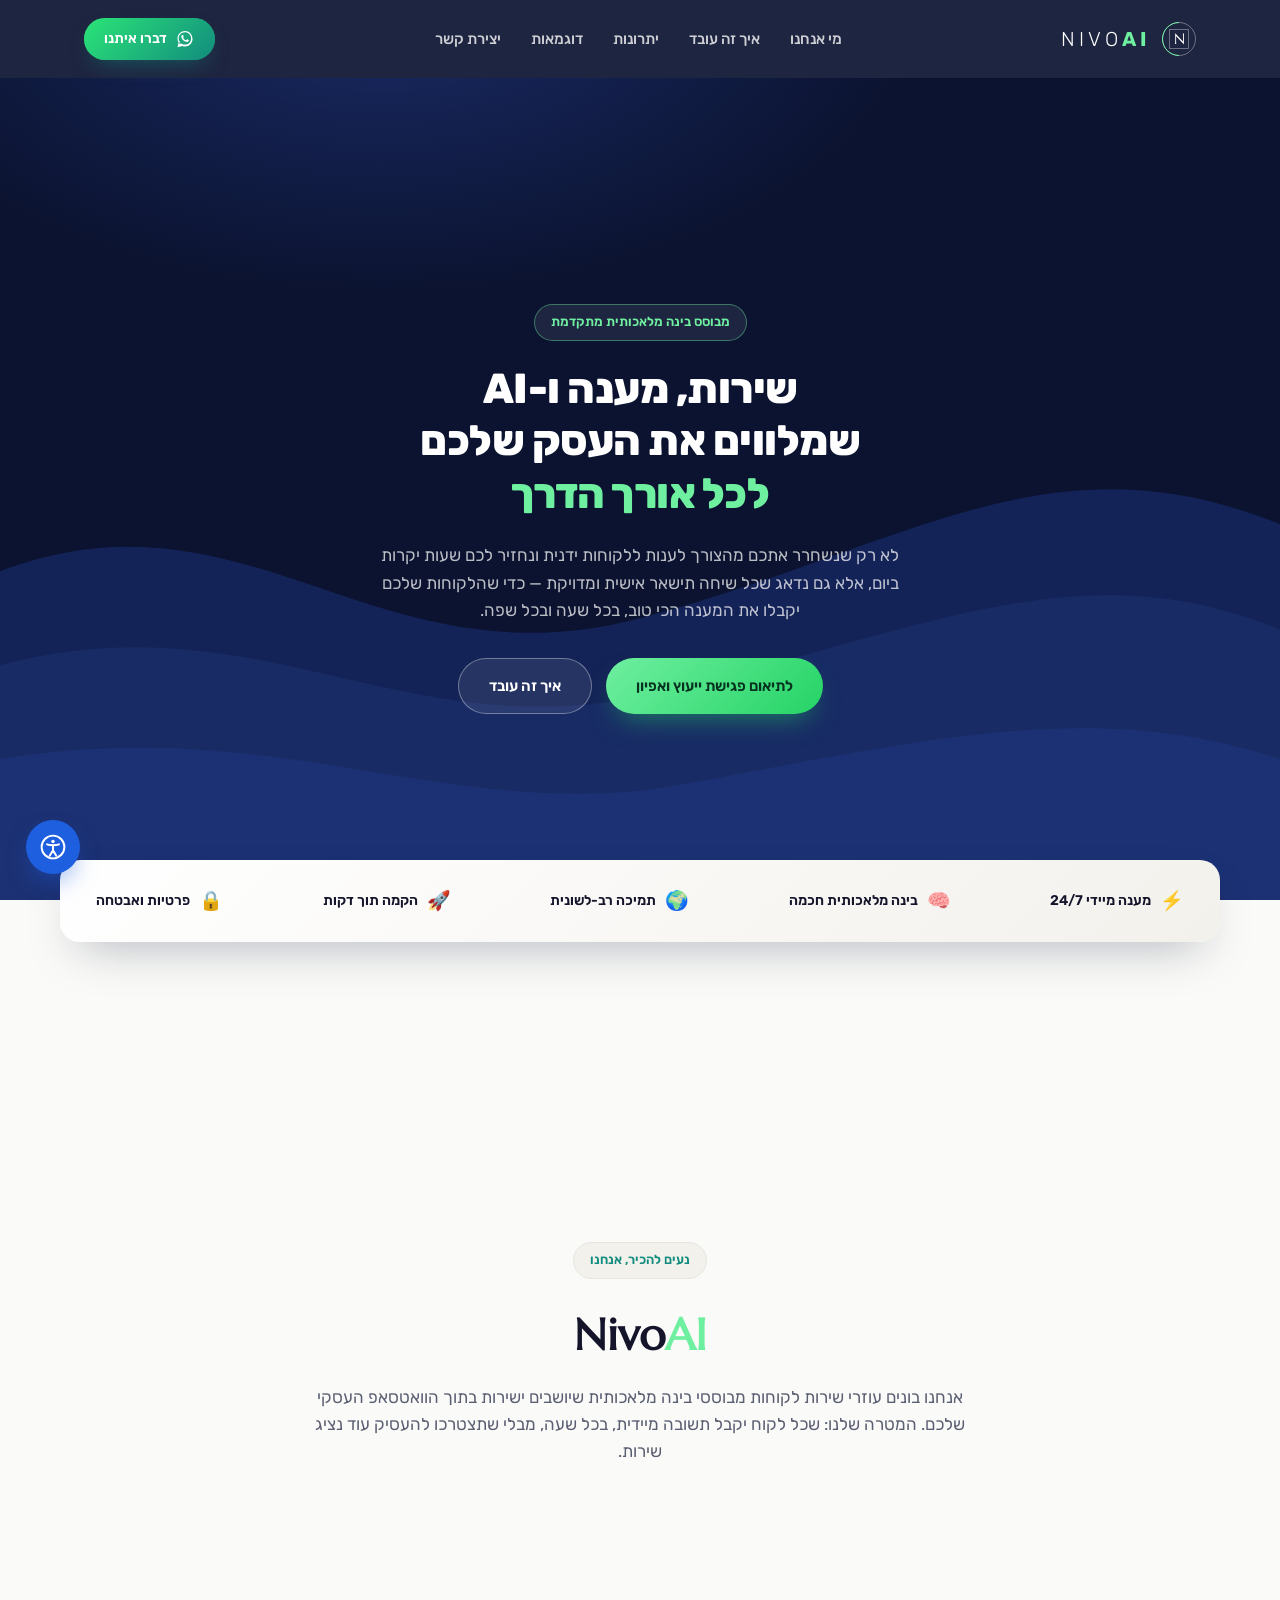
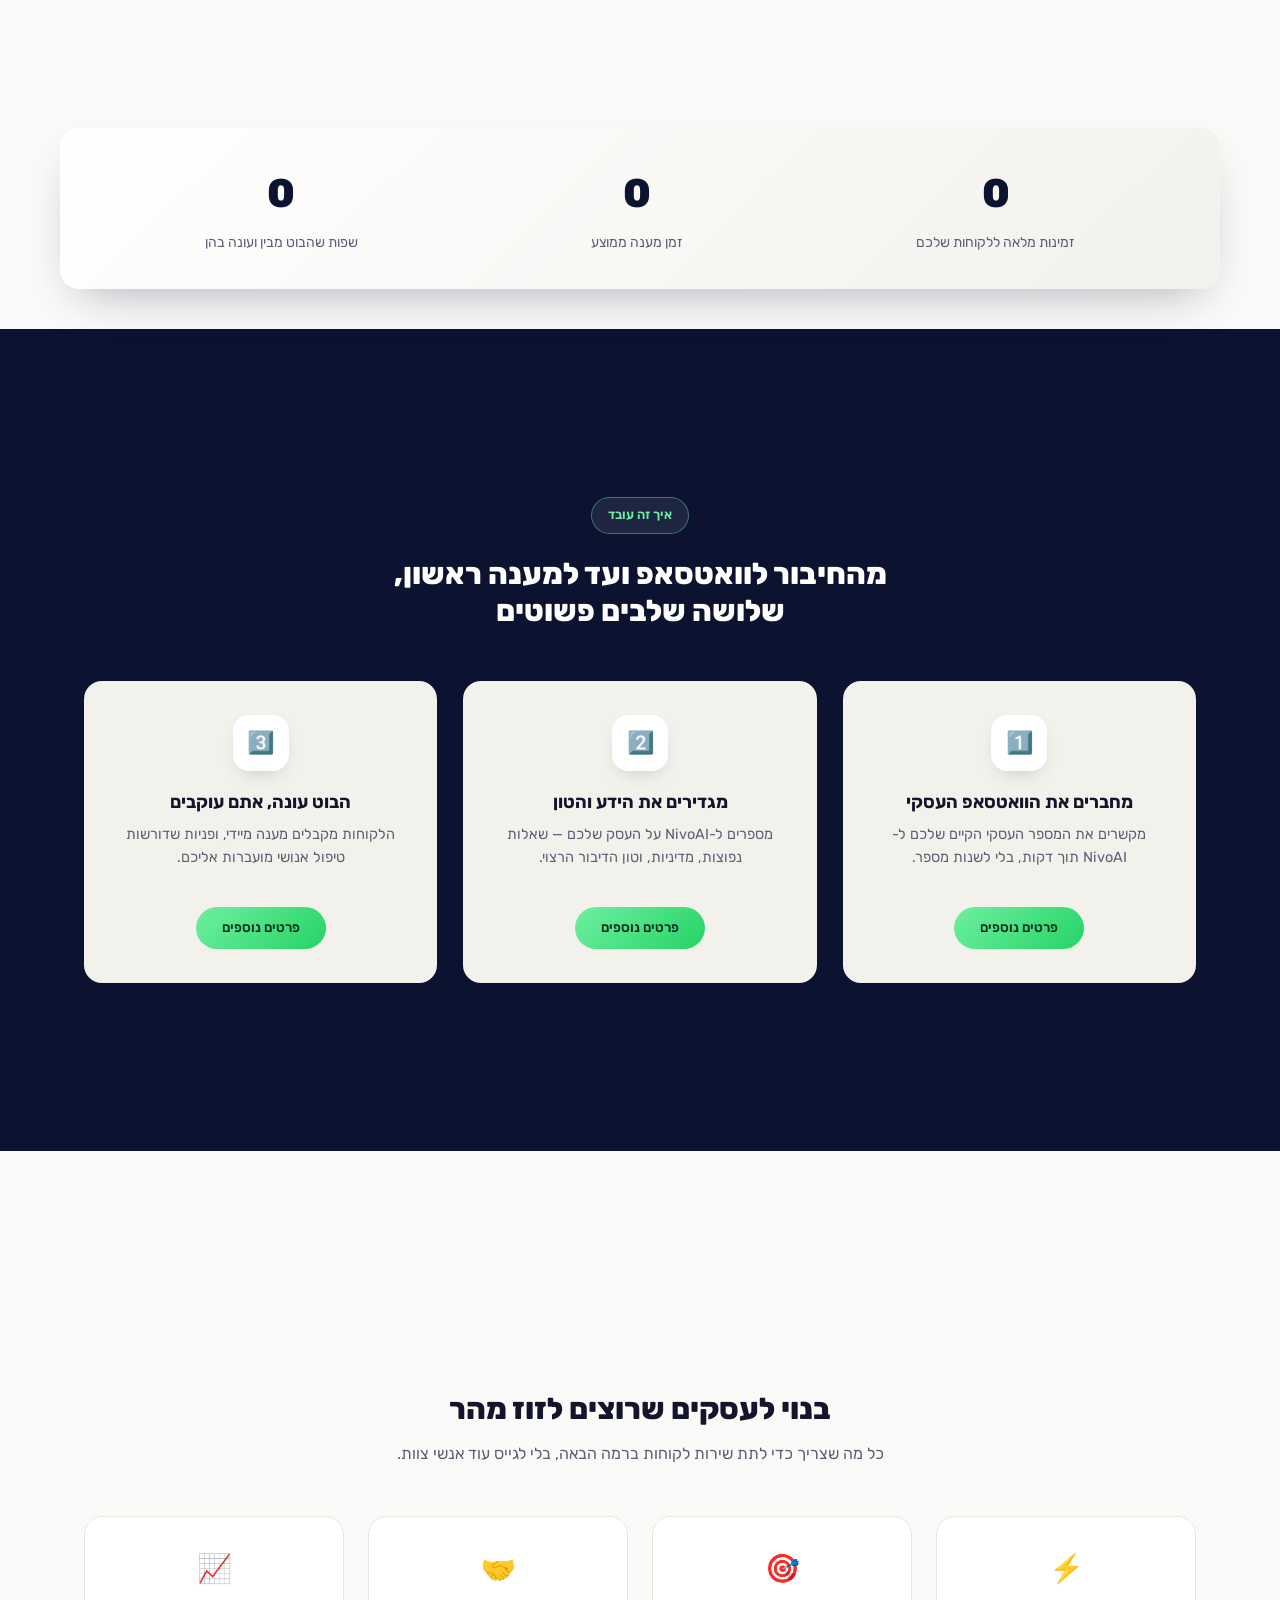
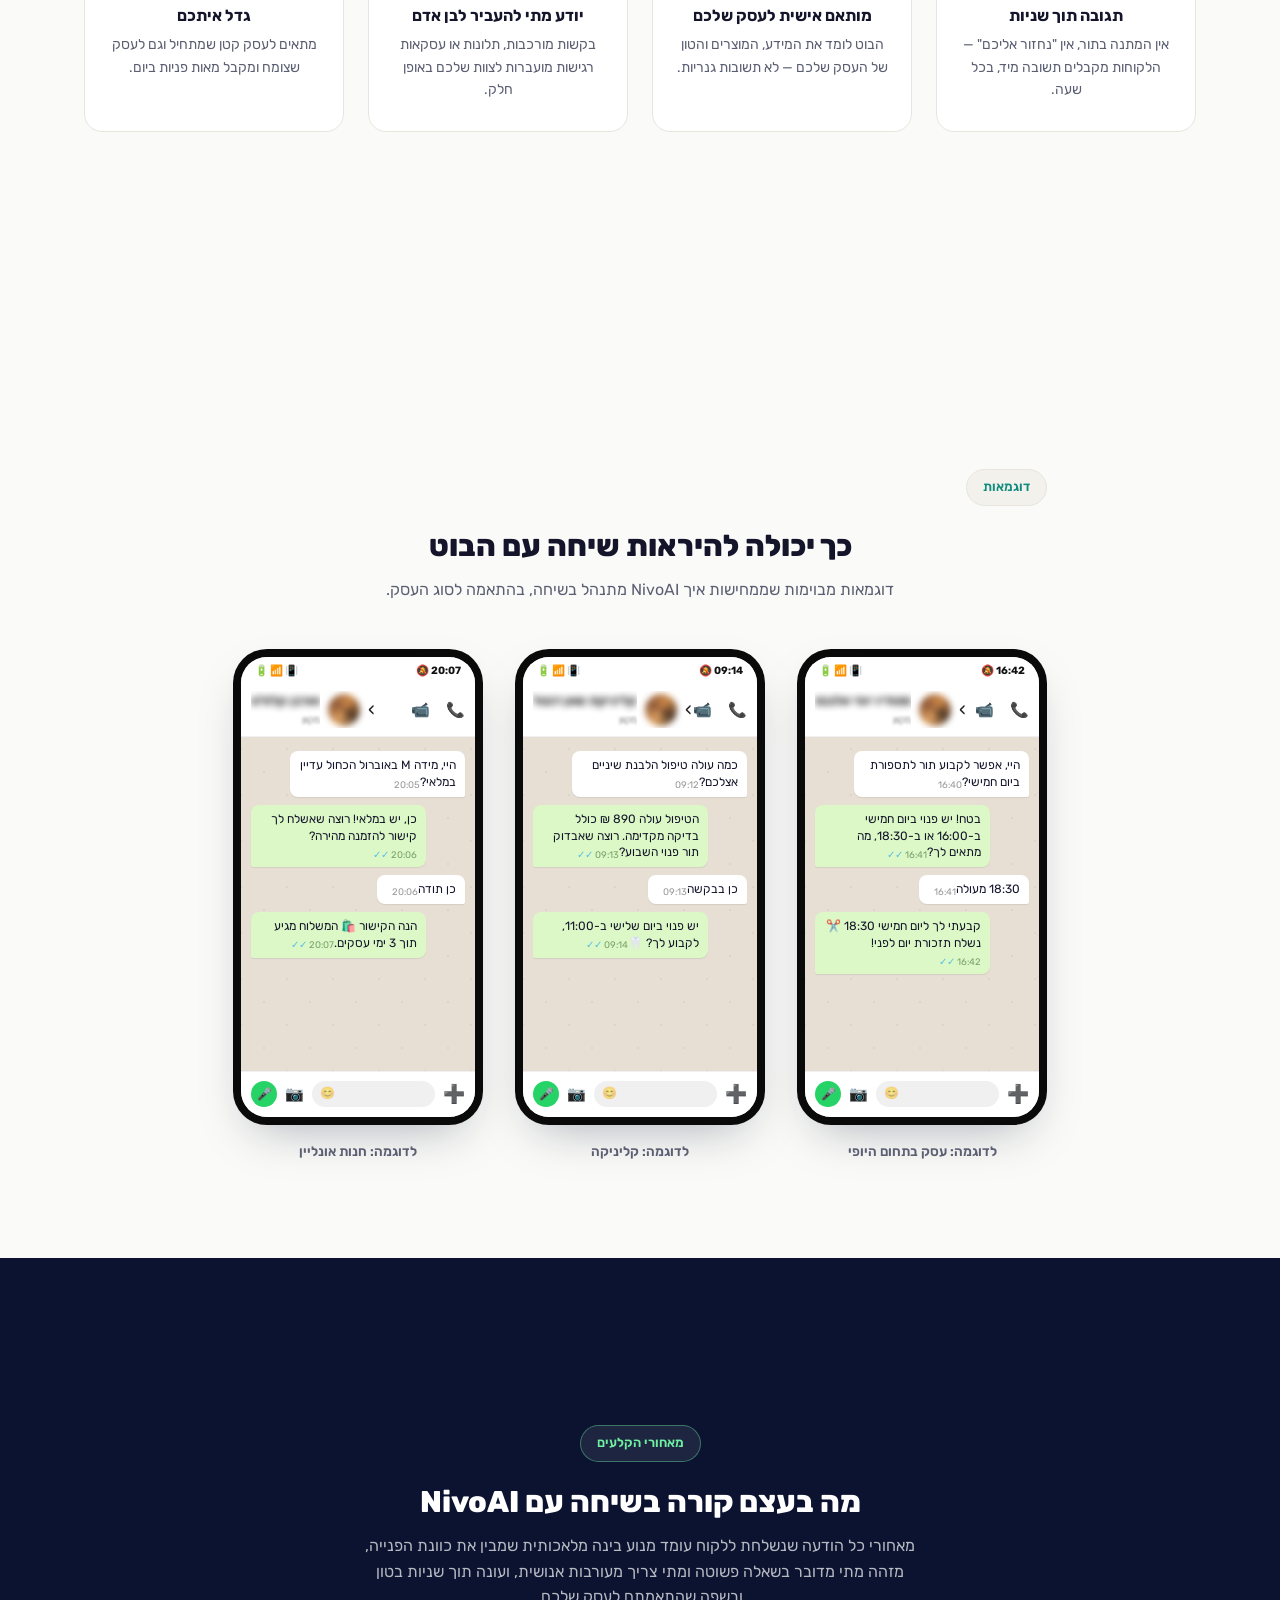
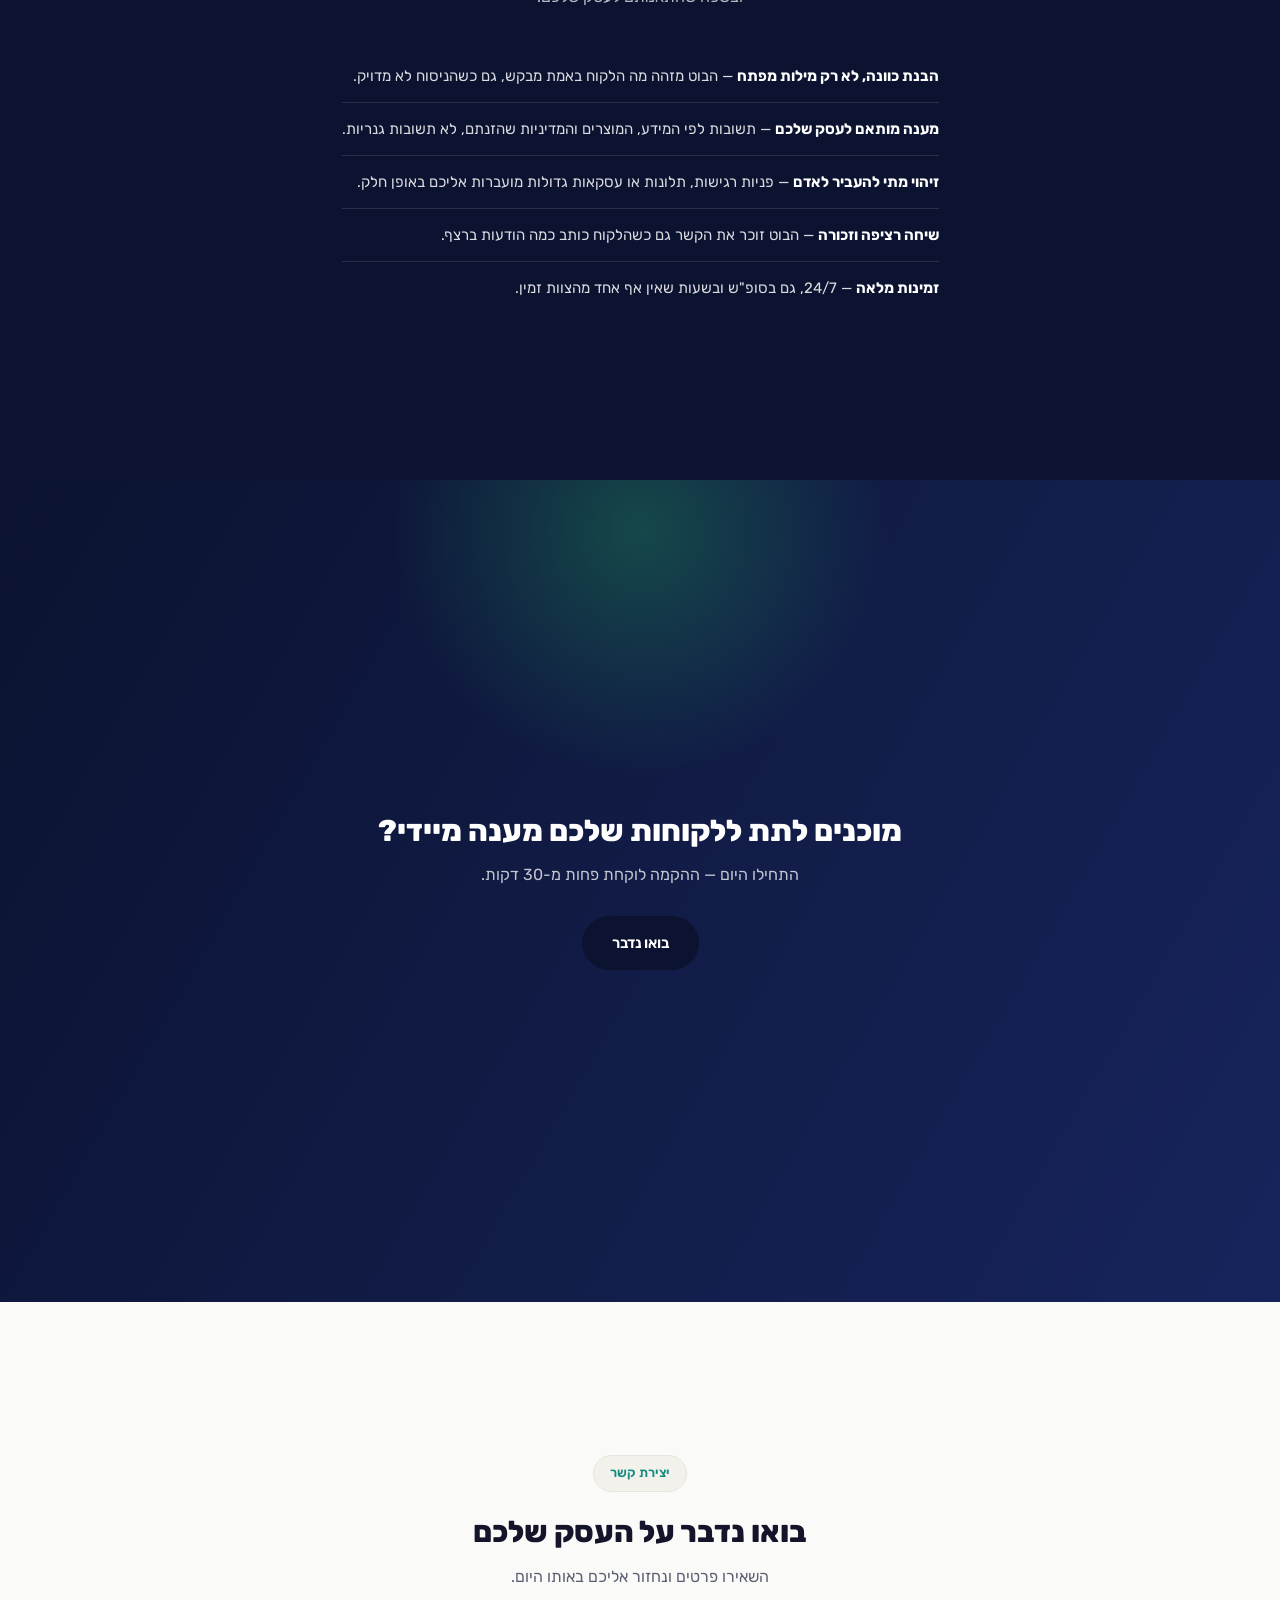
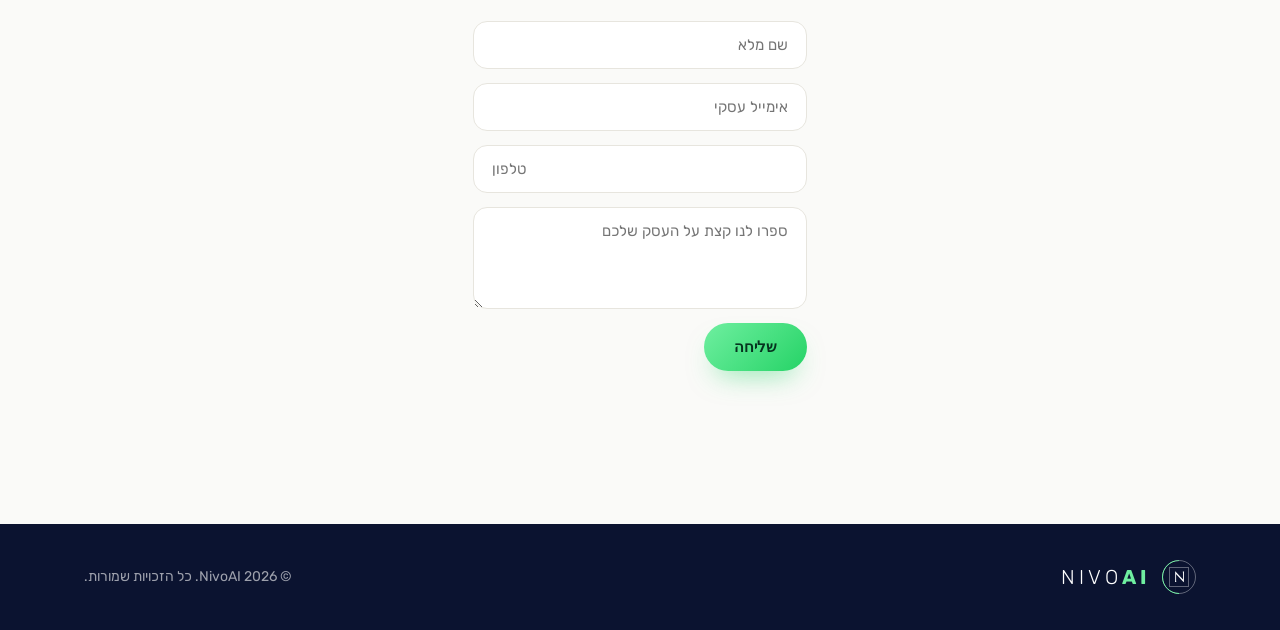
==== index.html @ ac1e8a98 "Rework chat mockups to closely match real WhatsApp UI: status bar, header layout, bubble sides, inpu" ====
<!DOCTYPE html>
<html lang="he" dir="rtl">
<head>
<meta charset="UTF-8">
<meta name="viewport" content="width=device-width, initial-scale=1.0">
<title>NivoAI — עוזר שירות לקוחות חכם לוואטסאפ</title>
<link rel="preconnect" href="https://fonts.googleapis.com">
<link rel="preconnect" href="https://fonts.gstatic.com" crossorigin>
<link href="https://fonts.googleapis.com/css2?family=Rubik:wght@400;500;600;700;800&family=Marcellus&display=swap" rel="stylesheet">
<link rel="stylesheet" href="style.css">
</head>
<body>

<header class="site-header">
  <div class="container header-inner">
    <a class="logo" href="#top">
      <span class="logo-emblem">
        <span class="circle-bg"></span>
        <span class="circle-accent"></span>
        <span class="square"></span>
        <span class="letter">N</span>
      </span>
      <span class="logo-text">NIVO<b>AI</b></span>
    </a>
    <nav class="main-nav">
      <a href="#about">מי אנחנו</a>
      <a href="#how">איך זה עובד</a>
      <a href="#features">יתרונות</a>
      <a href="#showcase">דוגמאות</a>
      <a href="#contact">יצירת קשר</a>
    </nav>
    <a class="whatsapp-header-btn" href="https://wa.me/972538805785?text=%D7%94%D7%99%2C%20%D7%90%D7%A0%D7%99%20%D7%A8%D7%95%D7%A6%D7%94%20%D7%9C%D7%A9%D7%9E%D7%95%D7%A2%20%D7%A2%D7%95%D7%93%20%D7%A2%D7%9C%20NivoAI" target="_blank" rel="noopener" aria-label="דברו איתנו בוואטסאפ">
      <svg viewBox="0 0 32 32" width="20" height="20" fill="#fff"><path d="M16.02 3C9.4 3 4 8.36 4 15.02c0 2.36.62 4.56 1.79 6.5L4 29l7.66-1.75a11.9 11.9 0 0 0 4.36.82h.01c6.62 0 12.02-5.36 12.02-12.02C28.05 8.36 22.65 3 16.02 3zm0 21.9h-.01a9.9 9.9 0 0 1-5.06-1.39l-.36-.21-3.79.86.86-3.74-.24-.38a9.85 9.85 0 0 1-1.51-5.02c0-5.47 4.45-9.92 9.93-9.92 2.65 0 5.14 1.04 7.02 2.92a9.87 9.87 0 0 1 2.9 7.01c0 5.47-4.46 9.92-9.94 9.92zm5.44-7.43c-.3-.15-1.76-.87-2.03-.97-.27-.1-.47-.15-.67.15-.2.3-.77.97-.94 1.17-.17.2-.35.22-.65.07-.3-.15-1.25-.46-2.38-1.47-.88-.78-1.47-1.75-1.65-2.05-.17-.3-.02-.46.13-.61.13-.13.3-.35.45-.52.15-.17.2-.3.3-.5.1-.2.05-.37-.02-.52-.07-.15-.67-1.62-.92-2.22-.24-.58-.49-.5-.67-.51h-.57c-.2 0-.52.07-.79.37-.27.3-1.04 1.02-1.04 2.48s1.07 2.88 1.22 3.08c.15.2 2.1 3.2 5.08 4.49.71.31 1.26.49 1.69.62.71.23 1.36.2 1.87.12.57-.08 1.76-.72 2.01-1.42.25-.7.25-1.29.17-1.42-.07-.13-.27-.2-.57-.35z"/></svg>
      <span>דברו איתנו</span>
    </a>
  </div>
</header>

<main>

  <section class="hero" id="top">
    <div class="hero-waves" aria-hidden="true">
      <svg viewBox="0 0 1440 700" preserveAspectRatio="none">
        <path class="wave wave-1" d="M0,420 C280,340 420,520 720,460 C1020,400 1180,300 1440,380 L1440,700 L0,700 Z"></path>
        <path class="wave wave-2" d="M0,500 C300,440 460,580 760,520 C1040,470 1220,400 1440,470 L1440,700 L0,700 Z"></path>
        <path class="wave wave-3" d="M0,580 C320,540 520,640 780,600 C1060,560 1240,530 1440,580 L1440,700 L0,700 Z"></path>
      </svg>
    </div>

    <div class="container hero-inner">
      <div class="hero-copy">
        <span class="eyebrow">מבוסס בינה מלאכותית מתקדמת</span>
        <h1>שירות, מענה ו-AI<br>שמלווים את העסק שלכם<br><span class="gold-text">לכל אורך הדרך</span></h1>
        <p class="hero-sub">
          לא רק שנשחרר אתכם מהצורך לענות ללקוחות ידנית ונחזיר לכם שעות יקרות ביום,
          אלא גם נדאג שכל שיחה תישאר אישית ומדויקת — כדי שהלקוחות שלכם יקבלו
          את המענה הכי טוב, בכל שעה ובכל שפה.
        </p>
        <div class="hero-actions">
          <a class="btn btn-primary" href="#contact">לתיאום פגישת ייעוץ ואפיון</a>
          <a class="btn btn-ghost" href="#how">איך זה עובד</a>
        </div>
      </div>

    </div>

  </section>

  <div class="feature-band">
    <div class="container feature-band-inner">
      <div class="feature-chip"><span class="feature-icon">⚡</span><span>מענה מיידי 24/7</span></div>
      <div class="feature-chip"><span class="feature-icon">🧠</span><span>בינה מלאכותית חכמה</span></div>
      <div class="feature-chip"><span class="feature-icon">🌍</span><span>תמיכה רב-לשונית</span></div>
      <div class="feature-chip"><span class="feature-icon">🚀</span><span>הקמה תוך דקות</span></div>
      <div class="feature-chip"><span class="feature-icon">🔒</span><span>פרטיות ואבטחה</span></div>
    </div>
  </div>

  <section class="section about" id="about">
    <div class="container about-inner">
      <span class="eyebrow eyebrow-dark">נעים להכיר, אנחנו</span>
      <h2 class="brand-title">Nivo<span class="gold-text">AI</span></h2>
      <p class="about-text">
        אנחנו בונים עוזרי שירות לקוחות מבוססי בינה מלאכותית שיושבים ישירות בתוך הוואטסאפ העסקי שלכם.
        המטרה שלנו: שכל לקוח יקבל תשובה מיידית, בכל שעה, מבלי שתצטרכו להעסיק עוד נציג שירות.
      </p>
    </div>
  </section>

  <div class="stats-band">
    <div class="container stats-band-inner">
      <div class="stat-item">
        <div class="stat-number"><span class="counter" data-target="24" data-suffix="/7">0</span></div>
        <div class="stat-label">זמינות מלאה ללקוחות שלכם</div>
      </div>
      <div class="stat-item">
        <div class="stat-number"><span class="counter" data-target="30" data-suffix=" שניות">0</span></div>
        <div class="stat-label">זמן מענה ממוצע</div>
      </div>
      <div class="stat-item">
        <div class="stat-number"><span class="counter" data-target="95" data-suffix="+">0</span></div>
        <div class="stat-label">שפות שהבוט מבין ועונה בהן</div>
      </div>
    </div>
  </div>

  <section class="section section-dark" id="how">
    <div class="container">
      <span class="eyebrow">איך זה עובד</span>
      <h2 class="section-title">מהחיבור לוואטסאפ ועד למענה ראשון,<br>שלושה שלבים פשוטים</h2>
      <div class="card-grid">
        <div class="light-card">
          <div class="card-icon">1️⃣</div>
          <h3>מחברים את הוואטסאפ העסקי</h3>
          <p>מקשרים את המספר העסקי הקיים שלכם ל-NivoAI תוך דקות, בלי לשנות מספר.</p>
          <a class="pill-btn" href="#contact">פרטים נוספים</a>
        </div>
        <div class="light-card">
          <div class="card-icon">2️⃣</div>
          <h3>מגדירים את הידע והטון</h3>
          <p>מספרים ל-NivoAI על העסק שלכם — שאלות נפוצות, מדיניות, וטון הדיבור הרצוי.</p>
          <a class="pill-btn" href="#contact">פרטים נוספים</a>
        </div>
        <div class="light-card">
          <div class="card-icon">3️⃣</div>
          <h3>הבוט עונה, אתם עוקבים</h3>
          <p>הלקוחות מקבלים מענה מיידי, ופניות שדורשות טיפול אנושי מועברות אליכם.</p>
          <a class="pill-btn" href="#contact">פרטים נוספים</a>
        </div>
      </div>
    </div>
  </section>

  <section class="section" id="features">
    <div class="container">
      <h2 class="section-title section-title-dark">בנוי לעסקים שרוצים לזוז מהר</h2>
      <p class="section-sub">כל מה שצריך כדי לתת שירות לקוחות ברמה הבאה, בלי לגייס עוד אנשי צוות.</p>
      <div class="benefits-grid">
        <div class="benefit-card">
          <span class="benefit-icon">⚡</span>
          <h3>תגובה תוך שניות</h3>
          <p>אין המתנה בתור, אין "נחזור אליכם" — הלקוחות מקבלים תשובה מיד, בכל שעה.</p>
        </div>
        <div class="benefit-card">
          <span class="benefit-icon">🎯</span>
          <h3>מותאם אישית לעסק שלכם</h3>
          <p>הבוט לומד את המידע, המוצרים והטון של העסק שלכם — לא תשובות גנריות.</p>
        </div>
        <div class="benefit-card">
          <span class="benefit-icon">🤝</span>
          <h3>יודע מתי להעביר לבן אדם</h3>
          <p>בקשות מורכבות, תלונות או עסקאות רגישות מועברות לצוות שלכם באופן חלק.</p>
        </div>
        <div class="benefit-card">
          <span class="benefit-icon">📈</span>
          <h3>גדל איתכם</h3>
          <p>מתאים לעסק קטן שמתחיל וגם לעסק שצומח ומקבל מאות פניות ביום.</p>
        </div>
      </div>
    </div>
  </section>

  <section class="section" id="showcase">
    <div class="container">
      <span class="eyebrow eyebrow-dark">דוגמאות</span>
      <h2 class="section-title section-title-dark">כך יכולה להיראות שיחה עם הבוט</h2>
      <p class="section-sub">דוגמאות מבוימות שממחישות איך NivoAI מתנהל בשיחה, בהתאמה לסוג העסק.</p>
      <div class="showcase-grid">
        <div class="phone-card">
          <div class="phone-mockup">
            <div class="phone-screen">
              <div class="phone-status-bar"><span class="psb-left">🔋 📶 📳</span><span class="psb-right">🔕 16:42</span></div>
              <div class="phone-header">
                <div class="phone-header-icons"><span>📞</span><span>📹</span></div>
                <div class="phone-header-right">
                  <span class="phone-back">›</span>
                  <span class="phone-avatar"></span>
                  <div class="phone-header-text">
                    <span class="phone-name-blur">סטודיו יופי אלגנס</span>
                    <span class="phone-status-text">מקוון</span>
                  </div>
                </div>
              </div>
              <div class="phone-body">
                <div class="msg msg-in">היי, אפשר לקבוע תור לתספורת ביום חמישי?<span class="msg-time">16:40</span></div>
                <div class="msg msg-out">בטח! יש פנוי ביום חמישי ב-16:00 או ב-18:30, מה מתאים לך?<span class="msg-time">16:41</span></div>
                <div class="msg msg-in">18:30 מעולה<span class="msg-time">16:41</span></div>
                <div class="msg msg-out">קבעתי לך ליום חמישי 18:30 ✂️ נשלח תזכורת יום לפני!<span class="msg-time">16:42</span></div>
              </div>
              <div class="phone-input-bar">
                <span class="pib-plus">➕</span>
                <span class="pib-field"></span>
                <span class="pib-camera">📷</span>
                <span class="pib-mic">🎤</span>
              </div>
            </div>
          </div>
          <p class="phone-caption">לדוגמה: עסק בתחום היופי</p>
        </div>

        <div class="phone-card">
          <div class="phone-mockup">
            <div class="phone-screen">
              <div class="phone-status-bar"><span class="psb-left">🔋 📶 📳</span><span class="psb-right">🔕 09:14</span></div>
              <div class="phone-header">
                <div class="phone-header-icons"><span>📞</span><span>📹</span></div>
                <div class="phone-header-right">
                  <span class="phone-back">›</span>
                  <span class="phone-avatar"></span>
                  <div class="phone-header-text">
                    <span class="phone-name-blur">קליניקת שאן דנטל</span>
                    <span class="phone-status-text">מקוון</span>
                  </div>
                </div>
              </div>
              <div class="phone-body">
                <div class="msg msg-in">כמה עולה טיפול הלבנת שיניים אצלכם?<span class="msg-time">09:12</span></div>
                <div class="msg msg-out">הטיפול עולה 890 ₪ כולל בדיקה מקדימה. רוצה שאבדוק תור פנוי השבוע?<span class="msg-time">09:13</span></div>
                <div class="msg msg-in">כן בבקשה<span class="msg-time">09:13</span></div>
                <div class="msg msg-out">יש פנוי ביום שלישי ב-11:00, לקבוע לך? 🦷<span class="msg-time">09:14</span></div>
              </div>
              <div class="phone-input-bar">
                <span class="pib-plus">➕</span>
                <span class="pib-field"></span>
                <span class="pib-camera">📷</span>
                <span class="pib-mic">🎤</span>
              </div>
            </div>
          </div>
          <p class="phone-caption">לדוגמה: קליניקה</p>
        </div>

        <div class="phone-card">
          <div class="phone-mockup">
            <div class="phone-screen">
              <div class="phone-status-bar"><span class="psb-left">🔋 📶 📳</span><span class="psb-right">🔕 20:07</span></div>
              <div class="phone-header">
                <div class="phone-header-icons"><span>📞</span><span>📹</span></div>
                <div class="phone-header-right">
                  <span class="phone-back">›</span>
                  <span class="phone-avatar"></span>
                  <div class="phone-header-text">
                    <span class="phone-name-blur">אורבן קלוז'ט</span>
                    <span class="phone-status-text">מקוון</span>
                  </div>
                </div>
              </div>
              <div class="phone-body">
                <div class="msg msg-in">היי, מידה M באוברול הכחול עדיין במלאי?<span class="msg-time">20:05</span></div>
                <div class="msg msg-out">כן, יש במלאי! רוצה שאשלח לך קישור להזמנה מהירה?<span class="msg-time">20:06</span></div>
                <div class="msg msg-in">כן תודה<span class="msg-time">20:06</span></div>
                <div class="msg msg-out">הנה הקישור 🛍️ המשלוח מגיע תוך 3 ימי עסקים.<span class="msg-time">20:07</span></div>
              </div>
              <div class="phone-input-bar">
                <span class="pib-plus">➕</span>
                <span class="pib-field"></span>
                <span class="pib-camera">📷</span>
                <span class="pib-mic">🎤</span>
              </div>
            </div>
          </div>
          <p class="phone-caption">לדוגמה: חנות אונליין</p>
        </div>
      </div>
    </div>
  </section>

  <section class="section section-dark" id="how-it-helps">
    <div class="container">
      <span class="eyebrow">מאחורי הקלעים</span>
      <h2 class="section-title">מה בעצם קורה בשיחה עם NivoAI</h2>
      <p class="section-sub">
        מאחורי כל הודעה שנשלחת ללקוח עומד מנוע בינה מלאכותית שמבין את כוונת הפנייה,
        מזהה מתי מדובר בשאלה פשוטה ומתי צריך מעורבות אנושית, ועונה תוך שניות
        בטון ובשפה שהתאמתם לעסק שלכם.
      </p>
      <ul class="info-list">
        <li><strong>הבנת כוונה, לא רק מילות מפתח</strong> — הבוט מזהה מה הלקוח באמת מבקש, גם כשהניסוח לא מדויק.</li>
        <li><strong>מענה מותאם לעסק שלכם</strong> — תשובות לפי המידע, המוצרים והמדיניות שהזנתם, לא תשובות גנריות.</li>
        <li><strong>זיהוי מתי להעביר לאדם</strong> — פניות רגישות, תלונות או עסקאות גדולות מועברות אליכם באופן חלק.</li>
        <li><strong>שיחה רציפה וזכורה</strong> — הבוט זוכר את הקשר גם כשהלקוח כותב כמה הודעות ברצף.</li>
        <li><strong>זמינות מלאה</strong> — 24/7, גם בסופ"ש ובשעות שאין אף אחד מהצוות זמין.</li>
      </ul>
    </div>
  </section>

  <section class="cta-band" id="pricing">
    <div class="container cta-band-inner">
      <h2>מוכנים לתת ללקוחות שלכם מענה מיידי?</h2>
      <p>התחילו היום — ההקמה לוקחת פחות מ-30 דקות.</p>
      <a class="btn btn-dark" href="#contact">בואו נדבר</a>
    </div>
  </section>

  <section class="section" id="contact">
    <div class="container contact-inner">
      <span class="eyebrow eyebrow-dark">יצירת קשר</span>
      <h2 class="section-title section-title-dark">בואו נדבר על העסק שלכם</h2>
      <p class="section-sub">השאירו פרטים ונחזור אליכם באותו היום.</p>
      <form class="contact-form" id="contactForm">
        <input type="text" name="name" placeholder="שם מלא" required>
        <input type="email" name="email" placeholder="אימייל עסקי" required>
        <input type="tel" name="phone" placeholder="טלפון" required>
        <textarea name="message" placeholder="ספרו לנו קצת על העסק שלכם" rows="4"></textarea>
        <button type="submit" class="btn btn-primary">שליחה</button>
      </form>
    </div>
  </section>

  <div class="contact-modal-overlay" id="contactModalOverlay">
    <div class="contact-modal" role="dialog" aria-modal="true" aria-labelledby="contactModalTitle">
      <span class="contact-modal-icon">✓</span>
      <h3 id="contactModalTitle">הפרטים התקבלו!</h3>
      <p>תודה שפניתם אלינו — נציג יחזור אליכם בהקדם.</p>
      <button type="button" class="btn btn-primary" id="contactModalClose">סגירה</button>
    </div>
  </div>

</main>

<footer class="site-footer">
  <div class="container footer-inner">
    <div class="logo">
      <span class="logo-emblem">
        <span class="circle-bg"></span>
        <span class="circle-accent"></span>
        <span class="square"></span>
        <span class="letter">N</span>
      </span>
      <span class="logo-text">NIVO<b>AI</b></span>
    </div>
    <p>© 2026 NivoAI. כל הזכויות שמורות.</p>
  </div>
</footer>

<div class="a11y-widget">
  <button class="a11y-toggle" id="a11yToggle" aria-label="תפריט נגישות" aria-expanded="false">
    <svg viewBox="0 0 24 24" width="26" height="26" fill="none" stroke="#fff" stroke-width="1.8">
      <circle cx="12" cy="12" r="10.5"></circle>
      <circle cx="12" cy="7" r="1.6" fill="#fff" stroke="none"></circle>
      <path d="M6.5 9.5 C9 10.6 15 10.6 17.5 9.5" stroke-linecap="round"></path>
      <path d="M12 10.5 V15 M12 15 L9 20 M12 15 L15 20" stroke-linecap="round" stroke-linejoin="round"></path>
    </svg>
  </button>

  <div class="a11y-panel" id="a11yPanel" role="menu" aria-hidden="true">
    <h4>נגישות</h4>
    <button data-a11y="text-up">הגדלת טקסט <span>A+</span></button>
    <button data-a11y="text-down">הקטנת טקסט <span>A-</span></button>
    <button data-a11y="contrast">ניגודיות גבוהה</button>
    <button data-a11y="underline">הדגשת קישורים</button>
    <button data-a11y="stop-motion">עצירת אנימציות</button>
    <button data-a11y="reset" class="a11y-reset">איפוס הגדרות</button>
  </div>
</div>

<script>
(function () {
  var root = document.documentElement;
  var toggle = document.getElementById('a11yToggle');
  var panel = document.getElementById('a11yPanel');
  var STORAGE_KEY = 'nivoai-a11y';
  var textScale = 0;

  function apply(state) {
    textScale = state.textScale || 0;
    root.style.fontSize = (100 + textScale * 10) + '%';
    root.classList.toggle('a11y-contrast', !!state.contrast);
    root.classList.toggle('a11y-underline', !!state.underline);
    root.classList.toggle('a11y-stop-motion', !!state.stopMotion);
  }

  function save(state) {
    localStorage.setItem(STORAGE_KEY, JSON.stringify(state));
  }

  function load() {
    try {
      return JSON.parse(localStorage.getItem(STORAGE_KEY)) || {};
    } catch (e) {
      return {};
    }
  }

  var state = load();
  apply(state);

  toggle.addEventListener('click', function () {
    var isOpen = panel.classList.toggle('open');
    toggle.setAttribute('aria-expanded', String(isOpen));
    panel.setAttribute('aria-hidden', String(!isOpen));
  });

  document.addEventListener('click', function (e) {
    if (!e.target.closest('.a11y-widget')) {
      panel.classList.remove('open');
      toggle.setAttribute('aria-expanded', 'false');
      panel.setAttribute('aria-hidden', 'true');
    }
  });

  panel.querySelectorAll('button[data-a11y]').forEach(function (btn) {
    btn.addEventListener('click', function () {
      var action = btn.dataset.a11y;
      var current = load();
      if (action === 'text-up') current.textScale = Math.min((current.textScale || 0) + 1, 4);
      else if (action === 'text-down') current.textScale = Math.max((current.textScale || 0) - 1, -2);
      else if (action === 'contrast') current.contrast = !current.contrast;
      else if (action === 'underline') current.underline = !current.underline;
      else if (action === 'stop-motion') current.stopMotion = !current.stopMotion;
      else if (action === 'reset') current = {};
      save(current);
      apply(current);
    });
  });
})();
</script>

<script>
(function () {
  var CONTACT_ENDPOINT = 'https://whatsapp-claude-bot-5pcp.onrender.com/contact';
  var form = document.getElementById('contactForm');
  var overlay = document.getElementById('contactModalOverlay');
  var closeBtn = document.getElementById('contactModalClose');
  if (!form) return;

  function openModal() {
    overlay.classList.add('open');
  }

  function closeModal() {
    overlay.classList.remove('open');
  }

  closeBtn.addEventListener('click', closeModal);
  overlay.addEventListener('click', function (e) {
    if (e.target === overlay) closeModal();
  });

  form.addEventListener('submit', function (e) {
    e.preventDefault();
    var submitBtn = form.querySelector('button[type="submit"]');
    var data = {
      name: form.name.value,
      email: form.email.value,
      phone: form.phone.value,
      message: form.message.value,
    };

    submitBtn.disabled = true;

    fetch(CONTACT_ENDPOINT, {
      method: 'POST',
      headers: { 'Content-Type': 'application/json' },
      body: JSON.stringify(data),
    })
      .then(function (res) {
        if (!res.ok) throw new Error('Request failed');
        form.reset();
        openModal();
      })
      .catch(function () {
        alert('משהו השתבש בשליחה, נסו שוב או צרו קשר ישירות בוואטסאפ.');
      })
      .finally(function () {
        submitBtn.disabled = false;
      });
  });
})();
</script>

<script>
(function () {
  var counters = document.querySelectorAll('.counter');
  if (!counters.length) return;

  function animateCounter(el) {
    var target = parseFloat(el.dataset.target, 10);
    var prefix = el.dataset.prefix || '';
    var suffix = el.dataset.suffix || '';
    var duration = 1400;
    var start = null;

    function step(timestamp) {
      if (!start) start = timestamp;
      var progress = Math.min((timestamp - start) / duration, 1);
      var eased = 1 - Math.pow(1 - progress, 3); // ease-out cubic
      var value = Math.round(eased * target);
      el.textContent = prefix + value.toLocaleString('he-IL') + suffix;
      if (progress < 1) requestAnimationFrame(step);
    }
    requestAnimationFrame(step);
  }

  var observer = new IntersectionObserver(function (entries) {
    entries.forEach(function (entry) {
      if (entry.isIntersecting) {
        animateCounter(entry.target);
        observer.unobserve(entry.target);
      }
    });
  }, { threshold: 0.4 });

  counters.forEach(function (el) { observer.observe(el); });
})();
</script>

</body>
</html>
---- style.css ----
:root {
  --navy: #0B1330;
  --navy-2: #101B45;
  --navy-3: #17245C;
  --ink: #14152B;
  --ink-soft: #5B5F72;
  --gold: #25D366;
  --gold-light: #6FEFA0;
  --gold-dark: #128C7E;
  --bg: #FAFAF8;
  --bg-alt: #F3F1EC;
  --line: #E7E5DE;
  --radius: 18px;
  --shadow: 0 20px 50px -20px rgba(11, 19, 48, 0.35);
  --container: 1160px;
}

* { box-sizing: border-box; }
html { scroll-snap-type: y proximity; }

body {
  margin: 0;
  font-family: 'Rubik', 'Segoe UI', Tahoma, sans-serif;
  background: var(--bg);
  color: var(--ink);
  line-height: 1.6;
  -webkit-font-smoothing: antialiased;
}

.container {
  max-width: var(--container);
  margin: 0 auto;
  padding: 0 24px;
  position: relative;
  z-index: 2;
}

a { text-decoration: none; color: inherit; }
h1, h2, h3 { margin: 0; line-height: 1.25; }
p { margin: 0; }

.gold-text { color: var(--gold-light); }

/* ---------- Buttons ---------- */
.btn {
  display: inline-flex;
  align-items: center;
  justify-content: center;
  padding: 15px 30px;
  border-radius: 999px;
  font-weight: 600;
  font-size: 15px;
  border: none;
  cursor: pointer;
  transition: transform 0.15s ease, box-shadow 0.15s ease, background 0.15s ease;
  white-space: nowrap;
}
.btn:hover { transform: translateY(-1px); }

.btn-primary {
  background: linear-gradient(135deg, var(--gold-light), var(--gold));
  color: #06331F;
  box-shadow: 0 14px 28px -12px rgba(37, 211, 102, 0.55);
}
.btn-primary:hover { background: linear-gradient(135deg, var(--gold), var(--gold-dark)); }

.btn-ghost {
  background: rgba(255,255,255,0.08);
  color: #fff;
  border: 1px solid rgba(255,255,255,0.35);
}
.btn-ghost:hover { background: rgba(255,255,255,0.16); }

.btn-dark {
  background: var(--navy);
  color: #fff;
}

.btn-small { padding: 11px 24px; font-size: 14px; }

/* ---------- Header ---------- */
.site-header {
  position: sticky;
  top: 0;
  z-index: 50;
  background: rgba(11, 19, 48, 0.92);
  backdrop-filter: blur(10px);
}

.header-inner {
  display: flex;
  align-items: center;
  justify-content: space-between;
  height: 78px;
}

.logo {
  display: flex;
  align-items: center;
  gap: 12px;
}

.logo-text {
  font-family: 'Rubik', sans-serif;
  font-weight: 300;
  font-size: 20px;
  letter-spacing: 4px;
  color: #fff;
  direction: ltr;
}
.logo-text b { font-weight: 700; color: var(--gold-light); }

.logo-emblem { position: relative; width: 34px; height: 34px; flex-shrink: 0; }
.logo-emblem .circle-bg {
  position: absolute; inset: 0;
  border-radius: 50%;
  border: 1.5px solid rgba(255,255,255,0.35);
}
.logo-emblem .circle-accent {
  position: absolute; inset: 0;
  border-radius: 50%;
  border: 1.5px solid var(--gold-light);
  clip-path: inset(0 50% 0 0);
}
.logo-emblem .square {
  position: absolute; inset: 7px;
  border: 1.5px solid rgba(255,255,255,0.35);
}
.logo-emblem .letter {
  position: absolute; inset: 0;
  display: flex; align-items: center; justify-content: center;
  font-family: 'Marcellus', serif;
  font-size: 15px;
  color: #fff;
}

.main-nav {
  display: flex;
  gap: 30px;
  font-weight: 500;
  font-size: 15px;
  color: rgba(255,255,255,0.78);
}
.main-nav a:hover { color: #fff; }

/* ---------- Hero ---------- */
.hero {
  position: relative;
  background: radial-gradient(ellipse 900px 500px at 30% -10%, #1A2B66 0%, transparent 60%), var(--navy);
  overflow: hidden;
  padding-top: 30px;
  min-height: calc(100svh - 78px);
  display: flex;
  flex-direction: column;
  justify-content: center;
  scroll-snap-align: start;
  scroll-margin-top: 78px;
}

.hero-waves {
  position: absolute;
  inset: 0;
  z-index: 1;
  opacity: 0.9;
}
.hero-waves svg { width: 100%; height: 100%; display: block; }
.wave-1 { fill: #16255C; }
.wave-2 { fill: #1C3170; opacity: 0.8; }
.wave-3 { fill: #223B85; opacity: 0.6; }

.hero-inner {
  max-width: 720px;
  margin: 0 auto;
  text-align: center;
  padding: 70px 0 60px;
}

.eyebrow {
  display: inline-block;
  padding: 7px 16px;
  border-radius: 999px;
  background: rgba(255,255,255,0.08);
  border: 1px solid rgba(111,239,160,0.4);
  color: var(--gold-light);
  font-weight: 600;
  font-size: 13px;
  margin-bottom: 22px;
}

.eyebrow-dark {
  background: var(--bg-alt);
  border-color: var(--line);
  color: var(--gold-dark);
}

.hero h1 {
  font-size: 42px;
  font-weight: 800;
  letter-spacing: -0.5px;
  color: #fff;
}

.hero-sub {
  margin-top: 22px;
  font-size: 17px;
  color: rgba(255,255,255,0.72);
  max-width: 520px;
  margin-left: auto;
  margin-right: auto;
}

.hero-actions {
  display: flex;
  gap: 14px;
  margin-top: 34px;
  flex-wrap: wrap;
  justify-content: center;
}

/* ---------- Feature band (overlapping card) ---------- */
.feature-band {
  position: relative;
  z-index: 3;
  margin-top: -40px;
}
.feature-band-inner {
  background: linear-gradient(135deg, #fff, var(--bg-alt));
  border-radius: 20px;
  box-shadow: var(--shadow);
  padding: 26px 36px;
  display: flex;
  flex-wrap: wrap;
  justify-content: space-between;
  gap: 18px;
}
.feature-chip {
  display: flex;
  align-items: center;
  gap: 9px;
  font-size: 14px;
  font-weight: 600;
  color: var(--ink);
}
.feature-icon { font-size: 19px; }

/* ---------- Stats band ---------- */
.stats-band {
  position: relative;
  z-index: 3;
  margin-top: -36px;
  margin-bottom: 40px;
}
.stats-band-inner {
  background: linear-gradient(135deg, #fff, var(--bg-alt));
  border-radius: 20px;
  box-shadow: var(--shadow);
  padding: 34px 40px;
  display: flex;
  flex-wrap: wrap;
  justify-content: space-around;
  gap: 24px;
  text-align: center;
}
.stat-number {
  font-size: 40px;
  font-weight: 800;
  color: var(--navy);
}
.stat-label {
  margin-top: 6px;
  font-size: 14px;
  color: var(--ink-soft);
}

/* ---------- About ---------- */
.about { padding-top: 80px; text-align: center; }
.about-inner { max-width: 720px; position: relative; }

.brand-title {
  font-family: 'Marcellus', serif;
  font-size: 44px;
  margin-top: 6px;
  color: var(--ink);
}

.about-text {
  margin-top: 22px;
  font-size: 17px;
  color: var(--ink-soft);
}

/* ---------- Dark section w/ light cards ---------- */
.section {
  padding: 96px 0;
  min-height: calc(100svh - 78px);
  display: flex;
  flex-direction: column;
  justify-content: center;
  scroll-snap-align: start;
  scroll-margin-top: 78px;
}
.section-dark {
  background: var(--navy);
  color: #fff;
  text-align: center;
}
.section-dark .section-title { color: #fff; }

.section-title {
  font-size: 30px;
  font-weight: 800;
  text-align: center;
}
.section-title-dark { color: var(--ink); }

.section-sub {
  text-align: center;
  color: var(--ink-soft);
  margin-top: 12px;
  font-size: 16px;
  max-width: 560px;
  margin-left: auto;
  margin-right: auto;
}
.section-dark .section-sub { color: rgba(255,255,255,0.7); }

.card-grid {
  margin-top: 50px;
  display: grid;
  grid-template-columns: repeat(3, 1fr);
  gap: 26px;
}

.light-card {
  background: var(--bg-alt);
  border-radius: var(--radius);
  padding: 34px 28px;
  text-align: center;
}

.card-icon {
  width: 56px;
  height: 56px;
  border-radius: 16px;
  background: #fff;
  box-shadow: 0 8px 20px -10px rgba(0,0,0,0.25);
  display: flex;
  align-items: center;
  justify-content: center;
  font-size: 22px;
  margin: 0 auto 20px;
}

.light-card h3 { font-size: 18px; color: var(--ink); margin-bottom: 10px; }
.light-card p { color: var(--ink-soft); font-size: 14.5px; min-height: 66px; }

.pill-btn {
  display: inline-block;
  margin-top: 18px;
  padding: 10px 26px;
  border-radius: 999px;
  background: linear-gradient(135deg, var(--gold-light), var(--gold));
  color: #06331F;
  font-weight: 600;
  font-size: 13.5px;
}

/* Benefits grid */
.benefits-grid {
  margin-top: 50px;
  display: grid;
  grid-template-columns: repeat(4, 1fr);
  gap: 24px;
}
.benefit-card {
  background: #fff;
  border-radius: var(--radius);
  padding: 30px 22px;
  text-align: center;
  border: 1px solid var(--line);
}
.benefit-icon { font-size: 28px; display: block; margin-bottom: 14px; }
.benefit-card h3 { font-size: 16px; margin-bottom: 8px; color: var(--ink); }
.benefit-card p { font-size: 14px; color: var(--ink-soft); }

/* ---------- Showcase (example chat mockups) ---------- */
.showcase-grid {
  margin-top: 46px;
  display: flex;
  flex-wrap: wrap;
  justify-content: center;
  gap: 32px;
}

.phone-card { text-align: center; }

.phone-mockup {
  width: 250px;
  background: #0a0a0a;
  border-radius: 34px;
  padding: 8px;
  box-shadow: var(--shadow);
}

.phone-screen {
  background-color: #E7DFD3;
  background-image:
    radial-gradient(rgba(0,0,0,0.05) 1px, transparent 1.4px),
    radial-gradient(rgba(0,0,0,0.045) 1px, transparent 1.4px);
  background-size: 46px 46px, 46px 46px;
  background-position: 0 0, 23px 23px;
  border-radius: 26px;
  overflow: hidden;
  display: flex;
  flex-direction: column;
  height: 460px;
}

.phone-status-bar {
  flex-shrink: 0;
  background: #fff;
  color: #111;
  font-size: 10.5px;
  font-weight: 700;
  padding: 6px 14px 4px;
  display: flex;
  justify-content: space-between;
  align-items: center;
  font-family: 'Rubik', sans-serif;
  direction: ltr;
}
.phone-status-bar .psb-right { direction: ltr; }

.phone-header {
  background: #fff;
  color: #111;
  display: flex;
  align-items: center;
  justify-content: space-between;
  padding: 8px 10px;
  flex-shrink: 0;
  border-bottom: 1px solid rgba(0,0,0,0.06);
}

.phone-header-icons {
  display: flex;
  gap: 16px;
  font-size: 15px;
  flex-shrink: 0;
}

.phone-header-right {
  display: flex;
  align-items: center;
  gap: 8px;
  overflow: hidden;
}

.phone-back {
  font-size: 19px;
  line-height: 1;
  color: #222;
}

.phone-avatar {
  width: 32px;
  height: 32px;
  border-radius: 50%;
  background: conic-gradient(from 210deg, #d9a066, #8a5a3b, #c98a4f, #4a3527, #d9a066);
  filter: blur(3px) saturate(1.1);
  flex-shrink: 0;
}

.phone-header-text { overflow: hidden; text-align: right; }

.phone-name-blur {
  display: block;
  color: #111;
  font-size: 13px;
  font-weight: 700;
  white-space: nowrap;
  filter: blur(3.5px);
  opacity: 0.95;
}

.phone-status-text {
  display: block;
  color: rgba(0,0,0,0.45);
  font-size: 10px;
  white-space: nowrap;
  filter: blur(1.5px);
}

.phone-body {
  flex: 1;
  padding: 14px 10px;
  display: flex;
  flex-direction: column;
  align-items: flex-start;
  gap: 8px;
  overflow: hidden;
}

.msg {
  max-width: 82%;
  padding: 6px 9px;
  border-radius: 8px;
  font-size: 12px;
  line-height: 1.4;
  text-align: right;
  box-shadow: 0 1px 1px rgba(0,0,0,0.08);
}

.msg-time {
  display: inline-block;
  font-size: 9.5px;
  color: rgba(0,0,0,0.4);
  direction: ltr;
  margin-inline-start: 6px;
  vertical-align: bottom;
}
.msg-out .msg-time { color: rgba(0,60,0,0.45); }
.msg-out .msg-time::before { content: '✓✓ '; color: #53bdeb; }

.msg-in {
  margin-inline-end: auto;
  background: #fff;
  border-bottom-right-radius: 2px;
}

.msg-out {
  margin-inline-start: auto;
  background: #DCF8C6;
  border-bottom-left-radius: 2px;
}

.phone-input-bar {
  flex-shrink: 0;
  background: #fff;
  border-top: 1px solid rgba(0,0,0,0.06);
  display: flex;
  align-items: center;
  gap: 8px;
  padding: 8px 10px;
}
.pib-plus { font-size: 18px; color: #555; flex-shrink: 0; }
.pib-field {
  flex: 1;
  height: 26px;
  background: #F0F0F0;
  border-radius: 14px;
  position: relative;
}
.pib-field::after {
  content: '😊';
  position: absolute;
  left: 8px;
  top: 50%;
  transform: translateY(-50%);
  font-size: 12px;
  opacity: 0.6;
}
.pib-camera { font-size: 15px; color: #555; flex-shrink: 0; }
.pib-mic {
  width: 26px;
  height: 26px;
  border-radius: 50%;
  background: #25D366;
  color: #fff;
  display: flex;
  align-items: center;
  justify-content: center;
  font-size: 12px;
  flex-shrink: 0;
}

.phone-caption {
  margin-top: 16px;
  font-size: 13.5px;
  font-weight: 600;
  color: var(--ink-soft);
}
.section-dark .phone-caption { color: rgba(255,255,255,0.75); }

/* ---------- Info list (bold lead-in bullets) ---------- */
.info-list {
  max-width: 720px;
  margin: 40px auto 0;
  padding: 0;
  list-style: none;
  text-align: right;
}
.info-list li {
  padding: 14px 0;
  border-bottom: 1px solid rgba(255,255,255,0.12);
  font-size: 15px;
  line-height: 1.6;
  color: rgba(255,255,255,0.85);
}
.info-list li:last-child { border-bottom: none; }
.info-list strong { color: #fff; }
.section:not(.section-dark) .info-list li { border-bottom-color: var(--line); color: var(--ink-soft); }
.section:not(.section-dark) .info-list strong { color: var(--ink); }

/* CTA band */
.cta-band {
  background: linear-gradient(120deg, var(--navy), var(--navy-3));
  color: #fff;
  padding: 72px 0;
  text-align: center;
  position: relative;
  overflow: hidden;
  min-height: calc(100svh - 78px);
  display: flex;
  flex-direction: column;
  justify-content: center;
  scroll-snap-align: start;
  scroll-margin-top: 78px;
}
.cta-band::before {
  content: '';
  position: absolute;
  width: 500px;
  height: 500px;
  border-radius: 50%;
  background: radial-gradient(circle, rgba(37,211,102,0.25), transparent 70%);
  top: -200px;
  left: 50%;
  transform: translateX(-50%);
}
.cta-band-inner { position: relative; z-index: 2; }
.cta-band-inner h2 { font-size: 30px; font-weight: 800; }
.cta-band-inner p { margin-top: 12px; font-size: 16px; opacity: 0.75; }
.cta-band-inner .btn { margin-top: 28px; }

/* Contact */
.contact-inner { max-width: 560px; text-align: center; }
.contact-form {
  margin-top: 32px;
  display: flex;
  flex-direction: column;
  gap: 14px;
  text-align: right;
}
.contact-form input,
.contact-form textarea {
  padding: 14px 18px;
  border-radius: 14px;
  border: 1px solid var(--line);
  font-family: inherit;
  font-size: 15px;
  background: #fff;
  resize: vertical;
}
.contact-form input:focus,
.contact-form textarea:focus { outline: 2px solid var(--gold); }
.contact-form .btn { align-self: flex-start; }

/* Footer */
.site-footer {
  background: var(--navy);
  padding: 36px 0;
}
.footer-inner {
  display: flex;
  align-items: center;
  justify-content: space-between;
  flex-wrap: wrap;
  gap: 12px;
  color: rgba(255,255,255,0.6);
  font-size: 14px;
}
.site-footer .logo { font-size: 20px; }

/* ---------- WhatsApp header button ---------- */
.whatsapp-header-btn {
  position: relative;
  display: inline-flex;
  align-items: center;
  gap: 8px;
  padding: 10px 20px;
  border-radius: 999px;
  background: linear-gradient(135deg, #2BE577, #128C7E);
  color: #fff;
  font-weight: 600;
  font-size: 14px;
  box-shadow: 0 10px 22px -10px rgba(18, 140, 126, 0.6);
  transition: transform 0.15s ease;
}
.whatsapp-header-btn:hover { transform: translateY(-1px); }
.whatsapp-header-btn::before {
  content: '';
  position: absolute;
  inset: 0;
  border-radius: 999px;
  background: rgba(43, 229, 119, 0.55);
  animation: fab-pulse 2.2s ease-out infinite;
  z-index: -1;
}
@keyframes fab-pulse {
  0% { transform: scale(1); opacity: 0.7; }
  100% { transform: scale(1.35); opacity: 0; }
}

/* ---------- Accessibility widget ---------- */
.a11y-widget {
  position: fixed;
  bottom: 26px;
  left: 26px;
  z-index: 200;
}
.a11y-toggle {
  width: 54px;
  height: 54px;
  border-radius: 50%;
  border: none;
  cursor: pointer;
  background: #1E5FE0;
  display: flex;
  align-items: center;
  justify-content: center;
  box-shadow: 0 12px 26px -8px rgba(30, 95, 224, 0.6);
  transition: transform 0.15s ease;
}
.a11y-toggle:hover { transform: scale(1.06); }

.a11y-panel {
  position: absolute;
  bottom: 66px;
  left: 0;
  width: 240px;
  background: #fff;
  border-radius: 16px;
  box-shadow: var(--shadow);
  padding: 16px;
  display: none;
  flex-direction: column;
  gap: 8px;
}
.a11y-panel.open { display: flex; }
.a11y-panel h4 {
  margin: 0 0 4px;
  font-size: 15px;
  color: var(--ink);
}
.a11y-panel button {
  display: flex;
  align-items: center;
  justify-content: space-between;
  padding: 10px 14px;
  border: 1px solid var(--line);
  border-radius: 10px;
  background: var(--bg-alt);
  color: var(--ink);
  font-family: inherit;
  font-size: 13.5px;
  cursor: pointer;
  text-align: right;
}
.a11y-panel button:hover { background: #EDEBE3; }
.a11y-panel button span {
  font-weight: 700;
  color: var(--gold-dark);
}
.a11y-panel .a11y-reset {
  margin-top: 4px;
  background: transparent;
  border-style: dashed;
  justify-content: center;
  color: var(--ink-soft);
}

@media (max-width: 520px) {
  .a11y-widget { bottom: 18px; left: 18px; }
  .a11y-panel { width: 210px; }
}

/* Accessibility states applied to <html> */
html.a11y-contrast {
  filter: contrast(1.25) saturate(1.1);
}
html.a11y-contrast body {
  background: #000 !important;
  color: #fff !important;
}
html.a11y-contrast .light-card,
html.a11y-contrast .benefit-card,
html.a11y-contrast .stats-band-inner,
html.a11y-contrast .feature-band-inner,
html.a11y-contrast .contact-form input,
html.a11y-contrast .contact-form textarea {
  background: #111 !important;
  color: #fff !important;
  border-color: #fff !important;
}
html.a11y-contrast .light-card p,
html.a11y-contrast .benefit-card p,
html.a11y-contrast .section-sub,
html.a11y-contrast .stat-label,
html.a11y-contrast .feature-chip {
  color: #fff !important;
}

html.a11y-underline a { text-decoration: underline !important; }

html.a11y-stop-motion * {
  animation: none !important;
  transition: none !important;
  scroll-behavior: auto !important;
}

/* ---------- Responsive ---------- */
@media (max-width: 900px) {
  .main-nav { display: none; }
  .card-grid { grid-template-columns: 1fr; }
  .benefits-grid { grid-template-columns: repeat(2, 1fr); }
  .hero h1 { font-size: 32px; }
  .feature-band { margin-top: -20px; }
  .about { padding-top: 60px; }
  .stats-band-inner { justify-content: space-between; }
  .stat-item { flex: 1 1 40%; }
}

@media (max-width: 520px) {
  .benefits-grid { grid-template-columns: 1fr; }
  .feature-band-inner { flex-direction: column; align-items: flex-start; }
  .phone-mockup { width: 210px; }
  .phone-screen { height: 340px; }
}

/* ---------- Contact form success modal ---------- */
.contact-modal-overlay {
  display: none;
  position: fixed;
  inset: 0;
  background: rgba(11, 19, 48, 0.6);
  align-items: center;
  justify-content: center;
  z-index: 200;
  padding: 20px;
}

.contact-modal-overlay.open {
  display: flex;
}

.contact-modal {
  background: #fff;
  border-radius: var(--radius);
  box-shadow: var(--shadow);
  padding: 40px 32px;
  max-width: 380px;
  width: 100%;
  text-align: center;
}

.contact-modal-icon {
  display: inline-flex;
  align-items: center;
  justify-content: center;
  width: 56px;
  height: 56px;
  border-radius: 50%;
  background: var(--gold);
  color: #fff;
  font-size: 28px;
  margin-bottom: 16px;
}

.contact-modal h3 {
  margin: 0 0 8px;
  font-size: 22px;
  color: var(--navy);
}

.contact-modal p {
  margin: 0 0 24px;
  color: var(--ink-soft);
}
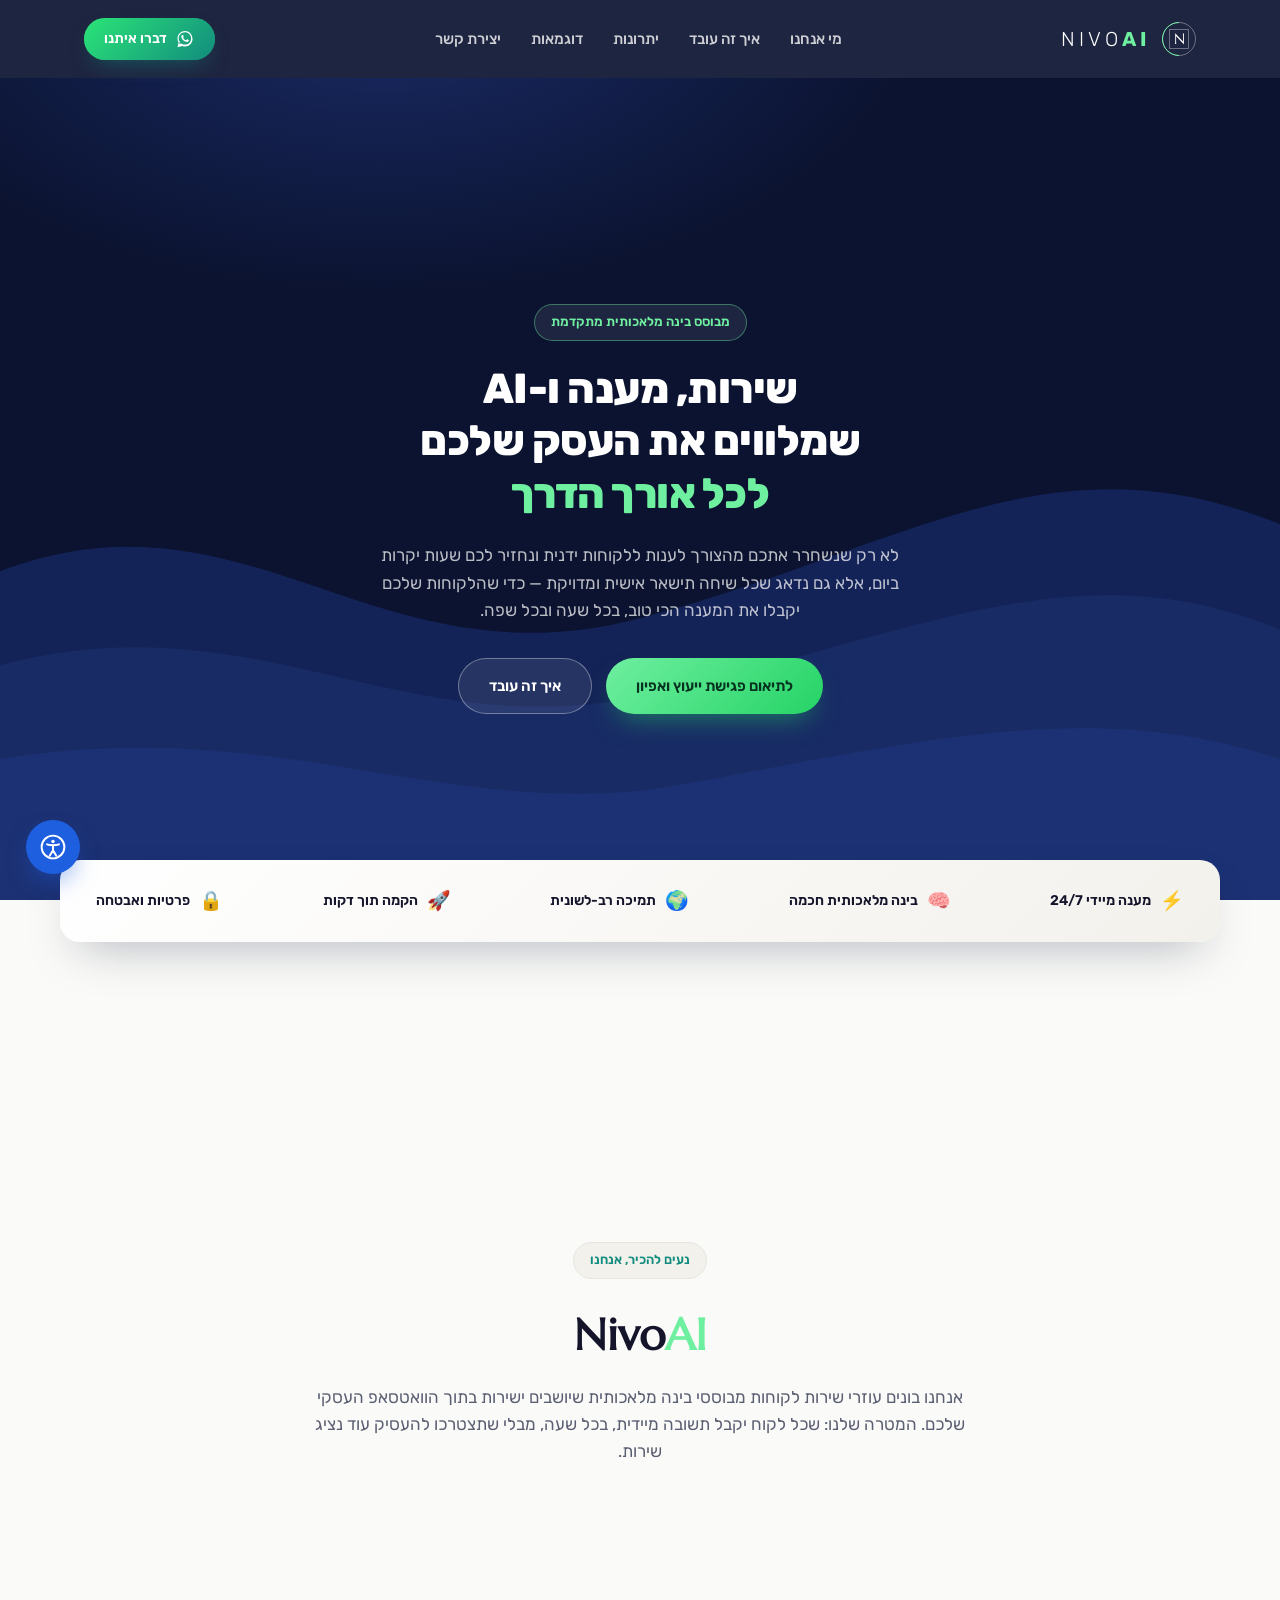
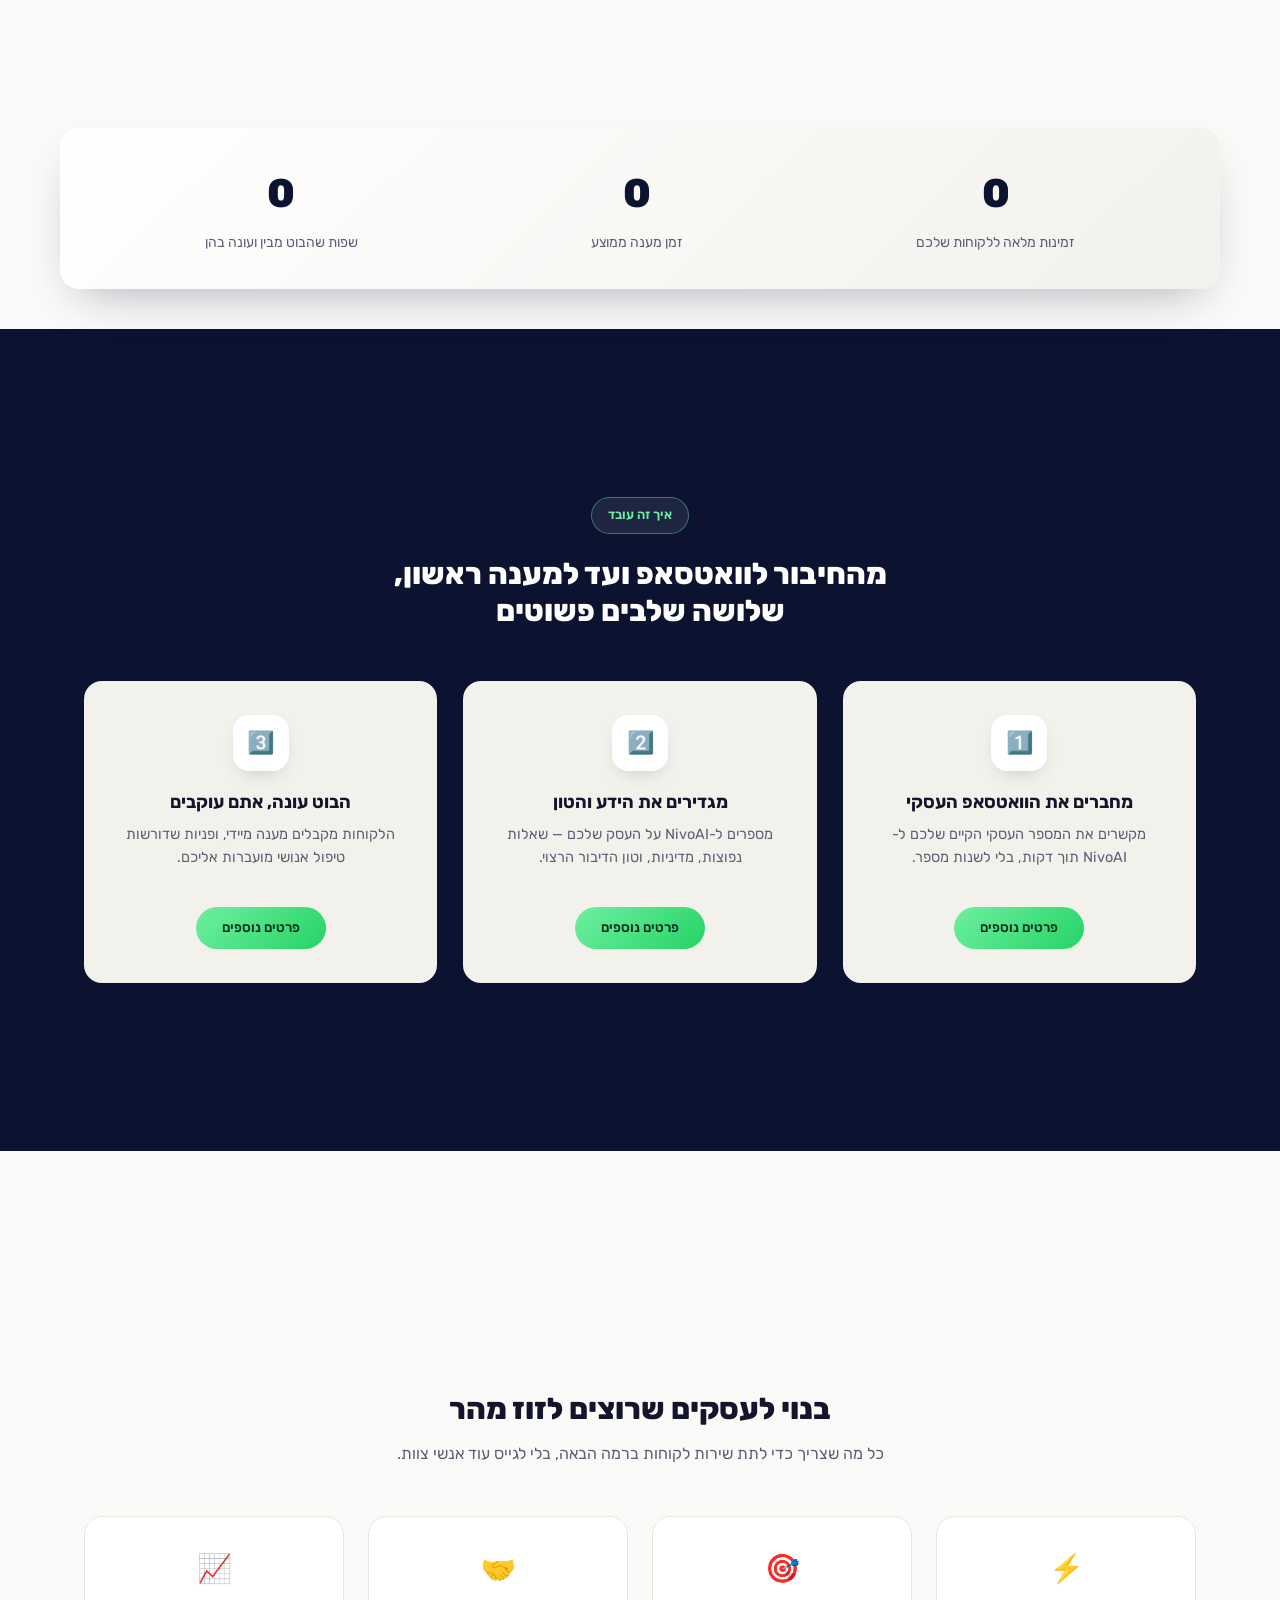
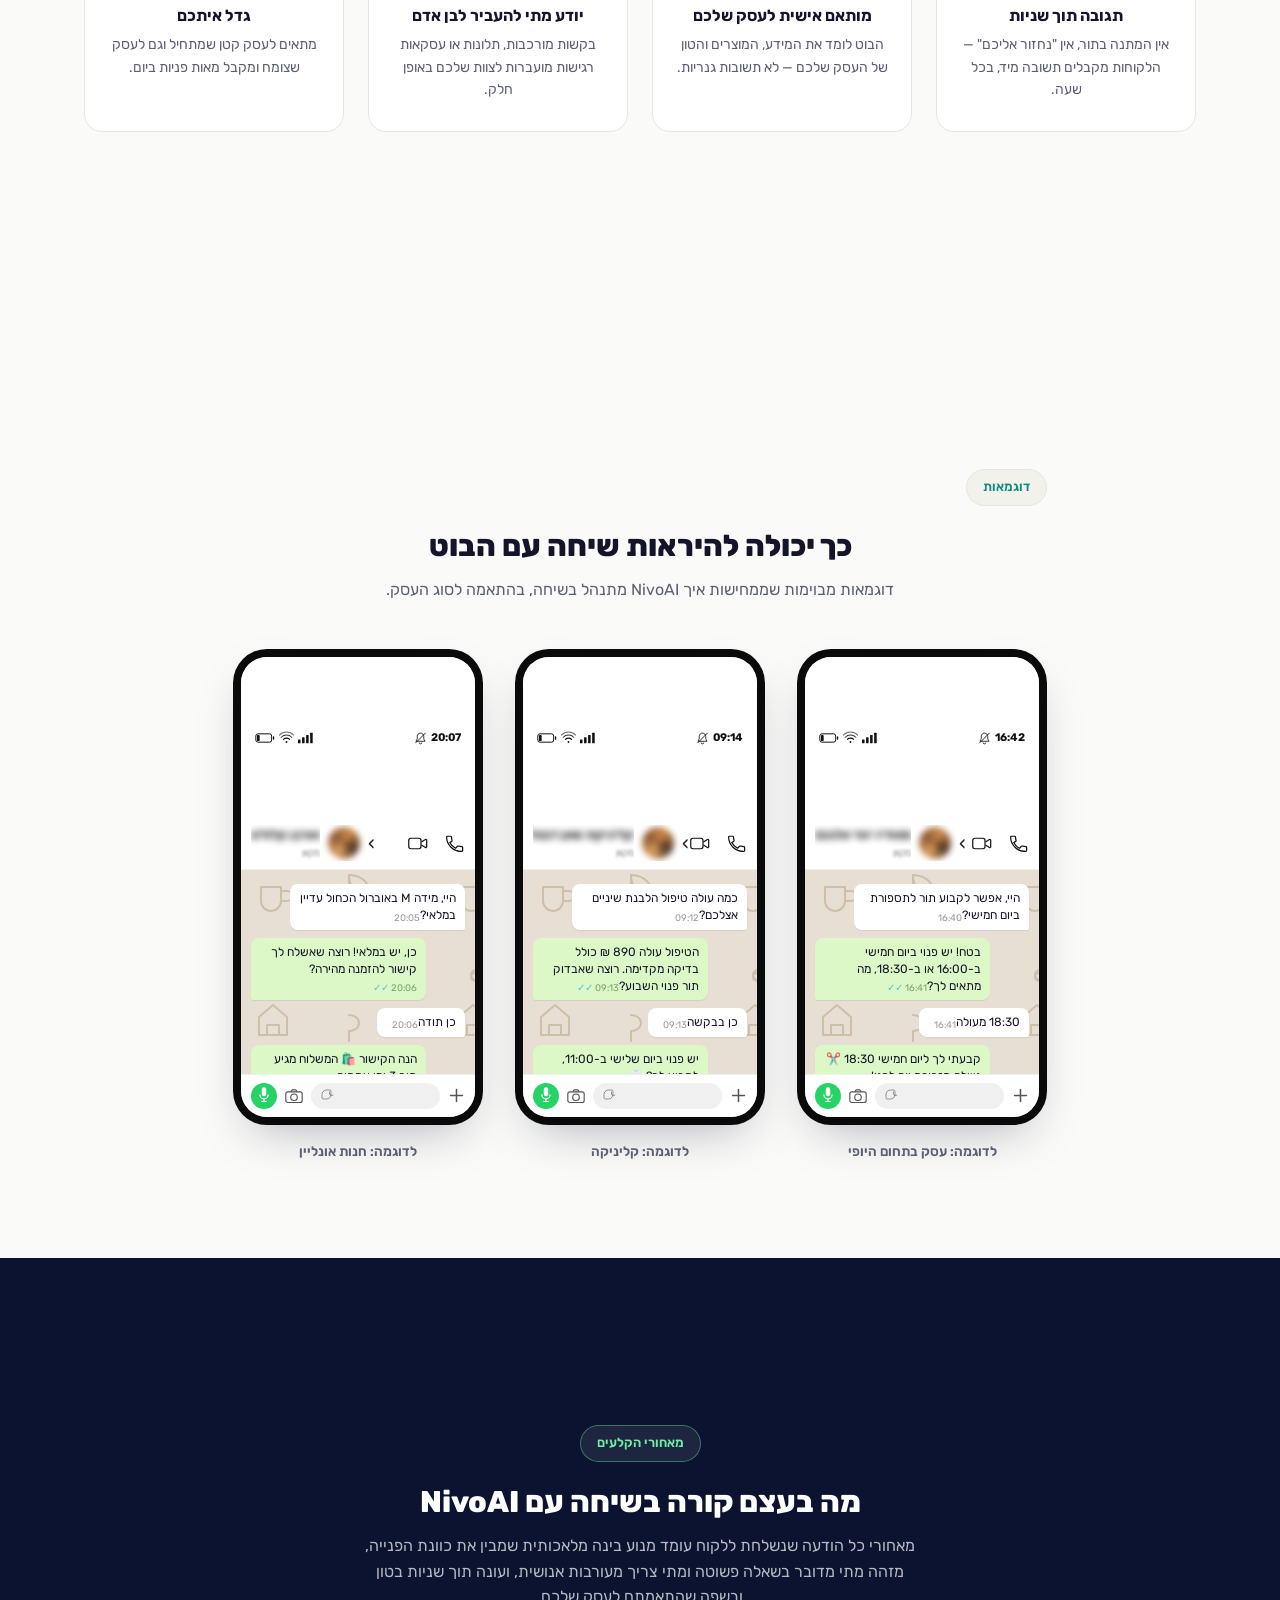
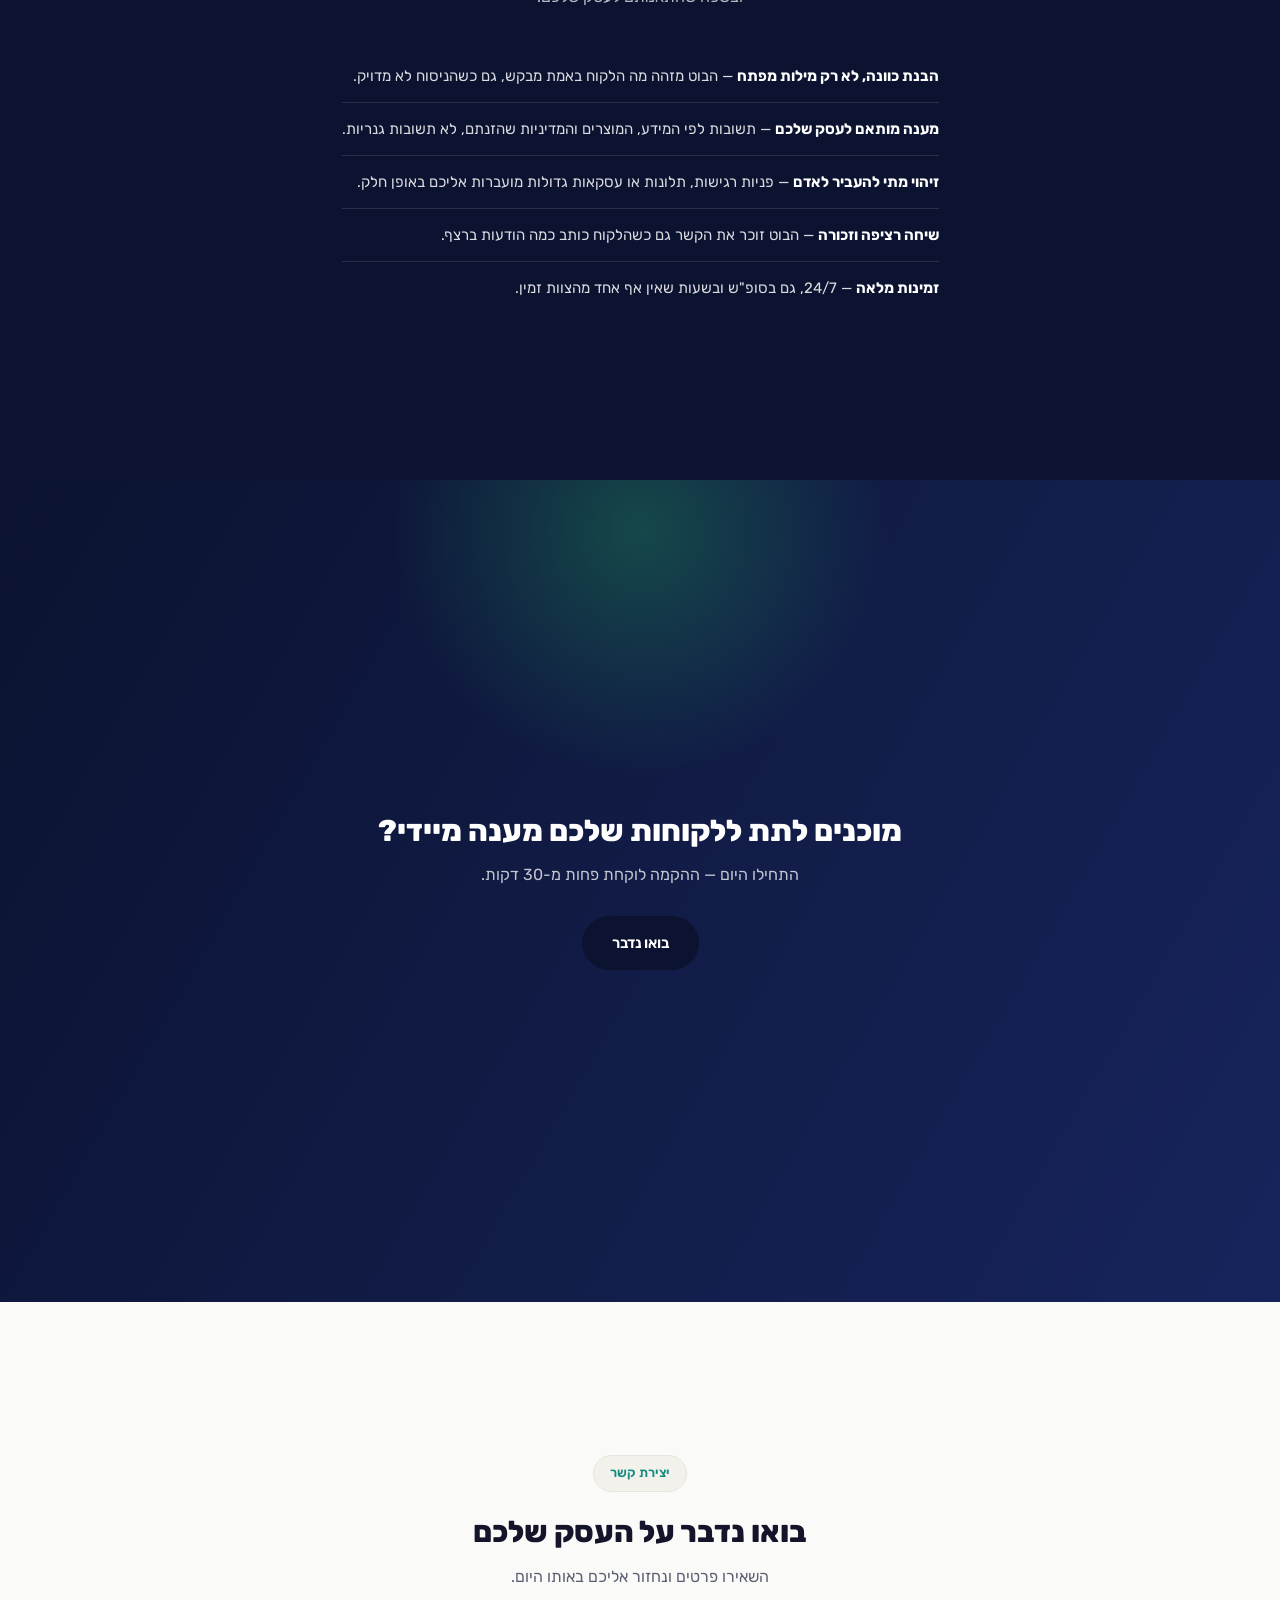
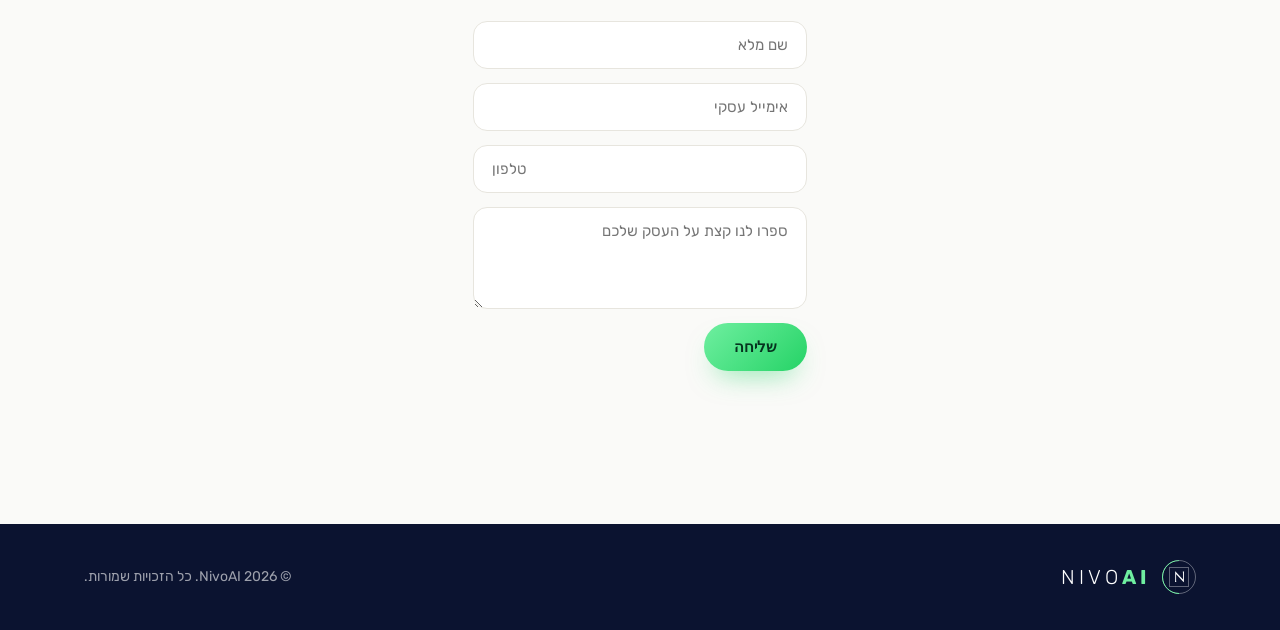
==== commit 8a5f80c3: "Replace emoji icons with proper vector icons and add doodle wallpaper pattern for authentic WhatsApp" ====
--- a/index.html
+++ b/index.html
@@ -10,6 +10,59 @@
 <link rel="stylesheet" href="style.css">
 </head>
 <body>
+
+<svg style="position:absolute;width:0;height:0;overflow:hidden" aria-hidden="true">
+  <defs>
+    <symbol id="i-battery" viewBox="0 0 24 12">
+      <rect x="1" y="1" width="19" height="10" rx="2.6" stroke="currentColor" stroke-width="1.2" fill="none"/>
+      <rect x="21.5" y="4" width="1.6" height="4" rx="0.7" fill="currentColor"/>
+      <rect x="2.4" y="2.4" width="3.2" height="7.2" rx="1" fill="currentColor"/>
+    </symbol>
+    <symbol id="i-wifi" viewBox="0 0 24 18">
+      <circle cx="12" cy="15.3" r="1.5" fill="currentColor"/>
+      <path d="M7 11.3a7 7 0 0 1 10 0" stroke="currentColor" stroke-width="1.7" fill="none" stroke-linecap="round"/>
+      <path d="M3.6 7.8a11.5 11.5 0 0 1 16.8 0" stroke="currentColor" stroke-width="1.7" fill="none" stroke-linecap="round" opacity="0.85"/>
+      <path d="M0.5 4.4a16 16 0 0 1 23 0" stroke="currentColor" stroke-width="1.7" fill="none" stroke-linecap="round" opacity="0.6"/>
+    </symbol>
+    <symbol id="i-signal" viewBox="0 0 20 14">
+      <rect x="0" y="9" width="3.4" height="5" rx="0.7" fill="currentColor"/>
+      <rect x="5.4" y="6" width="3.4" height="8" rx="0.7" fill="currentColor"/>
+      <rect x="10.8" y="3" width="3.4" height="11" rx="0.7" fill="currentColor"/>
+      <rect x="16.2" y="0" width="3.4" height="14" rx="0.7" fill="currentColor"/>
+    </symbol>
+    <symbol id="i-bell-muted" viewBox="0 0 20 20">
+      <path d="M10 2.5c-2.8 0-5 2.2-5 5v3.2c0 .6-.2 1.2-.6 1.7L3 15h14l-1.4-2.6c-.4-.5-.6-1.1-.6-1.7V7.5c0-2.8-2.2-5-5-5z" stroke="currentColor" stroke-width="1.3" fill="none" stroke-linejoin="round"/>
+      <path d="M8 17a2 2 0 0 0 4 0" stroke="currentColor" stroke-width="1.3" fill="none"/>
+      <line x1="2.5" y1="17.5" x2="17.5" y2="2.5" stroke="currentColor" stroke-width="1.4" stroke-linecap="round"/>
+    </symbol>
+    <symbol id="i-phone" viewBox="0 0 24 24">
+      <path d="M6.6 10.8c1.4 2.8 3.8 5.2 6.6 6.6l2.2-2.2c.3-.3.7-.4 1.1-.3 1.2.4 2.5.6 3.8.6.6 0 1 .4 1 1v3.6c0 .6-.4 1-1 1C10.5 21.1 3 13.6 3 4.7c0-.6.4-1 1-1h3.6c.6 0 1 .4 1 1 0 1.3.2 2.6.6 3.8.1.4 0 .8-.3 1.1L6.6 10.8z" stroke="currentColor" stroke-width="1.4" fill="none" stroke-linejoin="round" stroke-linecap="round"/>
+    </symbol>
+    <symbol id="i-video" viewBox="0 0 24 24">
+      <rect x="2" y="6" width="14" height="12" rx="2.5" stroke="currentColor" stroke-width="1.4" fill="none"/>
+      <path d="M16.5 10.2 21 7.5c.6-.4 1.5.1 1.5.8v7.4c0 .7-.9 1.2-1.5.8l-4.5-2.7" stroke="currentColor" stroke-width="1.4" fill="none" stroke-linejoin="round"/>
+    </symbol>
+    <symbol id="i-plus" viewBox="0 0 20 20">
+      <line x1="10" y1="3" x2="10" y2="17" stroke="currentColor" stroke-width="1.8" stroke-linecap="round"/>
+      <line x1="3" y1="10" x2="17" y2="10" stroke="currentColor" stroke-width="1.8" stroke-linecap="round"/>
+    </symbol>
+    <symbol id="i-sticker" viewBox="0 0 20 20">
+      <path d="M4 8a6 6 0 0 1 6-6h4a2 2 0 0 1 2 2v4a6 6 0 0 1-6 6H6a2 2 0 0 1-2-2V8z" stroke="currentColor" stroke-width="1.3" fill="none" stroke-linejoin="round"/>
+      <path d="M14 4v3a2 2 0 0 0 2 2h3" stroke="currentColor" stroke-width="1.3" fill="none" stroke-linejoin="round"/>
+    </symbol>
+    <symbol id="i-camera" viewBox="0 0 22 20">
+      <rect x="1" y="5" width="20" height="13" rx="2.5" stroke="currentColor" stroke-width="1.4" fill="none"/>
+      <path d="M7 5l1.6-2.4h4.8L15 5" stroke="currentColor" stroke-width="1.4" fill="none" stroke-linejoin="round"/>
+      <circle cx="11" cy="11.5" r="4" stroke="currentColor" stroke-width="1.4" fill="none"/>
+    </symbol>
+    <symbol id="i-mic" viewBox="0 0 16 24">
+      <rect x="5" y="1" width="6" height="12" rx="3" fill="currentColor"/>
+      <path d="M2.5 11a5.5 5.5 0 0 0 11 0" stroke="currentColor" stroke-width="1.6" fill="none" stroke-linecap="round"/>
+      <line x1="8" y1="16.5" x2="8" y2="20" stroke="currentColor" stroke-width="1.6" stroke-linecap="round"/>
+      <line x1="5" y1="20" x2="11" y2="20" stroke="currentColor" stroke-width="1.6" stroke-linecap="round"/>
+    </symbol>
+  </defs>
+</svg>
 
 <header class="site-header">
   <div class="container header-inner">
@@ -169,9 +222,16 @@
         <div class="phone-card">
           <div class="phone-mockup">
             <div class="phone-screen">
-              <div class="phone-status-bar"><span class="psb-left">🔋 📶 📳</span><span class="psb-right">🔕 16:42</span></div>
+              <div class="phone-status-bar"><span class="psb-left">
+                <svg class="icon psb-icon" style="width:20px"><use href="#i-battery"/></svg>
+                <svg class="icon psb-icon"><use href="#i-wifi"/></svg>
+                <svg class="icon psb-icon"><use href="#i-signal"/></svg>
+              </span><span class="psb-right"><svg class="icon psb-icon" style="width:13px"><use href="#i-bell-muted"/></svg> 16:42</span></div>
               <div class="phone-header">
-                <div class="phone-header-icons"><span>📞</span><span>📹</span></div>
+                <div class="phone-header-icons">
+                  <svg class="icon hdr-icon"><use href="#i-phone"/></svg>
+                  <svg class="icon hdr-icon"><use href="#i-video"/></svg>
+                </div>
                 <div class="phone-header-right">
                   <span class="phone-back">›</span>
                   <span class="phone-avatar"></span>
@@ -188,10 +248,10 @@
                 <div class="msg msg-out">קבעתי לך ליום חמישי 18:30 ✂️ נשלח תזכורת יום לפני!<span class="msg-time">16:42</span></div>
               </div>
               <div class="phone-input-bar">
-                <span class="pib-plus">➕</span>
-                <span class="pib-field"></span>
-                <span class="pib-camera">📷</span>
-                <span class="pib-mic">🎤</span>
+                <svg class="icon pib-icon-plus pib-plus"><use href="#i-plus"/></svg>
+                <span class="pib-field"><svg class="icon pib-icon-sticker pib-field-icon"><use href="#i-sticker"/></svg></span>
+                <svg class="icon pib-icon-camera pib-camera"><use href="#i-camera"/></svg>
+                <span class="pib-mic"><svg class="icon pib-icon-mic"><use href="#i-mic"/></svg></span>
               </div>
             </div>
           </div>
@@ -201,9 +261,16 @@
         <div class="phone-card">
           <div class="phone-mockup">
             <div class="phone-screen">
-              <div class="phone-status-bar"><span class="psb-left">🔋 📶 📳</span><span class="psb-right">🔕 09:14</span></div>
+              <div class="phone-status-bar"><span class="psb-left">
+                <svg class="icon psb-icon" style="width:20px"><use href="#i-battery"/></svg>
+                <svg class="icon psb-icon"><use href="#i-wifi"/></svg>
+                <svg class="icon psb-icon"><use href="#i-signal"/></svg>
+              </span><span class="psb-right"><svg class="icon psb-icon" style="width:13px"><use href="#i-bell-muted"/></svg> 09:14</span></div>
               <div class="phone-header">
-                <div class="phone-header-icons"><span>📞</span><span>📹</span></div>
+                <div class="phone-header-icons">
+                  <svg class="icon hdr-icon"><use href="#i-phone"/></svg>
+                  <svg class="icon hdr-icon"><use href="#i-video"/></svg>
+                </div>
                 <div class="phone-header-right">
                   <span class="phone-back">›</span>
                   <span class="phone-avatar"></span>
@@ -220,10 +287,10 @@
                 <div class="msg msg-out">יש פנוי ביום שלישי ב-11:00, לקבוע לך? 🦷<span class="msg-time">09:14</span></div>
               </div>
               <div class="phone-input-bar">
-                <span class="pib-plus">➕</span>
-                <span class="pib-field"></span>
-                <span class="pib-camera">📷</span>
-                <span class="pib-mic">🎤</span>
+                <svg class="icon pib-icon-plus pib-plus"><use href="#i-plus"/></svg>
+                <span class="pib-field"><svg class="icon pib-icon-sticker pib-field-icon"><use href="#i-sticker"/></svg></span>
+                <svg class="icon pib-icon-camera pib-camera"><use href="#i-camera"/></svg>
+                <span class="pib-mic"><svg class="icon pib-icon-mic"><use href="#i-mic"/></svg></span>
               </div>
             </div>
           </div>
@@ -233,9 +300,16 @@
         <div class="phone-card">
           <div class="phone-mockup">
             <div class="phone-screen">
-              <div class="phone-status-bar"><span class="psb-left">🔋 📶 📳</span><span class="psb-right">🔕 20:07</span></div>
+              <div class="phone-status-bar"><span class="psb-left">
+                <svg class="icon psb-icon" style="width:20px"><use href="#i-battery"/></svg>
+                <svg class="icon psb-icon"><use href="#i-wifi"/></svg>
+                <svg class="icon psb-icon"><use href="#i-signal"/></svg>
+              </span><span class="psb-right"><svg class="icon psb-icon" style="width:13px"><use href="#i-bell-muted"/></svg> 20:07</span></div>
               <div class="phone-header">
-                <div class="phone-header-icons"><span>📞</span><span>📹</span></div>
+                <div class="phone-header-icons">
+                  <svg class="icon hdr-icon"><use href="#i-phone"/></svg>
+                  <svg class="icon hdr-icon"><use href="#i-video"/></svg>
+                </div>
                 <div class="phone-header-right">
                   <span class="phone-back">›</span>
                   <span class="phone-avatar"></span>
@@ -252,10 +326,10 @@
                 <div class="msg msg-out">הנה הקישור 🛍️ המשלוח מגיע תוך 3 ימי עסקים.<span class="msg-time">20:07</span></div>
               </div>
               <div class="phone-input-bar">
-                <span class="pib-plus">➕</span>
-                <span class="pib-field"></span>
-                <span class="pib-camera">📷</span>
-                <span class="pib-mic">🎤</span>
+                <svg class="icon pib-icon-plus pib-plus"><use href="#i-plus"/></svg>
+                <span class="pib-field"><svg class="icon pib-icon-sticker pib-field-icon"><use href="#i-sticker"/></svg></span>
+                <svg class="icon pib-icon-camera pib-camera"><use href="#i-camera"/></svg>
+                <span class="pib-mic"><svg class="icon pib-icon-mic"><use href="#i-mic"/></svg></span>
               </div>
             </div>
           </div>
--- a/style.css
+++ b/style.css
@@ -404,23 +404,28 @@
 
 .phone-screen {
   background-color: #E7DFD3;
-  background-image:
-    radial-gradient(rgba(0,0,0,0.05) 1px, transparent 1.4px),
-    radial-gradient(rgba(0,0,0,0.045) 1px, transparent 1.4px);
-  background-size: 46px 46px, 46px 46px;
-  background-position: 0 0, 23px 23px;
+  background-image: url("data:image/svg+xml,%3Csvg%20xmlns%3D%22http%3A%2F%2Fwww.w3.org%2F2000%2Fsvg%22%20width%3D%22200%22%20height%3D%22200%22%3E%3Cg%20fill%3D%22none%22%20stroke%3D%22%23B9A489%22%20stroke-width%3D%222%22%20stroke-linecap%3D%22round%22%20stroke-linejoin%3D%22round%22%20opacity%3D%220.55%22%3E%3Cpath%20d%3D%22M20%2030h20v14a10%2010%200%200%201-20%200z%22%2F%3E%3Cpath%20d%3D%22M40%2034h6a5%205%200%200%201%200%2010h-6%22%2F%3E%3Cpath%20d%3D%22M108%2018c14%200%2022%2010%2022%2022-14%200-22-10-22-22z%22%2F%3E%3Cpath%20d%3D%22M108%2018v32%22%2F%3E%3Cpath%20d%3D%22M170%2038l3%207%207%201-5%205%201%207-6-4-6%204%201-7-5-5%207-1z%22%2F%3E%3Cpath%20d%3D%22M40%2098v20a5%205%200%201%201-4-5%22%2F%3E%3Ccircle%20cx%3D%2234%22%20cy%3D%22120%22%20r%3D%224%22%2F%3E%3Cpath%20d%3D%22M112%20108a8%208%200%200%201%2015-3%207%207%200%200%201%207%207%207%207%200%200%201-7%207h-16a6%206%200%200%201%201-11z%22%2F%3E%3Cpath%20d%3D%22M172%2098c0-5-4-8-8-8-3%200-5%201.5-6%204-1-2.5-3-4-6-4-4%200-8%203-8%208%200%206%208%2012%2014%2016%206-4%2014-10%2014-16z%22%2F%3E%3Cpath%20d%3D%22M18%20160l14-12%2014%2012v18H18z%22%2F%3E%3Cpath%20d%3D%22M26%20178v-10h12v10%22%2F%3E%3Cpath%20d%3D%22M108%20158a10%208%200%201%201%200%2016%22%2F%3E%3Cpath%20d%3D%22M108%20174v10%22%2F%3E%3Ccircle%20cx%3D%2260%22%20cy%3D%2260%22%20r%3D%2210%22%2F%3E%3Cpath%20d%3D%22M52%2060h16M60%2052v16%22%2F%3E%3C%2Fg%3E%3C%2Fsvg%3E");
+  background-size: 200px 200px;
   border-radius: 26px;
   overflow: hidden;
   display: flex;
   flex-direction: column;
   height: 460px;
 }
+
+.icon { display: inline-block; vertical-align: middle; }
+.psb-icon { width: 15px; height: auto; }
+.hdr-icon { width: 21px; height: 21px; }
+.pib-icon-plus { width: 17px; height: 17px; }
+.pib-icon-sticker { width: 15px; height: 15px; }
+.pib-icon-camera { width: 18px; height: 18px; }
+.pib-icon-mic { width: 12px; height: 19px; }
 
 .phone-status-bar {
   flex-shrink: 0;
   background: #fff;
   color: #111;
-  font-size: 10.5px;
+  font-size: 11px;
   font-weight: 700;
   padding: 6px 14px 4px;
   display: flex;
@@ -428,6 +433,11 @@
   align-items: center;
   font-family: 'Rubik', sans-serif;
   direction: ltr;
+}
+.psb-left, .psb-right {
+  display: flex;
+  align-items: center;
+  gap: 4px;
 }
 .phone-status-bar .psb-right { direction: ltr; }
 
@@ -543,7 +553,7 @@
   gap: 8px;
   padding: 8px 10px;
 }
-.pib-plus { font-size: 18px; color: #555; flex-shrink: 0; }
+.pib-plus { color: #555; flex-shrink: 0; }
 .pib-field {
   flex: 1;
   height: 26px;
@@ -551,16 +561,14 @@
   border-radius: 14px;
   position: relative;
 }
-.pib-field::after {
-  content: '😊';
+.pib-field-icon {
   position: absolute;
   left: 8px;
   top: 50%;
   transform: translateY(-50%);
-  font-size: 12px;
-  opacity: 0.6;
-}
-.pib-camera { font-size: 15px; color: #555; flex-shrink: 0; }
+  color: rgba(0,0,0,0.4);
+}
+.pib-camera { color: #555; flex-shrink: 0; }
 .pib-mic {
   width: 26px;
   height: 26px;
@@ -570,7 +578,6 @@
   display: flex;
   align-items: center;
   justify-content: center;
-  font-size: 12px;
   flex-shrink: 0;
 }
 
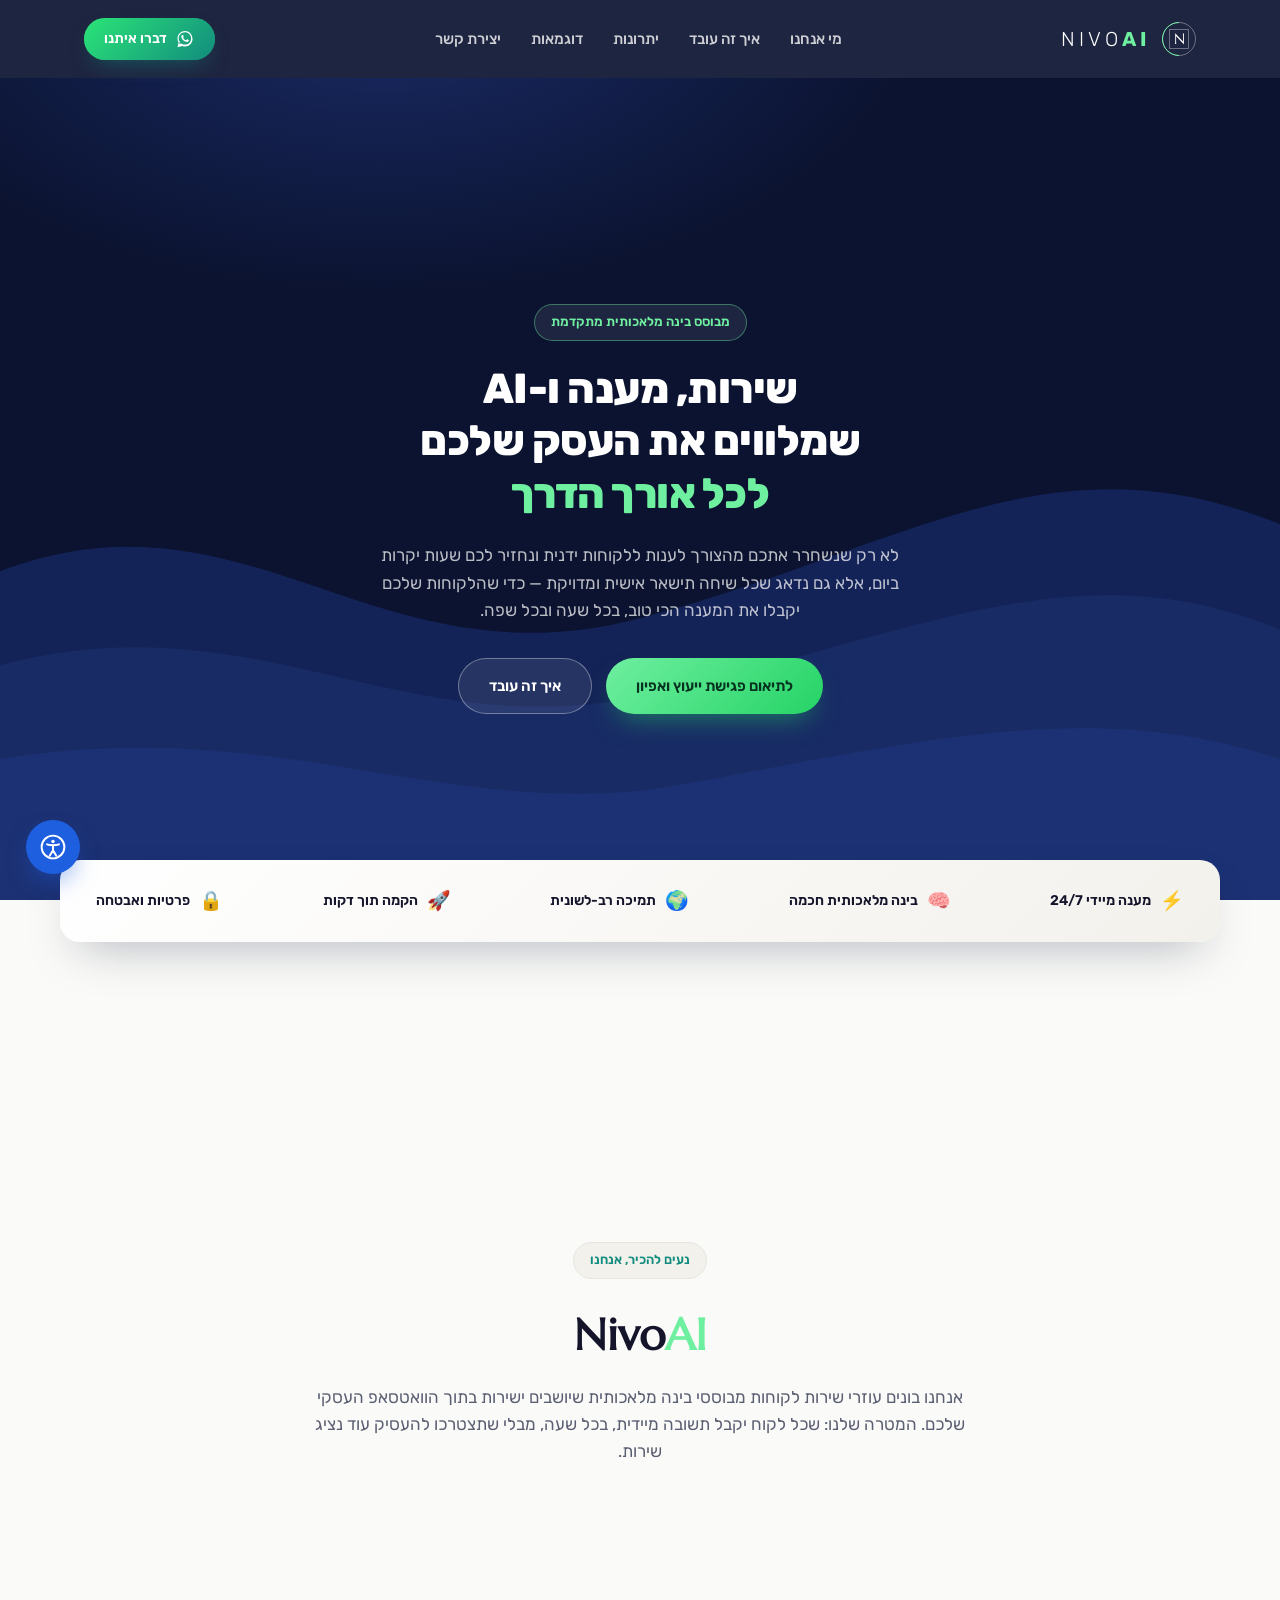
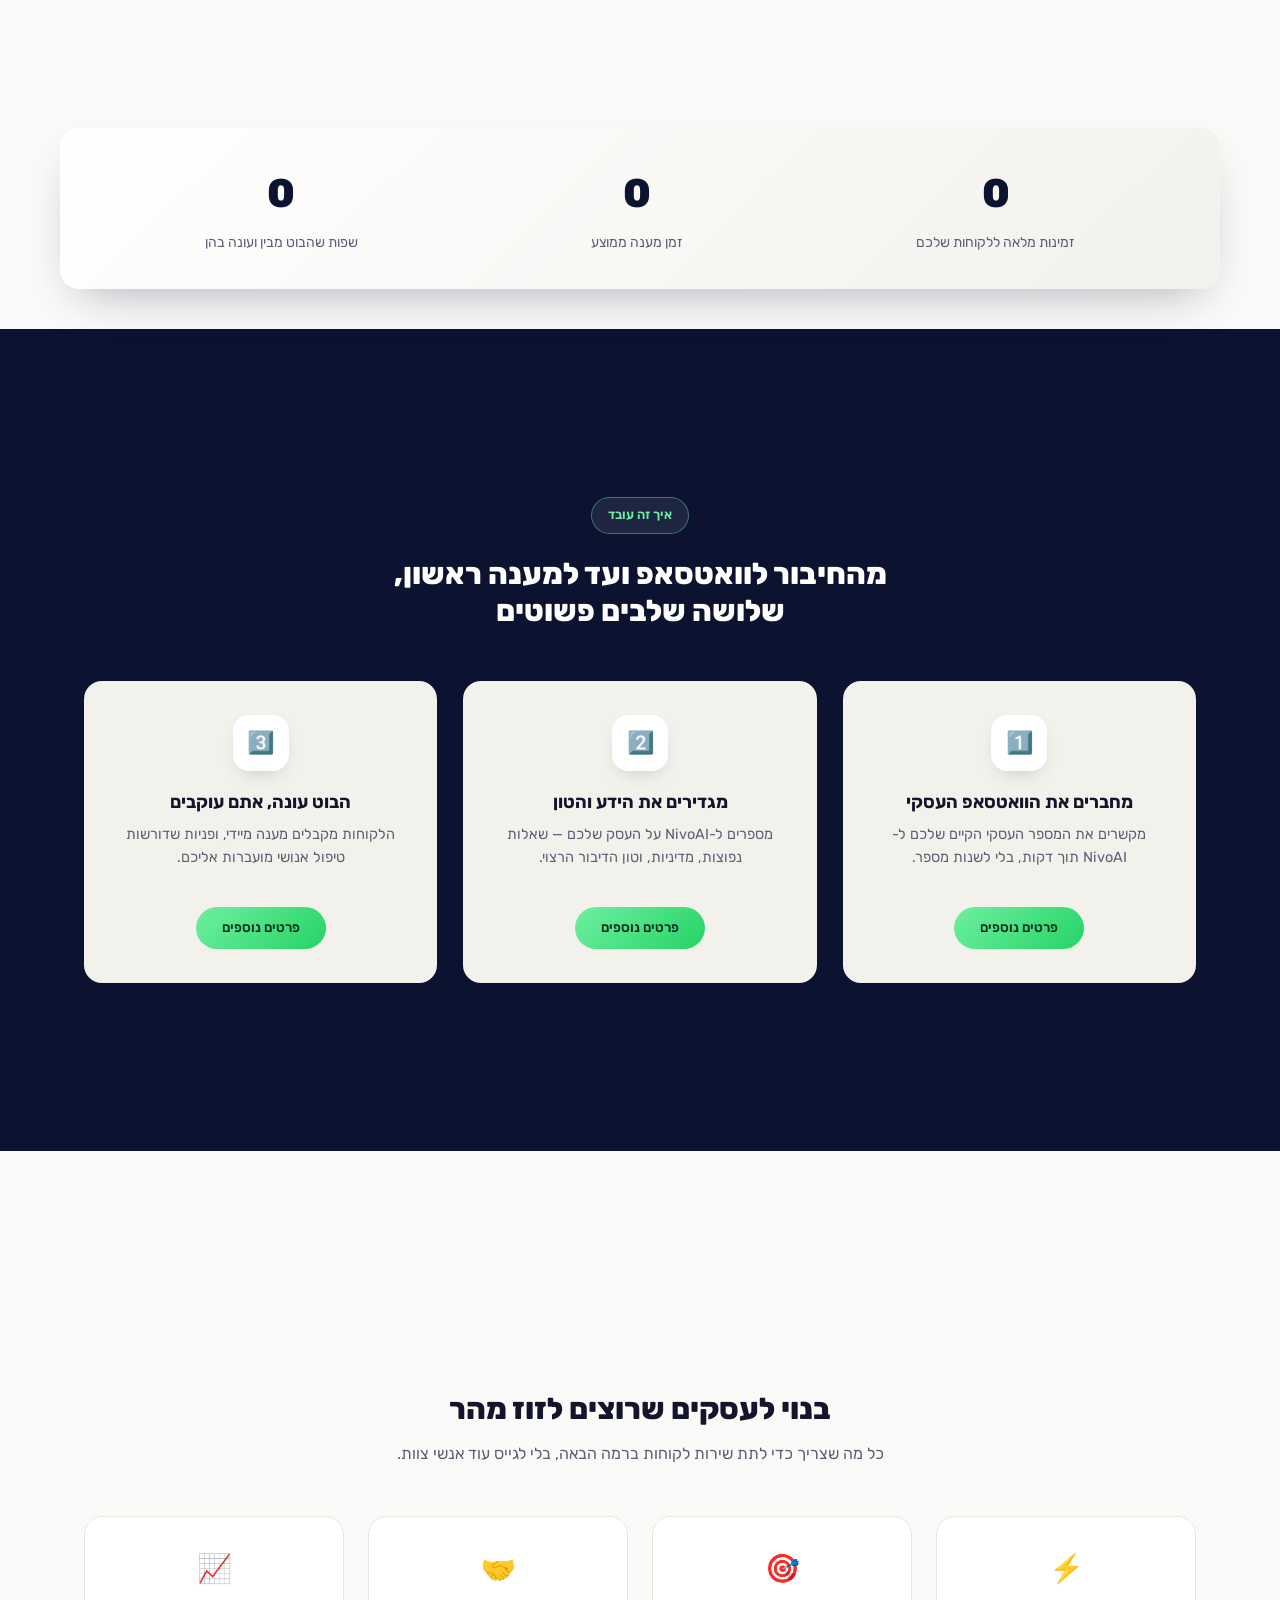
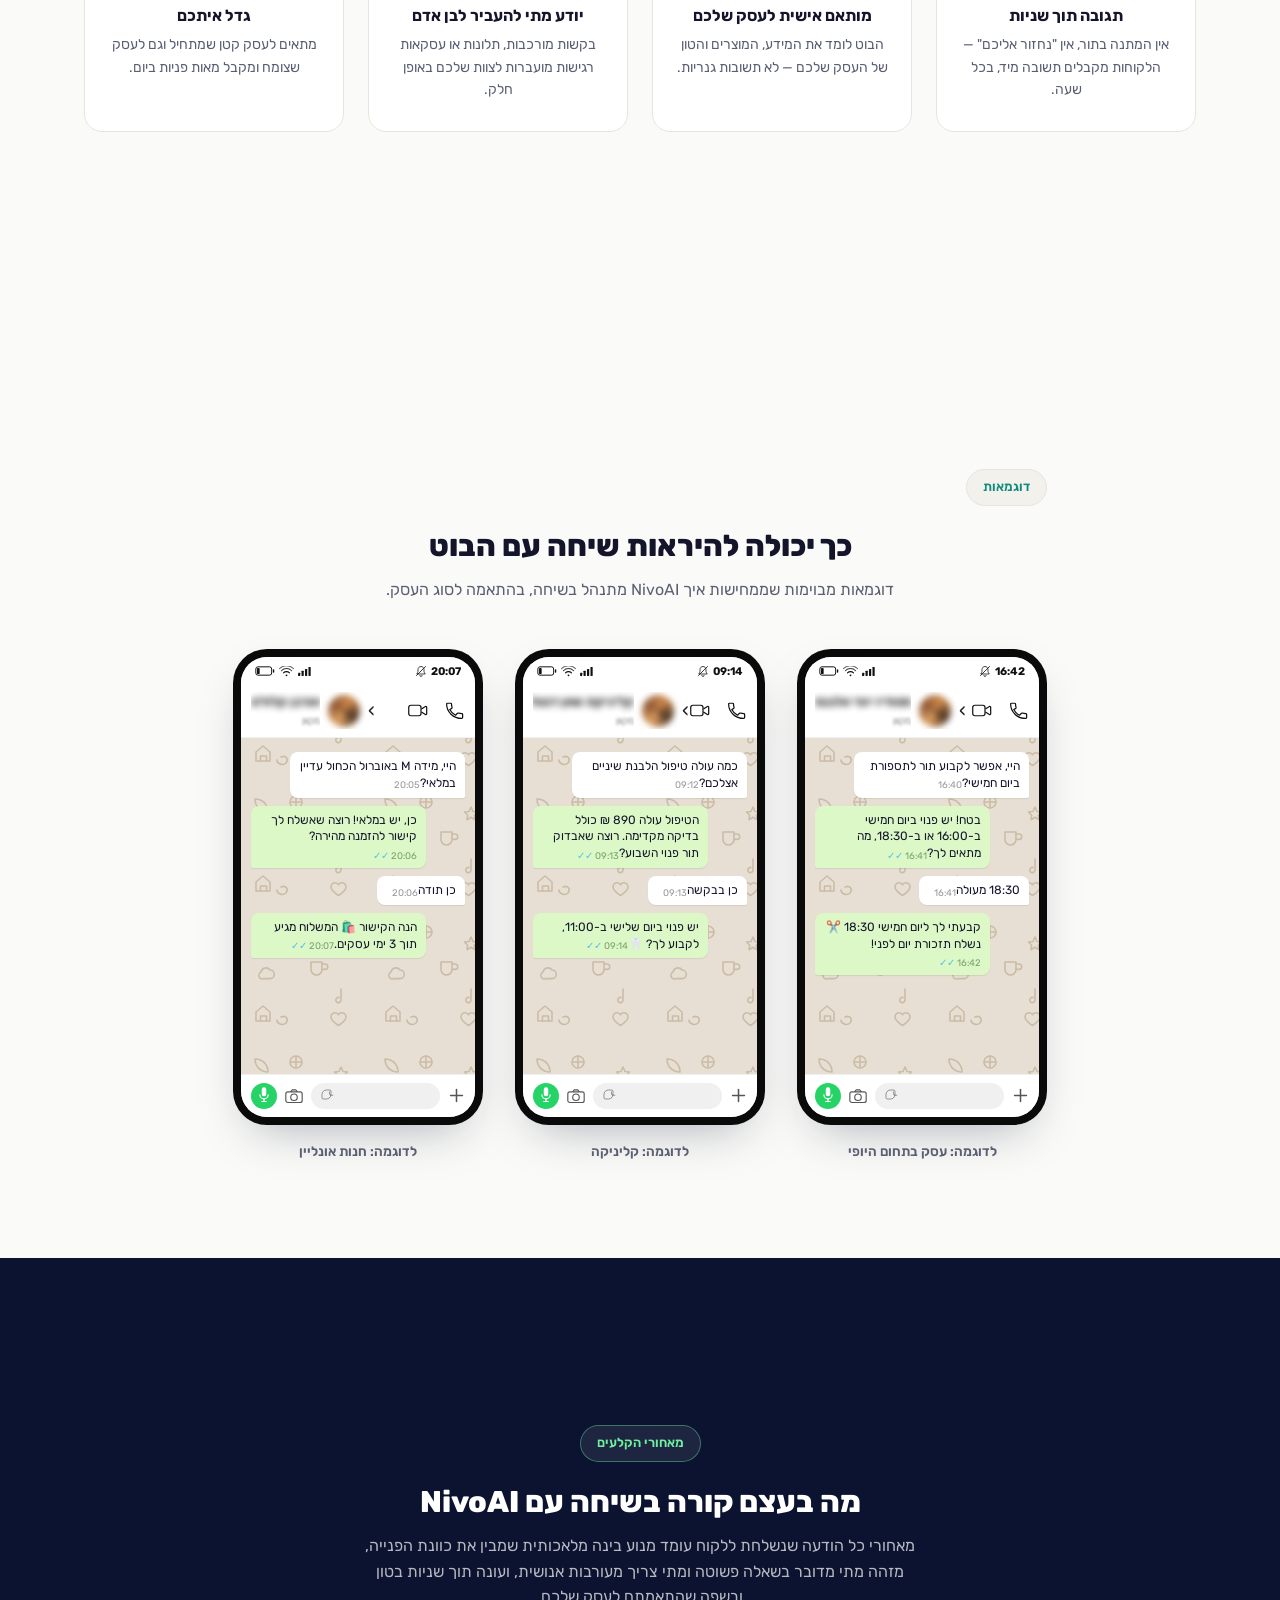
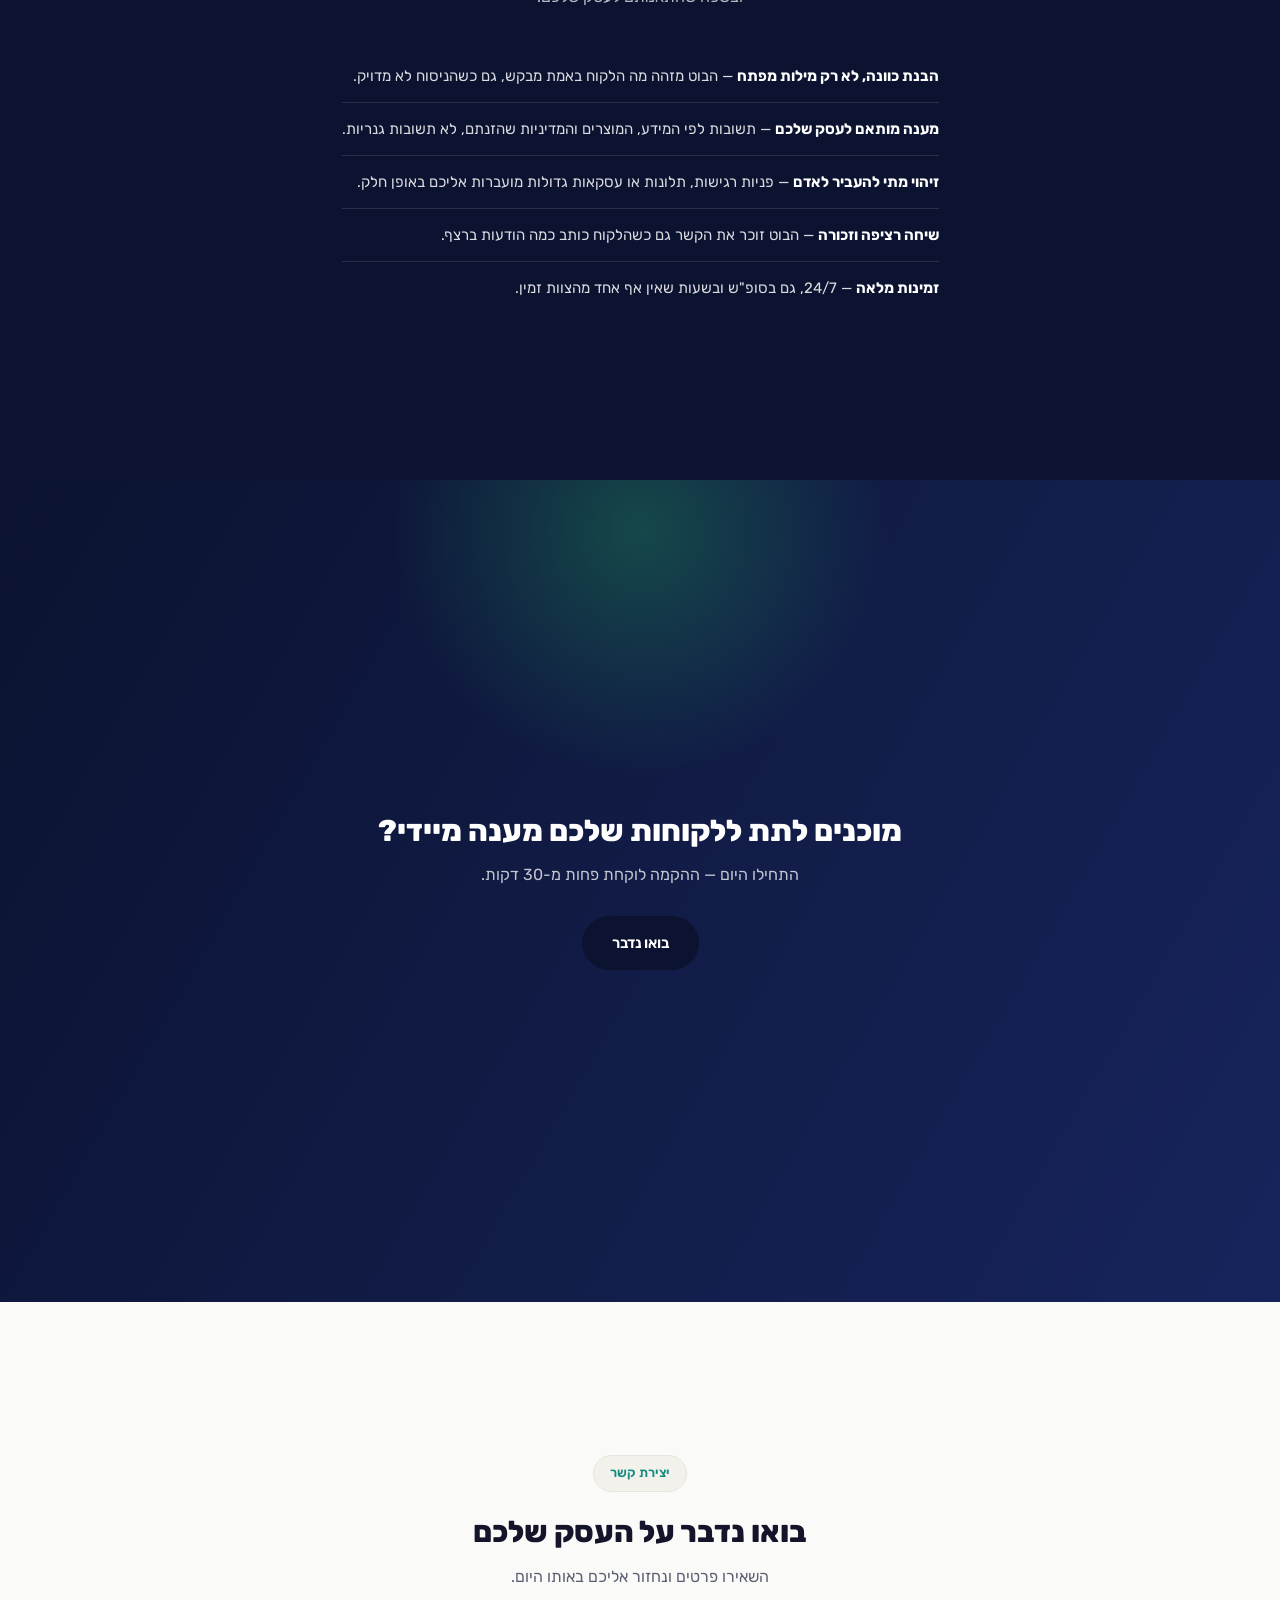
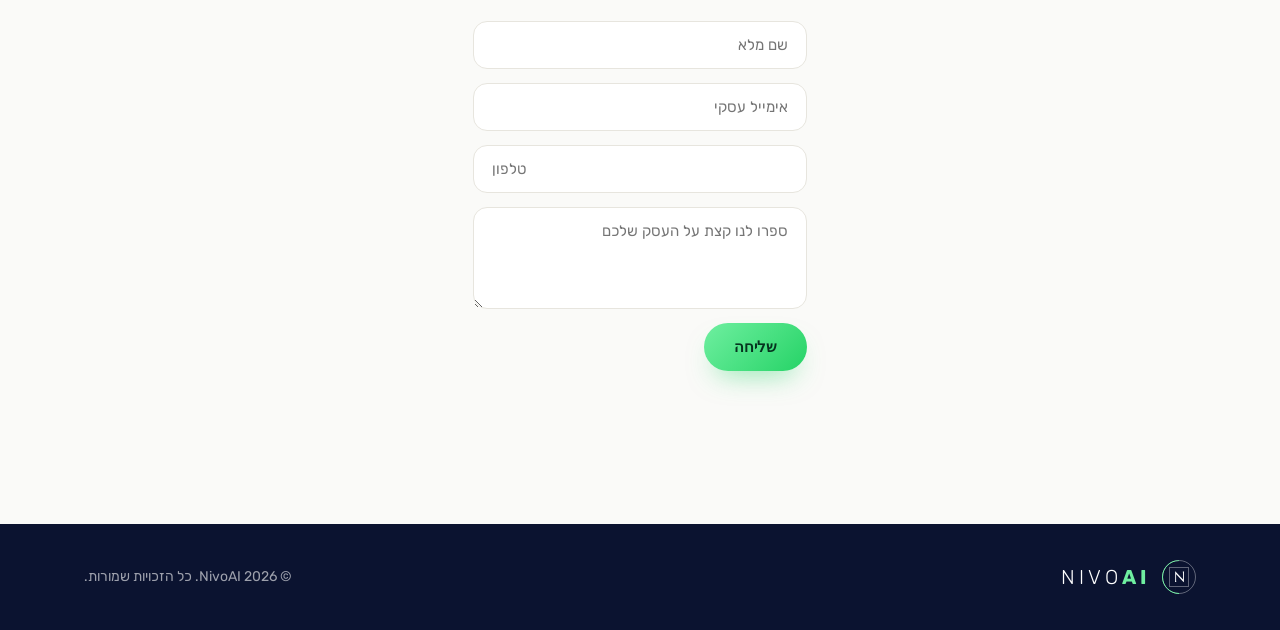
==== commit 7bd2657d: "Fix status bar icons collapsing to default SVG height, causing huge blank gap above chat" ====
--- a/index.html
+++ b/index.html
@@ -223,10 +223,10 @@
           <div class="phone-mockup">
             <div class="phone-screen">
               <div class="phone-status-bar"><span class="psb-left">
-                <svg class="icon psb-icon" style="width:20px"><use href="#i-battery"/></svg>
-                <svg class="icon psb-icon"><use href="#i-wifi"/></svg>
-                <svg class="icon psb-icon"><use href="#i-signal"/></svg>
-              </span><span class="psb-right"><svg class="icon psb-icon" style="width:13px"><use href="#i-bell-muted"/></svg> 16:42</span></div>
+                <svg class="icon icon-battery"><use href="#i-battery"/></svg>
+                <svg class="icon icon-wifi"><use href="#i-wifi"/></svg>
+                <svg class="icon icon-signal"><use href="#i-signal"/></svg>
+              </span><span class="psb-right"><svg class="icon icon-bell"><use href="#i-bell-muted"/></svg> 16:42</span></div>
               <div class="phone-header">
                 <div class="phone-header-icons">
                   <svg class="icon hdr-icon"><use href="#i-phone"/></svg>
@@ -262,10 +262,10 @@
           <div class="phone-mockup">
             <div class="phone-screen">
               <div class="phone-status-bar"><span class="psb-left">
-                <svg class="icon psb-icon" style="width:20px"><use href="#i-battery"/></svg>
-                <svg class="icon psb-icon"><use href="#i-wifi"/></svg>
-                <svg class="icon psb-icon"><use href="#i-signal"/></svg>
-              </span><span class="psb-right"><svg class="icon psb-icon" style="width:13px"><use href="#i-bell-muted"/></svg> 09:14</span></div>
+                <svg class="icon icon-battery"><use href="#i-battery"/></svg>
+                <svg class="icon icon-wifi"><use href="#i-wifi"/></svg>
+                <svg class="icon icon-signal"><use href="#i-signal"/></svg>
+              </span><span class="psb-right"><svg class="icon icon-bell"><use href="#i-bell-muted"/></svg> 09:14</span></div>
               <div class="phone-header">
                 <div class="phone-header-icons">
                   <svg class="icon hdr-icon"><use href="#i-phone"/></svg>
@@ -301,10 +301,10 @@
           <div class="phone-mockup">
             <div class="phone-screen">
               <div class="phone-status-bar"><span class="psb-left">
-                <svg class="icon psb-icon" style="width:20px"><use href="#i-battery"/></svg>
-                <svg class="icon psb-icon"><use href="#i-wifi"/></svg>
-                <svg class="icon psb-icon"><use href="#i-signal"/></svg>
-              </span><span class="psb-right"><svg class="icon psb-icon" style="width:13px"><use href="#i-bell-muted"/></svg> 20:07</span></div>
+                <svg class="icon icon-battery"><use href="#i-battery"/></svg>
+                <svg class="icon icon-wifi"><use href="#i-wifi"/></svg>
+                <svg class="icon icon-signal"><use href="#i-signal"/></svg>
+              </span><span class="psb-right"><svg class="icon icon-bell"><use href="#i-bell-muted"/></svg> 20:07</span></div>
               <div class="phone-header">
                 <div class="phone-header-icons">
                   <svg class="icon hdr-icon"><use href="#i-phone"/></svg>
--- a/style.css
+++ b/style.css
@@ -404,8 +404,8 @@
 
 .phone-screen {
   background-color: #E7DFD3;
-  background-image: url("data:image/svg+xml,%3Csvg%20xmlns%3D%22http%3A%2F%2Fwww.w3.org%2F2000%2Fsvg%22%20width%3D%22200%22%20height%3D%22200%22%3E%3Cg%20fill%3D%22none%22%20stroke%3D%22%23B9A489%22%20stroke-width%3D%222%22%20stroke-linecap%3D%22round%22%20stroke-linejoin%3D%22round%22%20opacity%3D%220.55%22%3E%3Cpath%20d%3D%22M20%2030h20v14a10%2010%200%200%201-20%200z%22%2F%3E%3Cpath%20d%3D%22M40%2034h6a5%205%200%200%201%200%2010h-6%22%2F%3E%3Cpath%20d%3D%22M108%2018c14%200%2022%2010%2022%2022-14%200-22-10-22-22z%22%2F%3E%3Cpath%20d%3D%22M108%2018v32%22%2F%3E%3Cpath%20d%3D%22M170%2038l3%207%207%201-5%205%201%207-6-4-6%204%201-7-5-5%207-1z%22%2F%3E%3Cpath%20d%3D%22M40%2098v20a5%205%200%201%201-4-5%22%2F%3E%3Ccircle%20cx%3D%2234%22%20cy%3D%22120%22%20r%3D%224%22%2F%3E%3Cpath%20d%3D%22M112%20108a8%208%200%200%201%2015-3%207%207%200%200%201%207%207%207%207%200%200%201-7%207h-16a6%206%200%200%201%201-11z%22%2F%3E%3Cpath%20d%3D%22M172%2098c0-5-4-8-8-8-3%200-5%201.5-6%204-1-2.5-3-4-6-4-4%200-8%203-8%208%200%206%208%2012%2014%2016%206-4%2014-10%2014-16z%22%2F%3E%3Cpath%20d%3D%22M18%20160l14-12%2014%2012v18H18z%22%2F%3E%3Cpath%20d%3D%22M26%20178v-10h12v10%22%2F%3E%3Cpath%20d%3D%22M108%20158a10%208%200%201%201%200%2016%22%2F%3E%3Cpath%20d%3D%22M108%20174v10%22%2F%3E%3Ccircle%20cx%3D%2260%22%20cy%3D%2260%22%20r%3D%2210%22%2F%3E%3Cpath%20d%3D%22M52%2060h16M60%2052v16%22%2F%3E%3C%2Fg%3E%3C%2Fsvg%3E");
-  background-size: 200px 200px;
+  background-image: url("data:image/svg+xml,%3Csvg%20xmlns%3D%22http%3A%2F%2Fwww.w3.org%2F2000%2Fsvg%22%20width%3D%22130%22%20height%3D%22130%22%3E%3Cg%20fill%3D%22none%22%20stroke%3D%22%23B9A489%22%20stroke-width%3D%221.6%22%20stroke-linecap%3D%22round%22%20stroke-linejoin%3D%22round%22%20opacity%3D%220.6%22%3E%3Cpath%20d%3D%22M14%2012c8%200%2013%206%2013%2013-8%200-13-6-13-13z%22%2F%3E%3Cpath%20d%3D%22M100%2020l2%204.5%204.5.5-3.2%203.2.7%204.5-4-2.4-4%202.4.7-4.5-3.2-3.2%204.5-.5z%22%2F%3E%3Cpath%20d%3D%22M20%2055a5%205%200%200%201%209-2%204.3%204.3%200%200%201%204.3%204.3%204.3%204.3%200%200%201-4.3%204.3H23a3.5%203.5%200%200%201-3-6.6z%22%2F%3E%3Cpath%20d%3D%22M70%2045h11v7.5a5.5%205.5%200%200%201-11%200z%22%2F%3E%3Cpath%20d%3D%22M81%2047h3a2.7%202.7%200%200%201%200%205.4h-3%22%2F%3E%3Cpath%20d%3D%22M100%2072v11a2.6%202.6%200%201%201-2-2.5%22%2F%3E%3Cpath%20d%3D%22M15%2095l7-6%207%206v9H15z%22%2F%3E%3Cpath%20d%3D%22M19.5%20104v-5h6v5%22%2F%3E%3Cpath%20d%3D%22M105%20100c0-2.6-2-4.3-4.3-4.3-1.6%200-2.7.8-3.2%202.1-.5-1.3-1.6-2.1-3.2-2.1-2.3%200-4.3%201.7-4.3%204.3%200%203.2%204.3%206.4%207.5%208.5%203.2-2.1%207.5-5.3%207.5-8.5z%22%2F%3E%3Ccircle%20cx%3D%2255%22%20cy%3D%2215%22%20r%3D%226%22%2F%3E%3Cpath%20d%3D%22M49%2015h12M55%209v12%22%2F%3E%3Cpath%20d%3D%22M40%20100c5-2%208%202%205%206-3%203-9%201-9-3%22%2F%3E%3C%2Fg%3E%3C%2Fsvg%3E");
+  background-size: 130px 130px;
   border-radius: 26px;
   overflow: hidden;
   display: flex;
@@ -413,8 +413,11 @@
   height: 460px;
 }
 
-.icon { display: inline-block; vertical-align: middle; }
-.psb-icon { width: 15px; height: auto; }
+.icon { display: inline-block; vertical-align: middle; flex-shrink: 0; }
+.icon-battery { width: 20px; height: 10px; }
+.icon-wifi { width: 15px; height: 11px; }
+.icon-signal { width: 13px; height: 9px; }
+.icon-bell { width: 12px; height: 12px; }
 .hdr-icon { width: 21px; height: 21px; }
 .pib-icon-plus { width: 17px; height: 17px; }
 .pib-icon-sticker { width: 15px; height: 15px; }
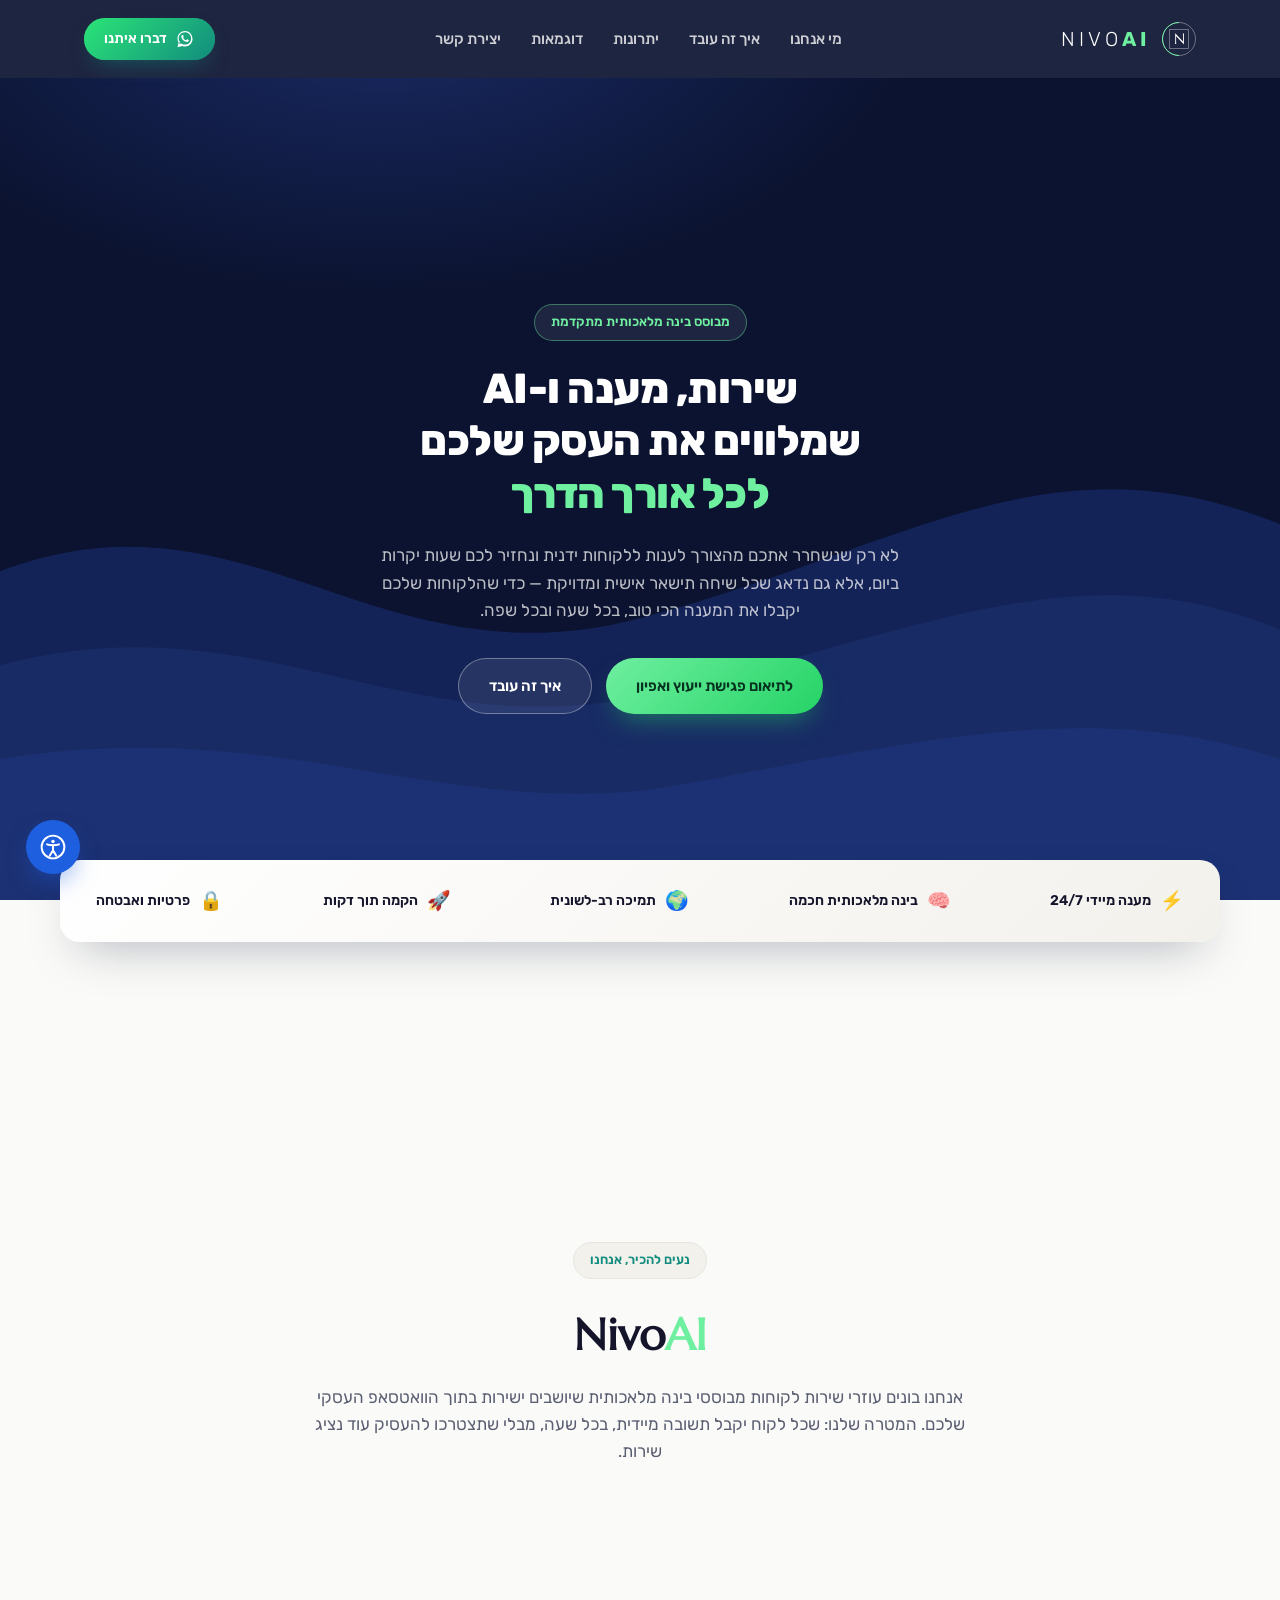
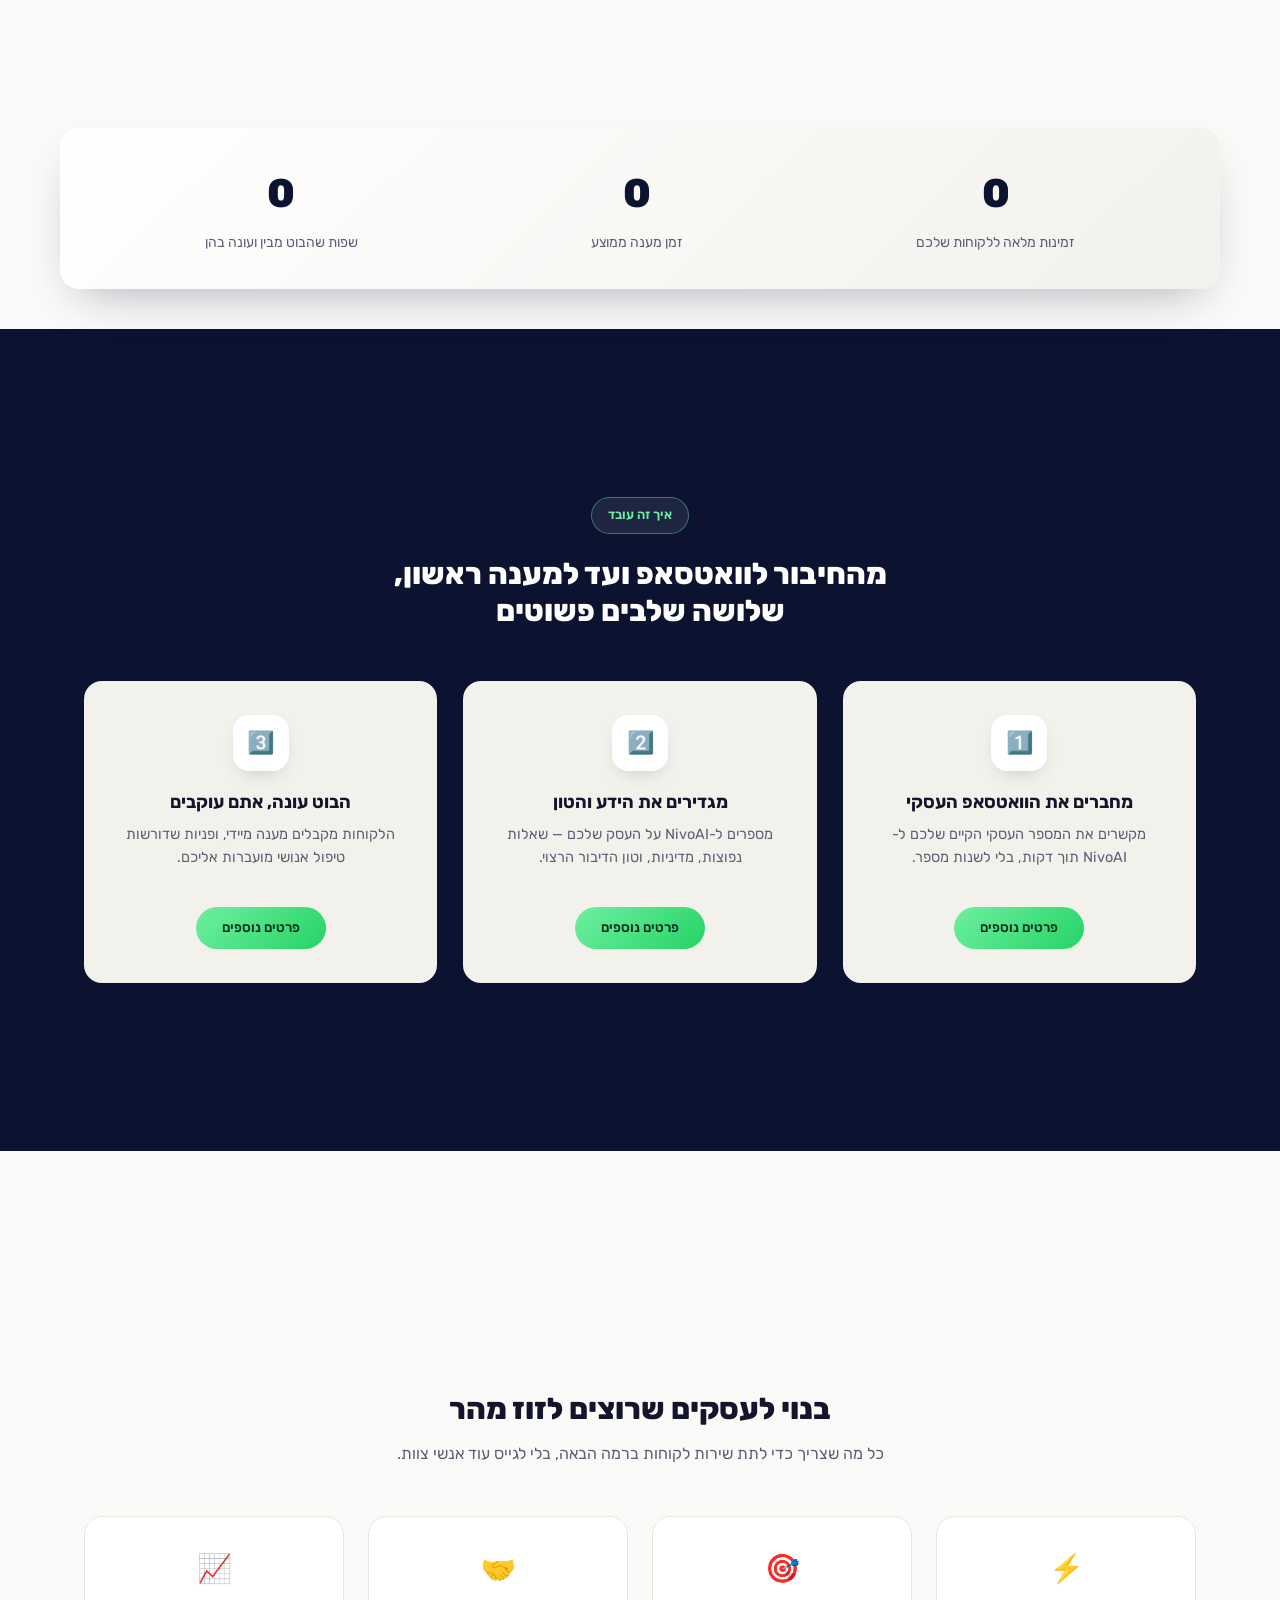
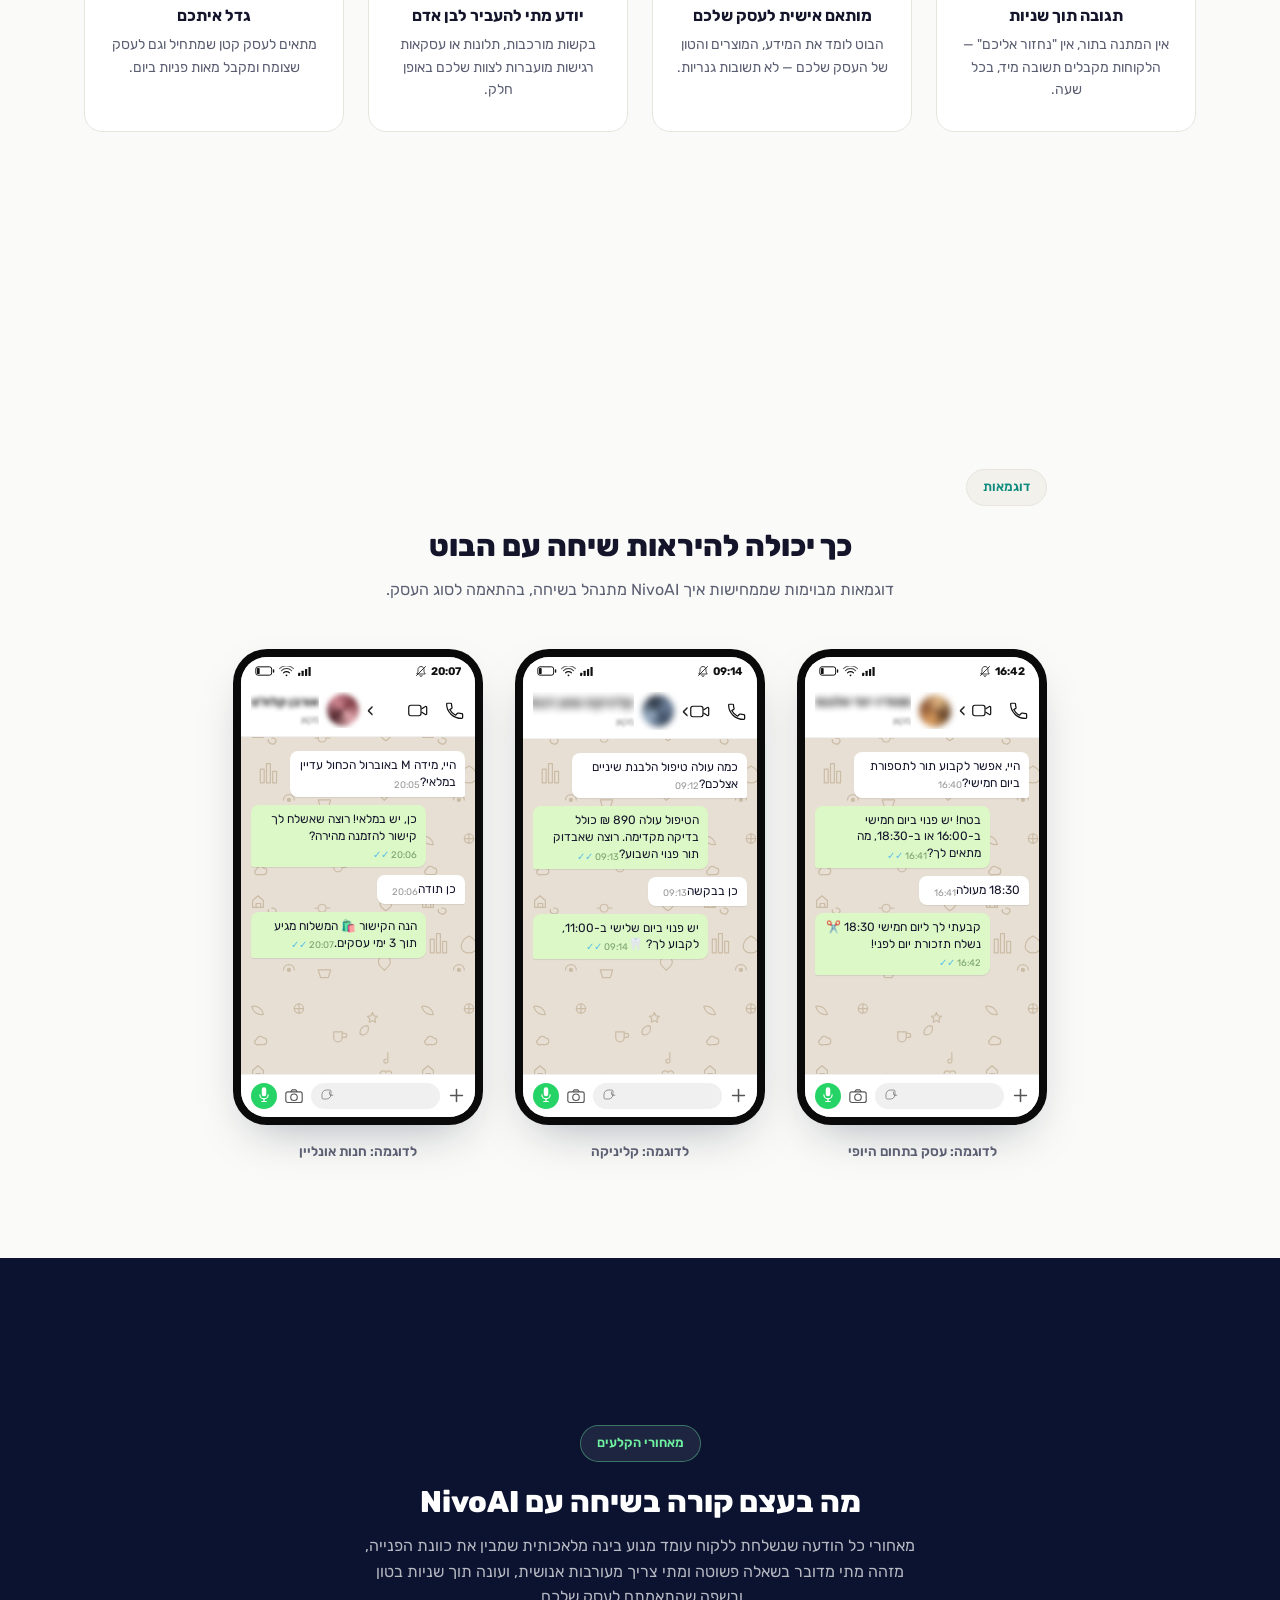
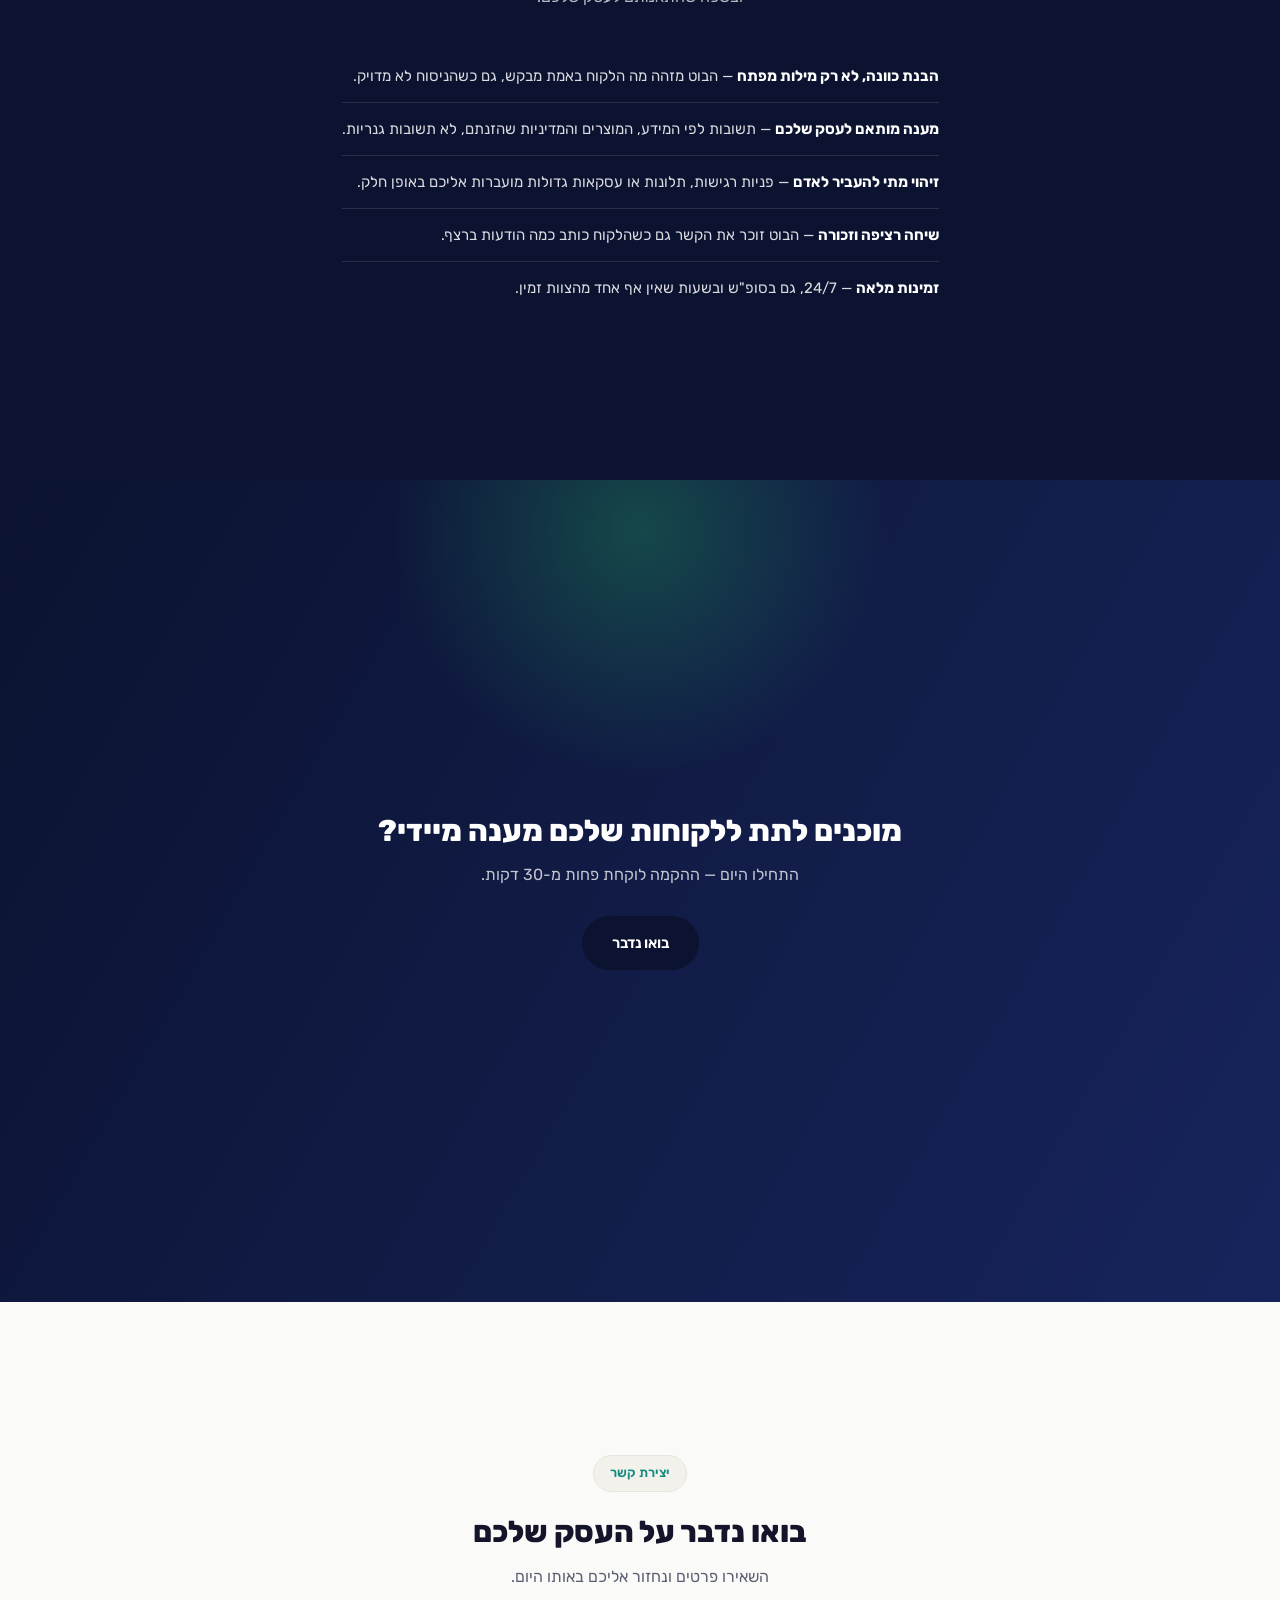
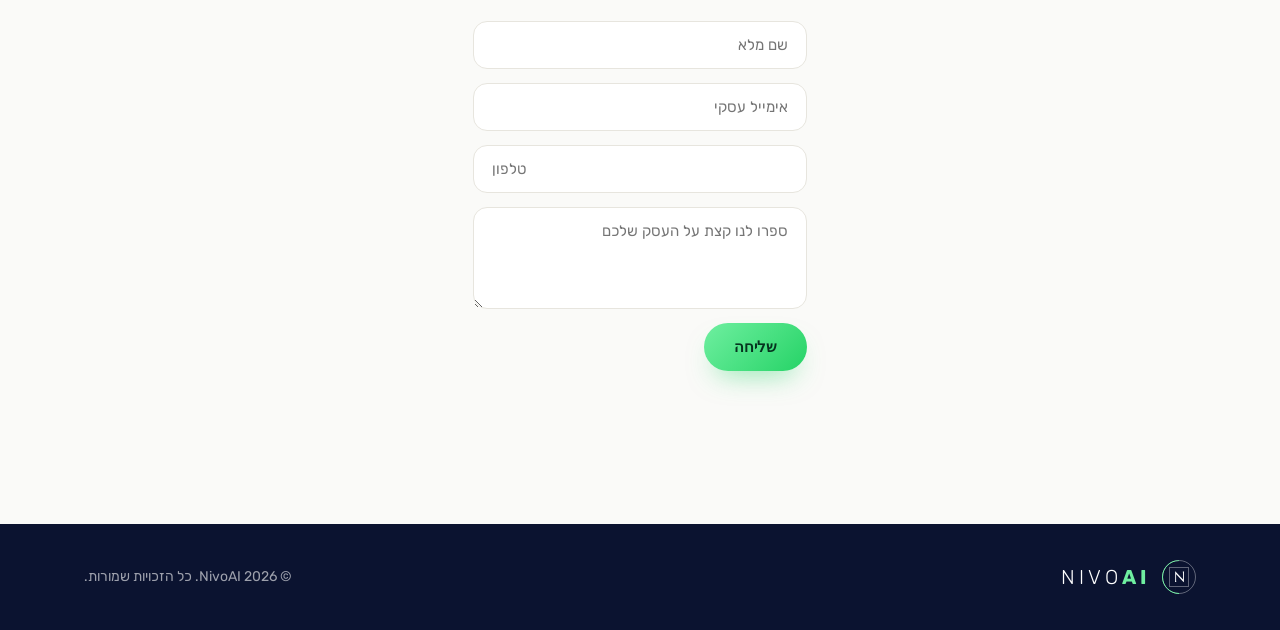
==== commit fbef5490: "Richer/denser doodle background pattern and distinct blurred avatar colors per example conversation" ====
--- a/index.html
+++ b/index.html
@@ -234,7 +234,7 @@
                 </div>
                 <div class="phone-header-right">
                   <span class="phone-back">›</span>
-                  <span class="phone-avatar"></span>
+                  <span class="phone-avatar phone-avatar-1"></span>
                   <div class="phone-header-text">
                     <span class="phone-name-blur">סטודיו יופי אלגנס</span>
                     <span class="phone-status-text">מקוון</span>
@@ -273,7 +273,7 @@
                 </div>
                 <div class="phone-header-right">
                   <span class="phone-back">›</span>
-                  <span class="phone-avatar"></span>
+                  <span class="phone-avatar phone-avatar-2"></span>
                   <div class="phone-header-text">
                     <span class="phone-name-blur">קליניקת שאן דנטל</span>
                     <span class="phone-status-text">מקוון</span>
@@ -312,7 +312,7 @@
                 </div>
                 <div class="phone-header-right">
                   <span class="phone-back">›</span>
-                  <span class="phone-avatar"></span>
+                  <span class="phone-avatar phone-avatar-3"></span>
                   <div class="phone-header-text">
                     <span class="phone-name-blur">אורבן קלוז'ט</span>
                     <span class="phone-status-text">מקוון</span>
--- a/style.css
+++ b/style.css
@@ -404,8 +404,8 @@
 
 .phone-screen {
   background-color: #E7DFD3;
-  background-image: url("data:image/svg+xml,%3Csvg%20xmlns%3D%22http%3A%2F%2Fwww.w3.org%2F2000%2Fsvg%22%20width%3D%22130%22%20height%3D%22130%22%3E%3Cg%20fill%3D%22none%22%20stroke%3D%22%23B9A489%22%20stroke-width%3D%221.6%22%20stroke-linecap%3D%22round%22%20stroke-linejoin%3D%22round%22%20opacity%3D%220.6%22%3E%3Cpath%20d%3D%22M14%2012c8%200%2013%206%2013%2013-8%200-13-6-13-13z%22%2F%3E%3Cpath%20d%3D%22M100%2020l2%204.5%204.5.5-3.2%203.2.7%204.5-4-2.4-4%202.4.7-4.5-3.2-3.2%204.5-.5z%22%2F%3E%3Cpath%20d%3D%22M20%2055a5%205%200%200%201%209-2%204.3%204.3%200%200%201%204.3%204.3%204.3%204.3%200%200%201-4.3%204.3H23a3.5%203.5%200%200%201-3-6.6z%22%2F%3E%3Cpath%20d%3D%22M70%2045h11v7.5a5.5%205.5%200%200%201-11%200z%22%2F%3E%3Cpath%20d%3D%22M81%2047h3a2.7%202.7%200%200%201%200%205.4h-3%22%2F%3E%3Cpath%20d%3D%22M100%2072v11a2.6%202.6%200%201%201-2-2.5%22%2F%3E%3Cpath%20d%3D%22M15%2095l7-6%207%206v9H15z%22%2F%3E%3Cpath%20d%3D%22M19.5%20104v-5h6v5%22%2F%3E%3Cpath%20d%3D%22M105%20100c0-2.6-2-4.3-4.3-4.3-1.6%200-2.7.8-3.2%202.1-.5-1.3-1.6-2.1-3.2-2.1-2.3%200-4.3%201.7-4.3%204.3%200%203.2%204.3%206.4%207.5%208.5%203.2-2.1%207.5-5.3%207.5-8.5z%22%2F%3E%3Ccircle%20cx%3D%2255%22%20cy%3D%2215%22%20r%3D%226%22%2F%3E%3Cpath%20d%3D%22M49%2015h12M55%209v12%22%2F%3E%3Cpath%20d%3D%22M40%20100c5-2%208%202%205%206-3%203-9%201-9-3%22%2F%3E%3C%2Fg%3E%3C%2Fsvg%3E");
-  background-size: 130px 130px;
+  background-image: url("data:image/svg+xml,%3Csvg%20xmlns%3D%22http%3A%2F%2Fwww.w3.org%2F2000%2Fsvg%22%20width%3D%22220%22%20height%3D%22220%22%3E%3Cg%20fill%3D%22none%22%20stroke%3D%22%23B9A489%22%20stroke-width%3D%221.6%22%20stroke-linecap%3D%22round%22%20stroke-linejoin%3D%22round%22%20opacity%3D%220.6%22%3E%0A%3Cpath%20d%3D%22M14%2012c8%200%2013%206%2013%2013-8%200-13-6-13-13z%22%20transform%3D%22rotate(-10%2014%2012)%22%2F%3E%0A%3Cpath%20d%3D%22M170%2020l2%204.5%204.5.5-3.2%203.2.7%204.5-4-2.4-4%202.4.7-4.5-3.2-3.2%204.5-.5z%22%2F%3E%0A%3Cpath%20d%3D%22M20%2055a5%205%200%200%201%209-2%204.3%204.3%200%200%201%204.3%204.3%204.3%204.3%200%200%201-4.3%204.3H23a3.5%203.5%200%200%201-3-6.6z%22%2F%3E%0A%3Cpath%20d%3D%22M120%2045h11v7.5a5.5%205.5%200%200%201-11%200z%22%2F%3E%0A%3Cpath%20d%3D%22M131%2047h3a2.7%202.7%200%200%201%200%205.4h-3%22%2F%3E%0A%3Cpath%20d%3D%22M190%2072v11a2.6%202.6%200%201%201-2-2.5%22%2F%3E%0A%3Cpath%20d%3D%22M15%2095l7-6%207%206v9H15z%22%2F%3E%0A%3Cpath%20d%3D%22M19.5%20104v-5h6v5%22%2F%3E%0A%3Cpath%20d%3D%22M195%20100c0-2.6-2-4.3-4.3-4.3-1.6%200-2.7.8-3.2%202.1-.5-1.3-1.6-2.1-3.2-2.1-2.3%200-4.3%201.7-4.3%204.3%200%203.2%204.3%206.4%207.5%208.5%203.2-2.1%207.5-5.3%207.5-8.5z%22%2F%3E%0A%3Ccircle%20cx%3D%2275%22%20cy%3D%2215%22%20r%3D%226%22%2F%3E%0A%3Cpath%20d%3D%22M69%2015h12M75%209v12%22%2F%3E%0A%3Cpath%20d%3D%22M40%20105c5-2%208%202%205%206-3%203-9%201-9-3%22%20transform%3D%22rotate(15%2040%20105)%22%2F%3E%0A%3Cpath%20d%3D%22M65%20155a10%208%200%201%200%2020%200c0-6-4-11-10-14-6%203-10%208-10%2014z%22%2F%3E%0A%3Ccircle%20cx%3D%22150%22%20cy%3D%22150%22%20r%3D%229%22%2F%3E%0A%3Cpath%20d%3D%22M144%20150a6%206%200%200%201%2012%200%22%20opacity%3D%220.8%22%2F%3E%0A%3Ccircle%20cx%3D%22147%22%20cy%3D%22148%22%20r%3D%220.9%22%20fill%3D%22%23B9A489%22%2F%3E%3Ccircle%20cx%3D%22153%22%20cy%3D%22148%22%20r%3D%220.9%22%20fill%3D%22%23B9A489%22%2F%3E%0A%3Cpath%20d%3D%22M147%20152q3%202%206%200%22%2F%3E%0A%3Cpath%20d%3D%22M25%20145h5v18h-5zM33%20138h5v25h-5zM41%20148h5v15h-5z%22%2F%3E%0A%3Cpath%20d%3D%22M105%20100c-3%200-5%202-5%205s2%205%205%205%205-2%205-5-2-5-5-5zM100%20105h-4M115%20105h-4%22%20opacity%3D%220.85%22%2F%3E%0A%3Cpath%20d%3D%22M180%20180c-3-3-3-8%200-11a8%208%200%200%201%2011%200c3%203%203%208%200%2011l-5.5%205.5z%22%2F%3E%0A%3Cpath%20d%3D%22M55%20185c0-4%203-7%207-7s7%203%207%207%22%20%2F%3E%0A%3Ccircle%20cx%3D%2262%22%20cy%3D%22185%22%20r%3D%222%22%20fill%3D%22%23B9A489%22%2F%3E%0A%3Cpath%20d%3D%22M165%2040c0%205-3%209-8%209-2%200-3-1-3-3%200-4%203-8%208-9%202%200%203%201%203%203z%22%2F%3E%0A%3Cpath%20d%3D%22M100%20185h16l-3%2010h-10z%22%2F%3E%0A%3C%2Fg%3E%3C%2Fsvg%3E");
+  background-size: 170px 170px;
   border-radius: 26px;
   overflow: hidden;
   display: flex;
@@ -479,9 +479,19 @@
   width: 32px;
   height: 32px;
   border-radius: 50%;
-  background: conic-gradient(from 210deg, #d9a066, #8a5a3b, #c98a4f, #4a3527, #d9a066);
+  flex-shrink: 0;
   filter: blur(3px) saturate(1.1);
-  flex-shrink: 0;
+}
+.phone-avatar-1 {
+  background: conic-gradient(from 200deg, #d9a066, #8a5a3b, #e0b98a, #5c3f28, #d9a066);
+}
+.phone-avatar-2 {
+  background: conic-gradient(from 60deg, #6d7f99, #3c4a5e, #9db3c9, #2a333f, #6d7f99);
+  filter: blur(3.4px) saturate(1.05);
+}
+.phone-avatar-3 {
+  background: conic-gradient(from 320deg, #c98a94, #7a3f47, #e0aeb3, #4a262b, #c98a94);
+  filter: blur(2.6px) saturate(1.15);
 }
 
 .phone-header-text { overflow: hidden; text-align: right; }
@@ -495,6 +505,8 @@
   filter: blur(3.5px);
   opacity: 0.95;
 }
+.phone-card:nth-child(2) .phone-name-blur { filter: blur(4.2px); font-size: 13.5px; }
+.phone-card:nth-child(3) .phone-name-blur { filter: blur(2.9px); font-size: 12.5px; }
 
 .phone-status-text {
   display: block;
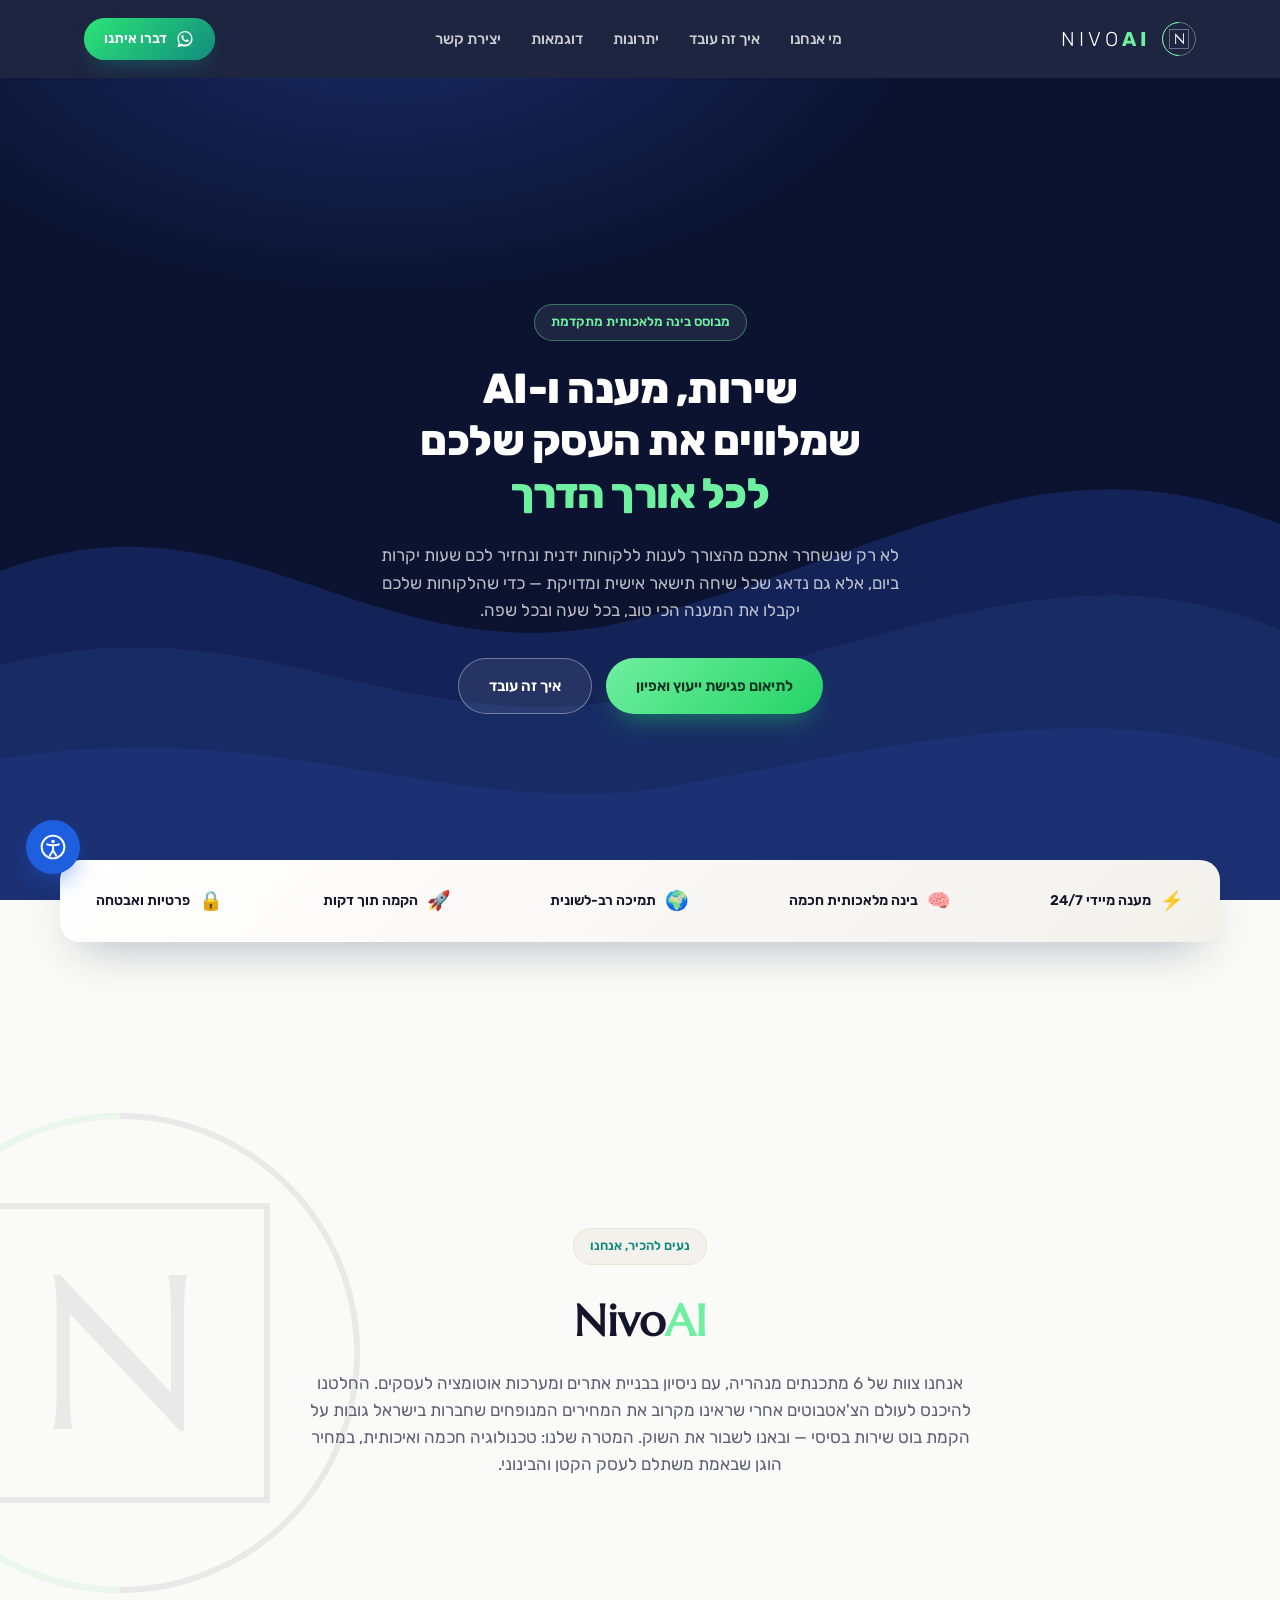
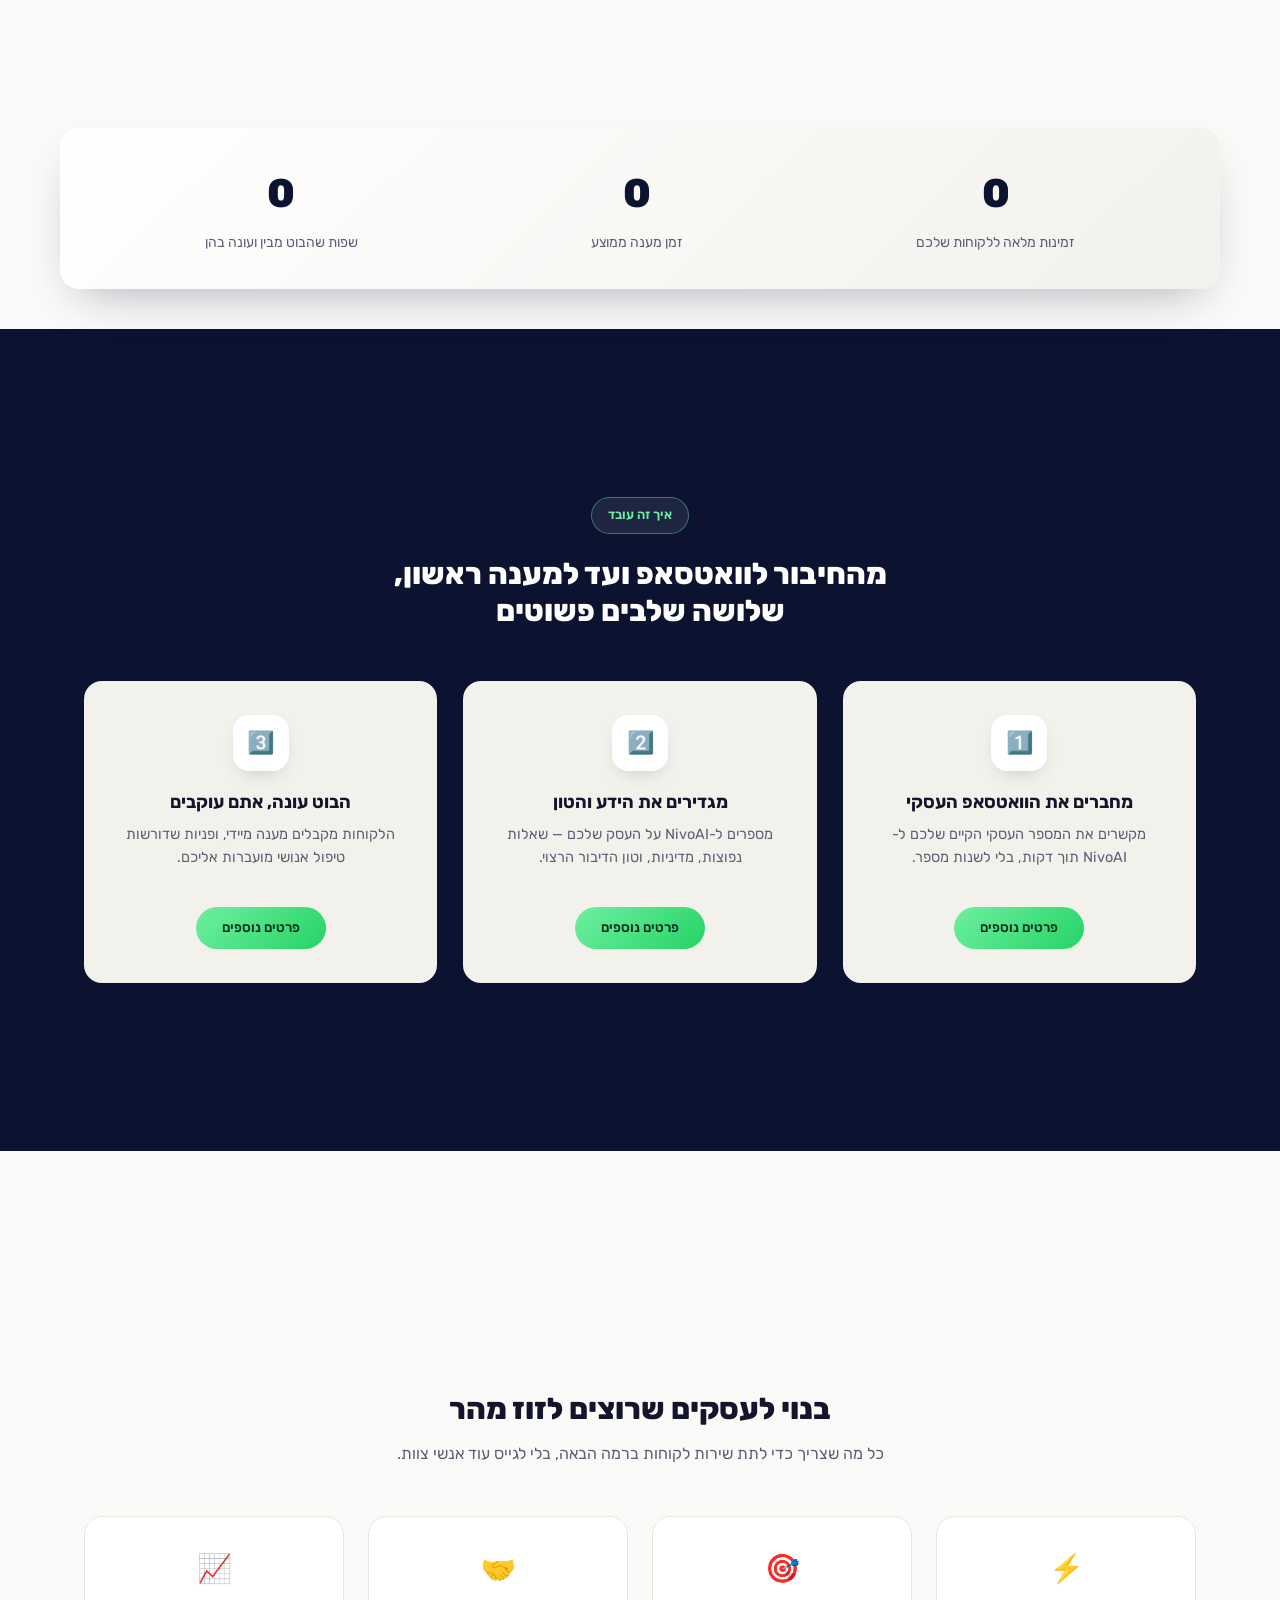
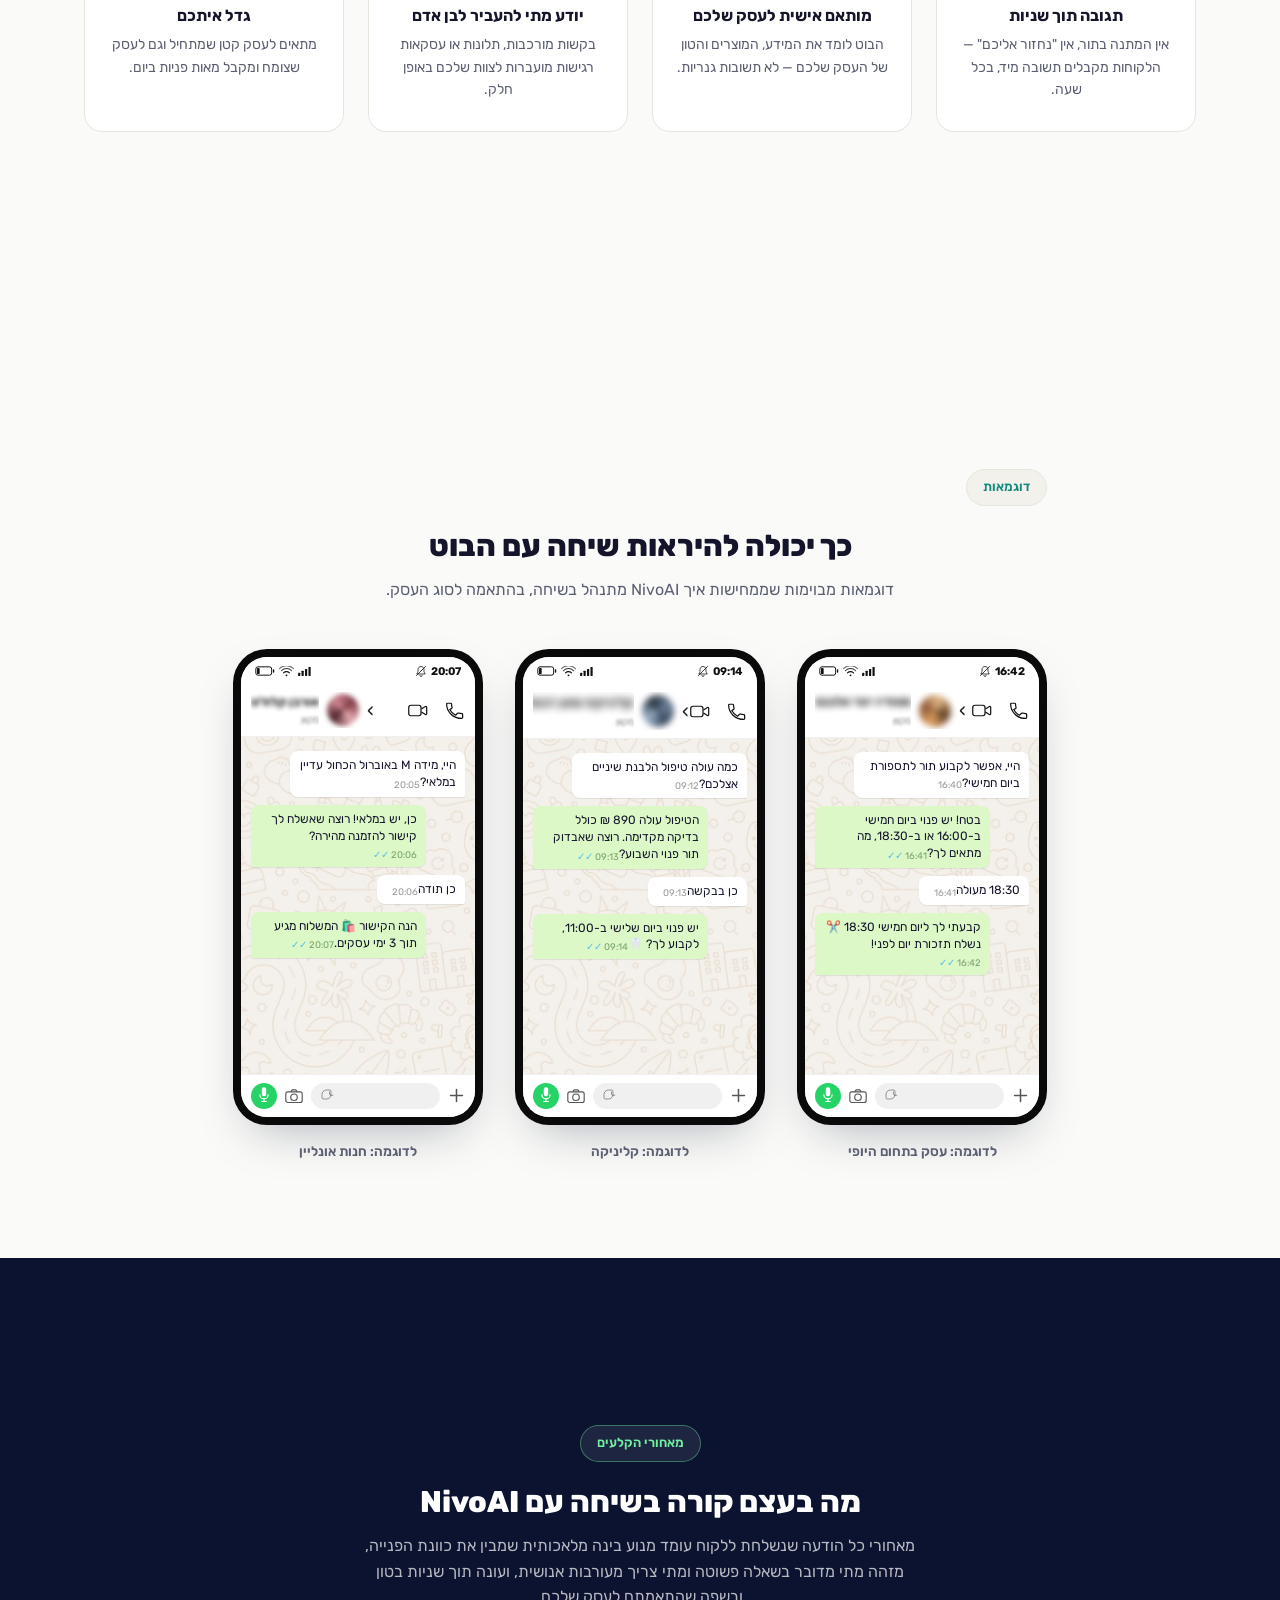
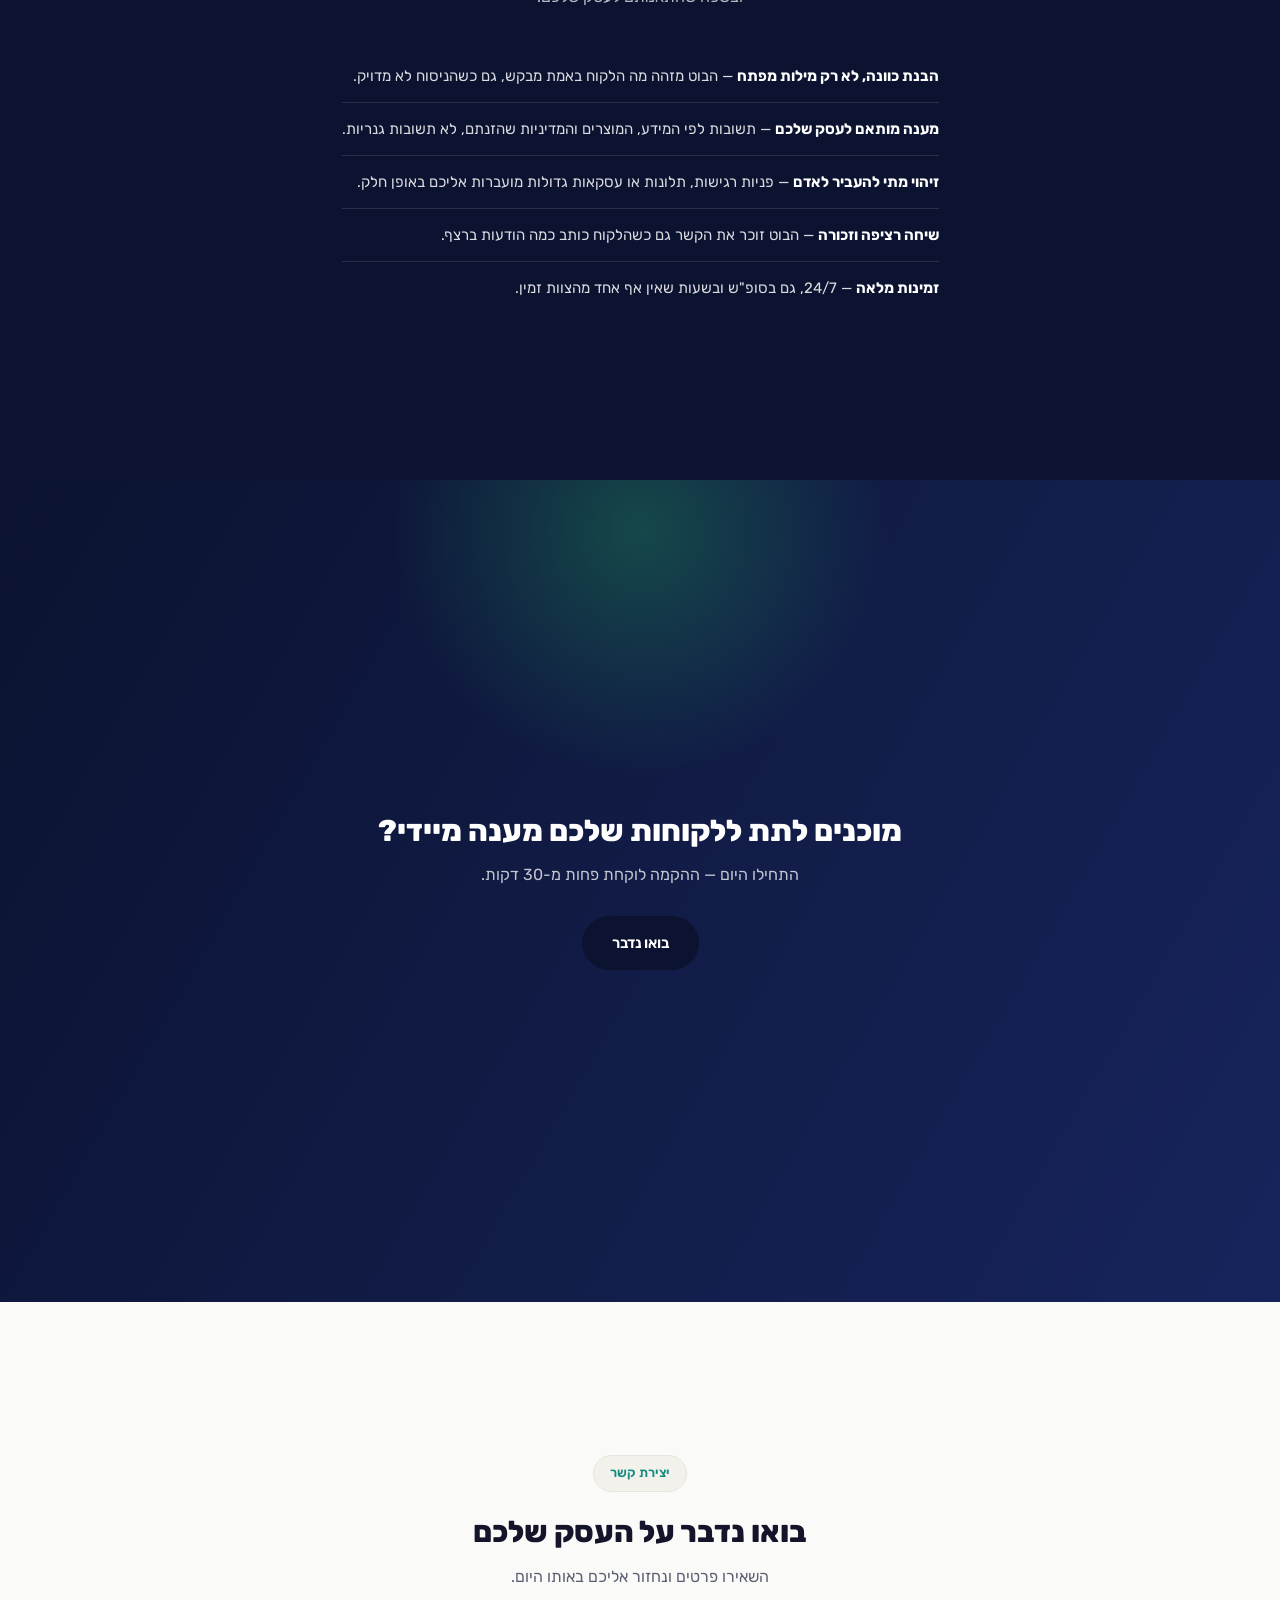
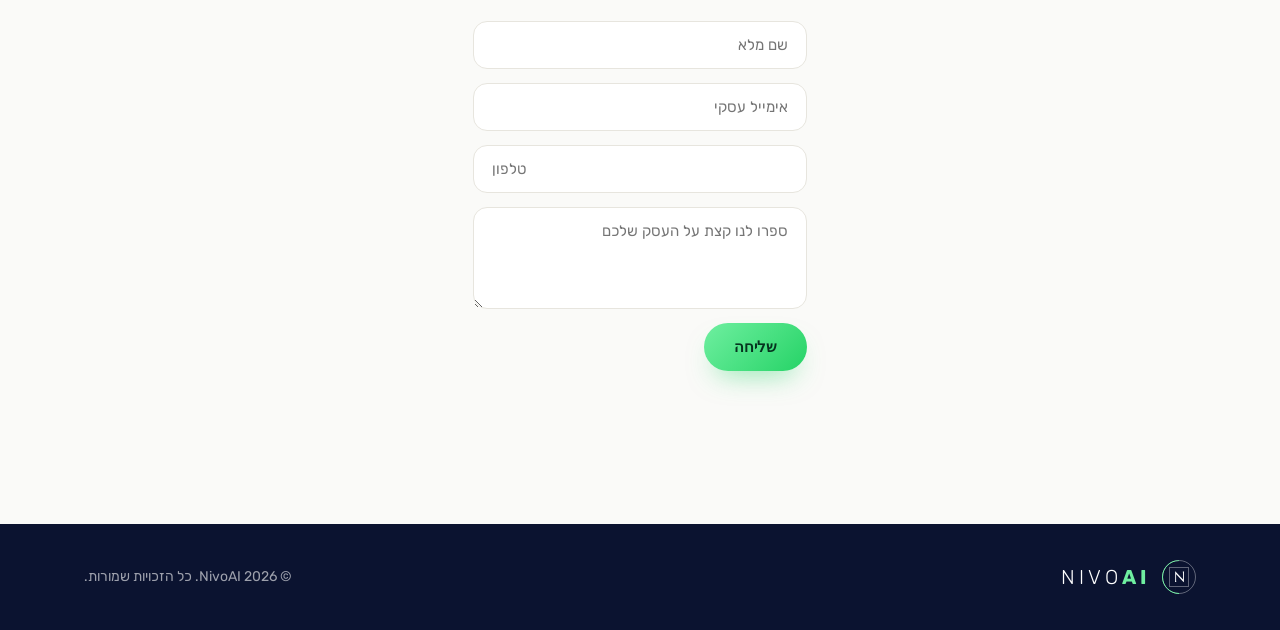
==== commit e5de6b06: "Update about section copy and add large faded brand emblem in background, Vitrue-style" ====
--- a/index.html
+++ b/index.html
@@ -130,12 +130,20 @@
   </div>
 
   <section class="section about" id="about">
+    <span class="about-bg-emblem" aria-hidden="true">
+      <span class="circle-bg"></span>
+      <span class="circle-accent"></span>
+      <span class="square"></span>
+      <span class="letter">N</span>
+    </span>
     <div class="container about-inner">
       <span class="eyebrow eyebrow-dark">נעים להכיר, אנחנו</span>
       <h2 class="brand-title">Nivo<span class="gold-text">AI</span></h2>
       <p class="about-text">
-        אנחנו בונים עוזרי שירות לקוחות מבוססי בינה מלאכותית שיושבים ישירות בתוך הוואטסאפ העסקי שלכם.
-        המטרה שלנו: שכל לקוח יקבל תשובה מיידית, בכל שעה, מבלי שתצטרכו להעסיק עוד נציג שירות.
+        אנחנו צוות של 6 מתכנתים מנהריה, עם ניסיון בבניית אתרים ומערכות אוטומציה לעסקים.
+        החלטנו להיכנס לעולם הצ'אטבוטים אחרי שראינו מקרוב את המחירים המנופחים שחברות בישראל
+        גובות על הקמת בוט שירות בסיסי — ובאנו לשבור את השוק. המטרה שלנו: טכנולוגיה חכמה ואיכותית,
+        במחיר הוגן שבאמת משתלם לעסק הקטן והבינוני.
       </p>
     </div>
   </section>
--- a/style.css
+++ b/style.css
@@ -273,8 +273,42 @@
 }
 
 /* ---------- About ---------- */
-.about { padding-top: 80px; text-align: center; }
-.about-inner { max-width: 720px; position: relative; }
+.about { padding-top: 80px; text-align: center; position: relative; overflow: hidden; }
+.about-inner { max-width: 720px; position: relative; z-index: 2; }
+
+.about-bg-emblem {
+  position: absolute;
+  top: 50%;
+  left: -120px;
+  transform: translateY(-50%);
+  width: 480px;
+  height: 480px;
+  z-index: 1;
+  opacity: 0.07;
+  pointer-events: none;
+}
+.about-bg-emblem .circle-bg {
+  position: absolute; inset: 0;
+  border-radius: 50%;
+  border: 6px solid var(--ink);
+}
+.about-bg-emblem .circle-accent {
+  position: absolute; inset: 0;
+  border-radius: 50%;
+  border: 6px solid var(--gold);
+  clip-path: inset(0 50% 0 0);
+}
+.about-bg-emblem .square {
+  position: absolute; inset: 90px;
+  border: 6px solid var(--ink);
+}
+.about-bg-emblem .letter {
+  position: absolute; inset: 0;
+  display: flex; align-items: center; justify-content: center;
+  font-family: 'Marcellus', serif;
+  font-size: 220px;
+  color: var(--ink);
+}
 
 .brand-title {
   font-family: 'Marcellus', serif;
@@ -403,9 +437,10 @@
 }
 
 .phone-screen {
-  background-color: #E7DFD3;
-  background-image: url("data:image/svg+xml,%3Csvg%20xmlns%3D%22http%3A%2F%2Fwww.w3.org%2F2000%2Fsvg%22%20width%3D%22220%22%20height%3D%22220%22%3E%3Cg%20fill%3D%22none%22%20stroke%3D%22%23B9A489%22%20stroke-width%3D%221.6%22%20stroke-linecap%3D%22round%22%20stroke-linejoin%3D%22round%22%20opacity%3D%220.6%22%3E%0A%3Cpath%20d%3D%22M14%2012c8%200%2013%206%2013%2013-8%200-13-6-13-13z%22%20transform%3D%22rotate(-10%2014%2012)%22%2F%3E%0A%3Cpath%20d%3D%22M170%2020l2%204.5%204.5.5-3.2%203.2.7%204.5-4-2.4-4%202.4.7-4.5-3.2-3.2%204.5-.5z%22%2F%3E%0A%3Cpath%20d%3D%22M20%2055a5%205%200%200%201%209-2%204.3%204.3%200%200%201%204.3%204.3%204.3%204.3%200%200%201-4.3%204.3H23a3.5%203.5%200%200%201-3-6.6z%22%2F%3E%0A%3Cpath%20d%3D%22M120%2045h11v7.5a5.5%205.5%200%200%201-11%200z%22%2F%3E%0A%3Cpath%20d%3D%22M131%2047h3a2.7%202.7%200%200%201%200%205.4h-3%22%2F%3E%0A%3Cpath%20d%3D%22M190%2072v11a2.6%202.6%200%201%201-2-2.5%22%2F%3E%0A%3Cpath%20d%3D%22M15%2095l7-6%207%206v9H15z%22%2F%3E%0A%3Cpath%20d%3D%22M19.5%20104v-5h6v5%22%2F%3E%0A%3Cpath%20d%3D%22M195%20100c0-2.6-2-4.3-4.3-4.3-1.6%200-2.7.8-3.2%202.1-.5-1.3-1.6-2.1-3.2-2.1-2.3%200-4.3%201.7-4.3%204.3%200%203.2%204.3%206.4%207.5%208.5%203.2-2.1%207.5-5.3%207.5-8.5z%22%2F%3E%0A%3Ccircle%20cx%3D%2275%22%20cy%3D%2215%22%20r%3D%226%22%2F%3E%0A%3Cpath%20d%3D%22M69%2015h12M75%209v12%22%2F%3E%0A%3Cpath%20d%3D%22M40%20105c5-2%208%202%205%206-3%203-9%201-9-3%22%20transform%3D%22rotate(15%2040%20105)%22%2F%3E%0A%3Cpath%20d%3D%22M65%20155a10%208%200%201%200%2020%200c0-6-4-11-10-14-6%203-10%208-10%2014z%22%2F%3E%0A%3Ccircle%20cx%3D%22150%22%20cy%3D%22150%22%20r%3D%229%22%2F%3E%0A%3Cpath%20d%3D%22M144%20150a6%206%200%200%201%2012%200%22%20opacity%3D%220.8%22%2F%3E%0A%3Ccircle%20cx%3D%22147%22%20cy%3D%22148%22%20r%3D%220.9%22%20fill%3D%22%23B9A489%22%2F%3E%3Ccircle%20cx%3D%22153%22%20cy%3D%22148%22%20r%3D%220.9%22%20fill%3D%22%23B9A489%22%2F%3E%0A%3Cpath%20d%3D%22M147%20152q3%202%206%200%22%2F%3E%0A%3Cpath%20d%3D%22M25%20145h5v18h-5zM33%20138h5v25h-5zM41%20148h5v15h-5z%22%2F%3E%0A%3Cpath%20d%3D%22M105%20100c-3%200-5%202-5%205s2%205%205%205%205-2%205-5-2-5-5-5zM100%20105h-4M115%20105h-4%22%20opacity%3D%220.85%22%2F%3E%0A%3Cpath%20d%3D%22M180%20180c-3-3-3-8%200-11a8%208%200%200%201%2011%200c3%203%203%208%200%2011l-5.5%205.5z%22%2F%3E%0A%3Cpath%20d%3D%22M55%20185c0-4%203-7%207-7s7%203%207%207%22%20%2F%3E%0A%3Ccircle%20cx%3D%2262%22%20cy%3D%22185%22%20r%3D%222%22%20fill%3D%22%23B9A489%22%2F%3E%0A%3Cpath%20d%3D%22M165%2040c0%205-3%209-8%209-2%200-3-1-3-3%200-4%203-8%208-9%202%200%203%201%203%203z%22%2F%3E%0A%3Cpath%20d%3D%22M100%20185h16l-3%2010h-10z%22%2F%3E%0A%3C%2Fg%3E%3C%2Fsvg%3E");
-  background-size: 170px 170px;
+  background-color: #FAF6EF;
+  background-image: url("chat-bg.png");
+  background-size: cover;
+  background-position: center;
   border-radius: 26px;
   overflow: hidden;
   display: flex;
@@ -839,6 +874,9 @@
   .hero h1 { font-size: 32px; }
   .feature-band { margin-top: -20px; }
   .about { padding-top: 60px; }
+  .about-bg-emblem { width: 320px; height: 320px; left: -100px; }
+  .about-bg-emblem .square { inset: 60px; }
+  .about-bg-emblem .letter { font-size: 150px; }
   .stats-band-inner { justify-content: space-between; }
   .stat-item { flex: 1 1 40%; }
 }
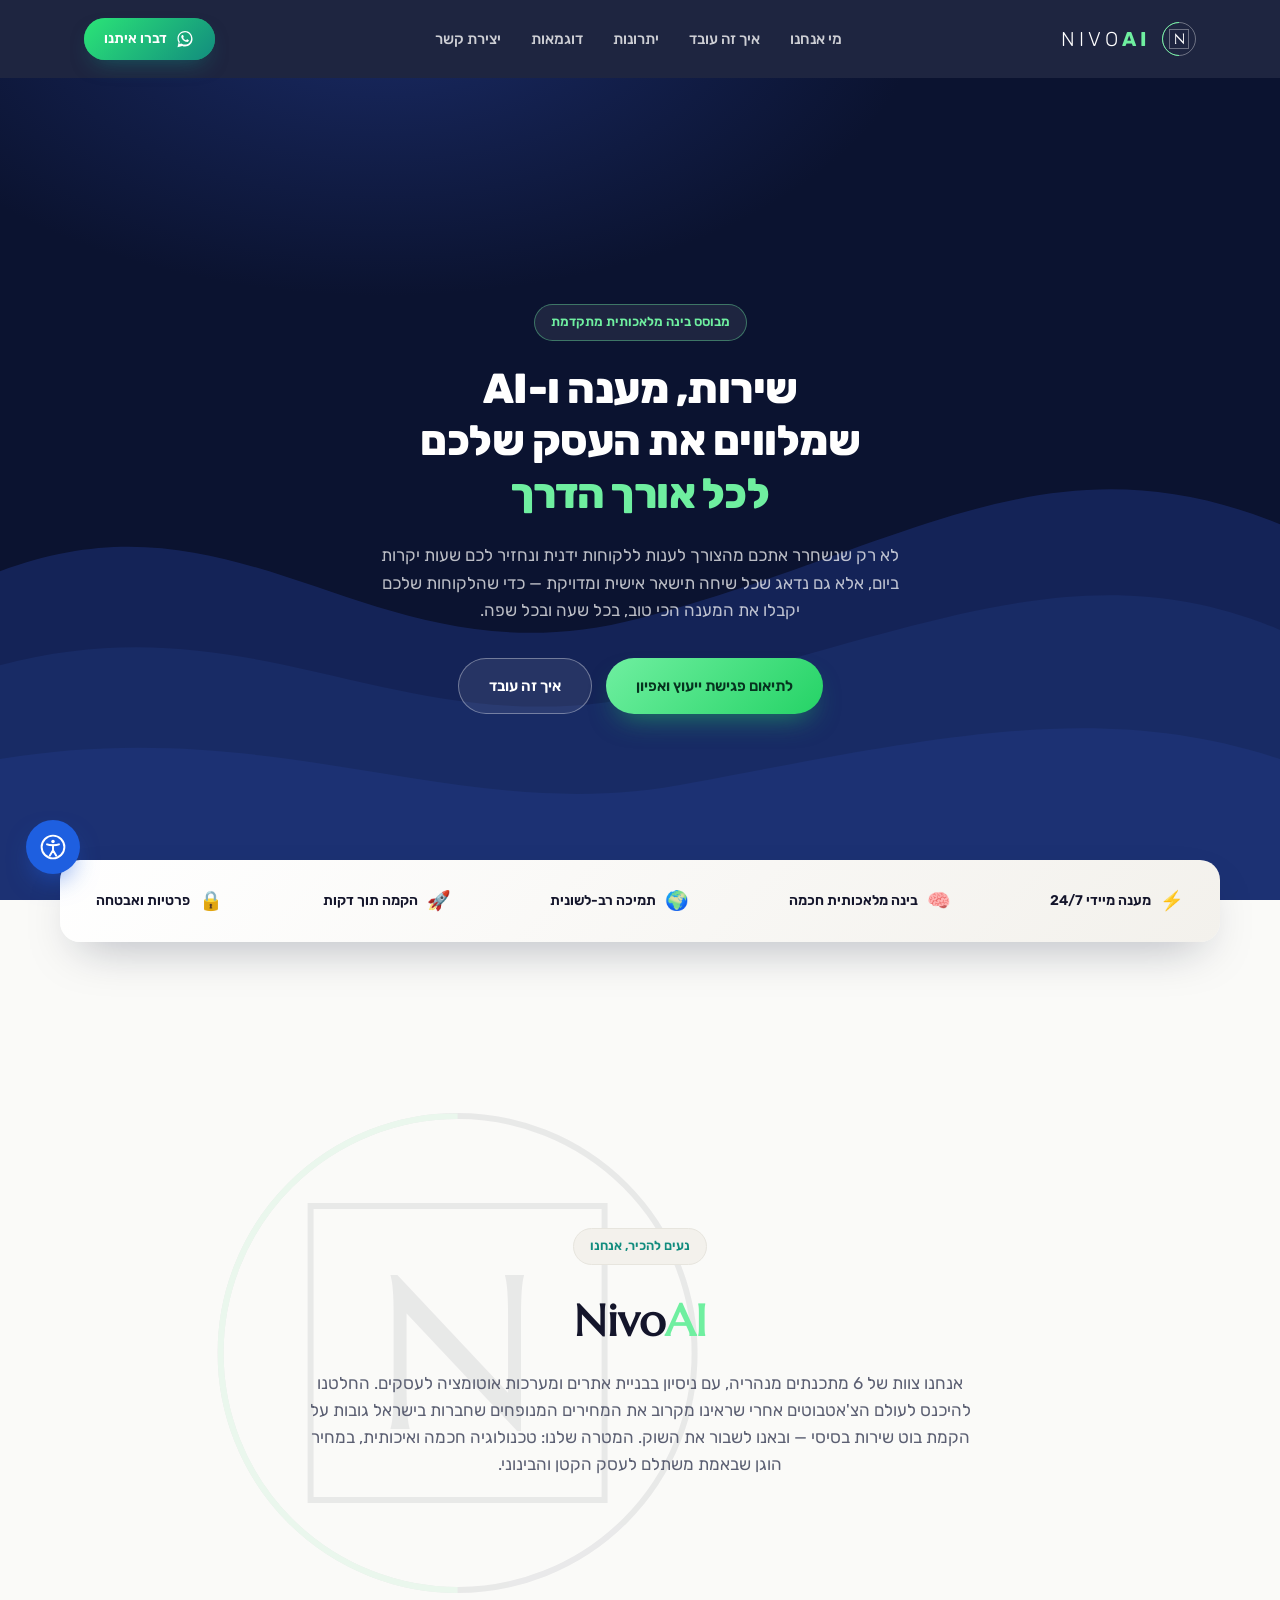
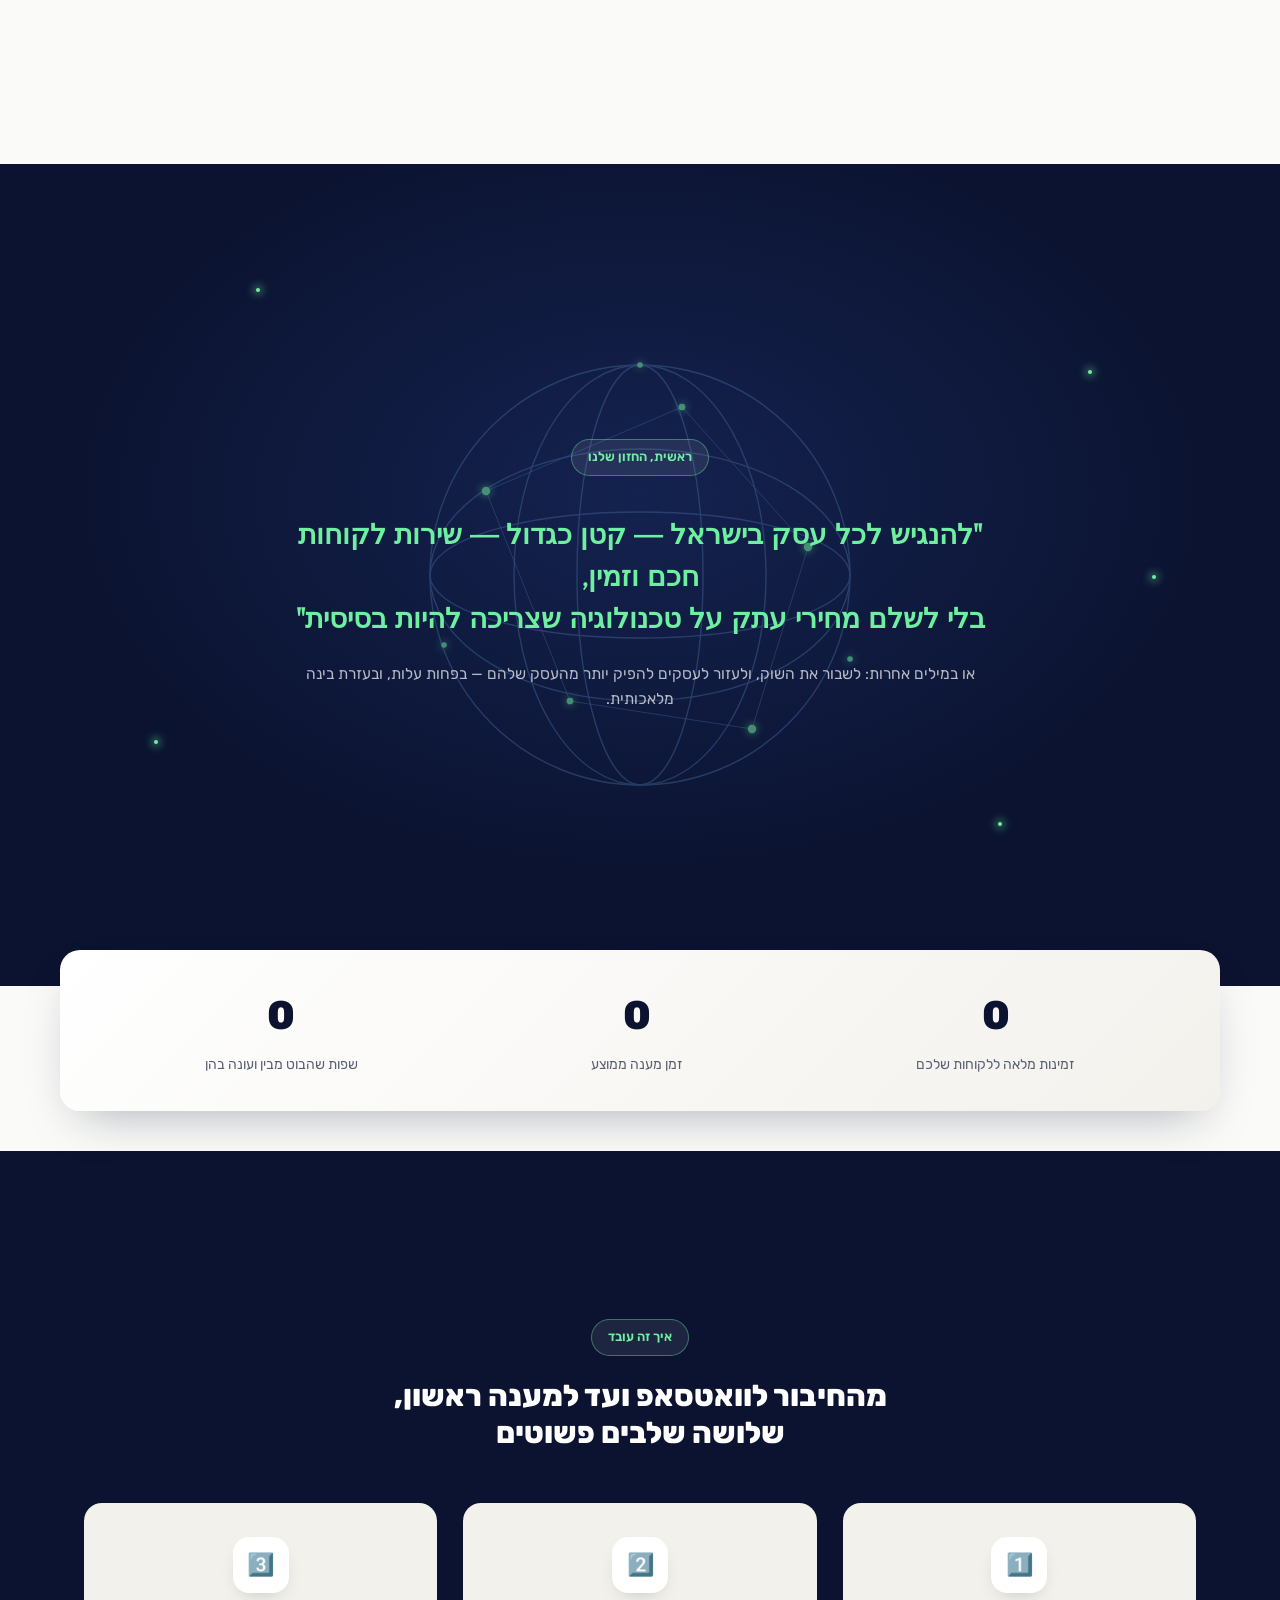
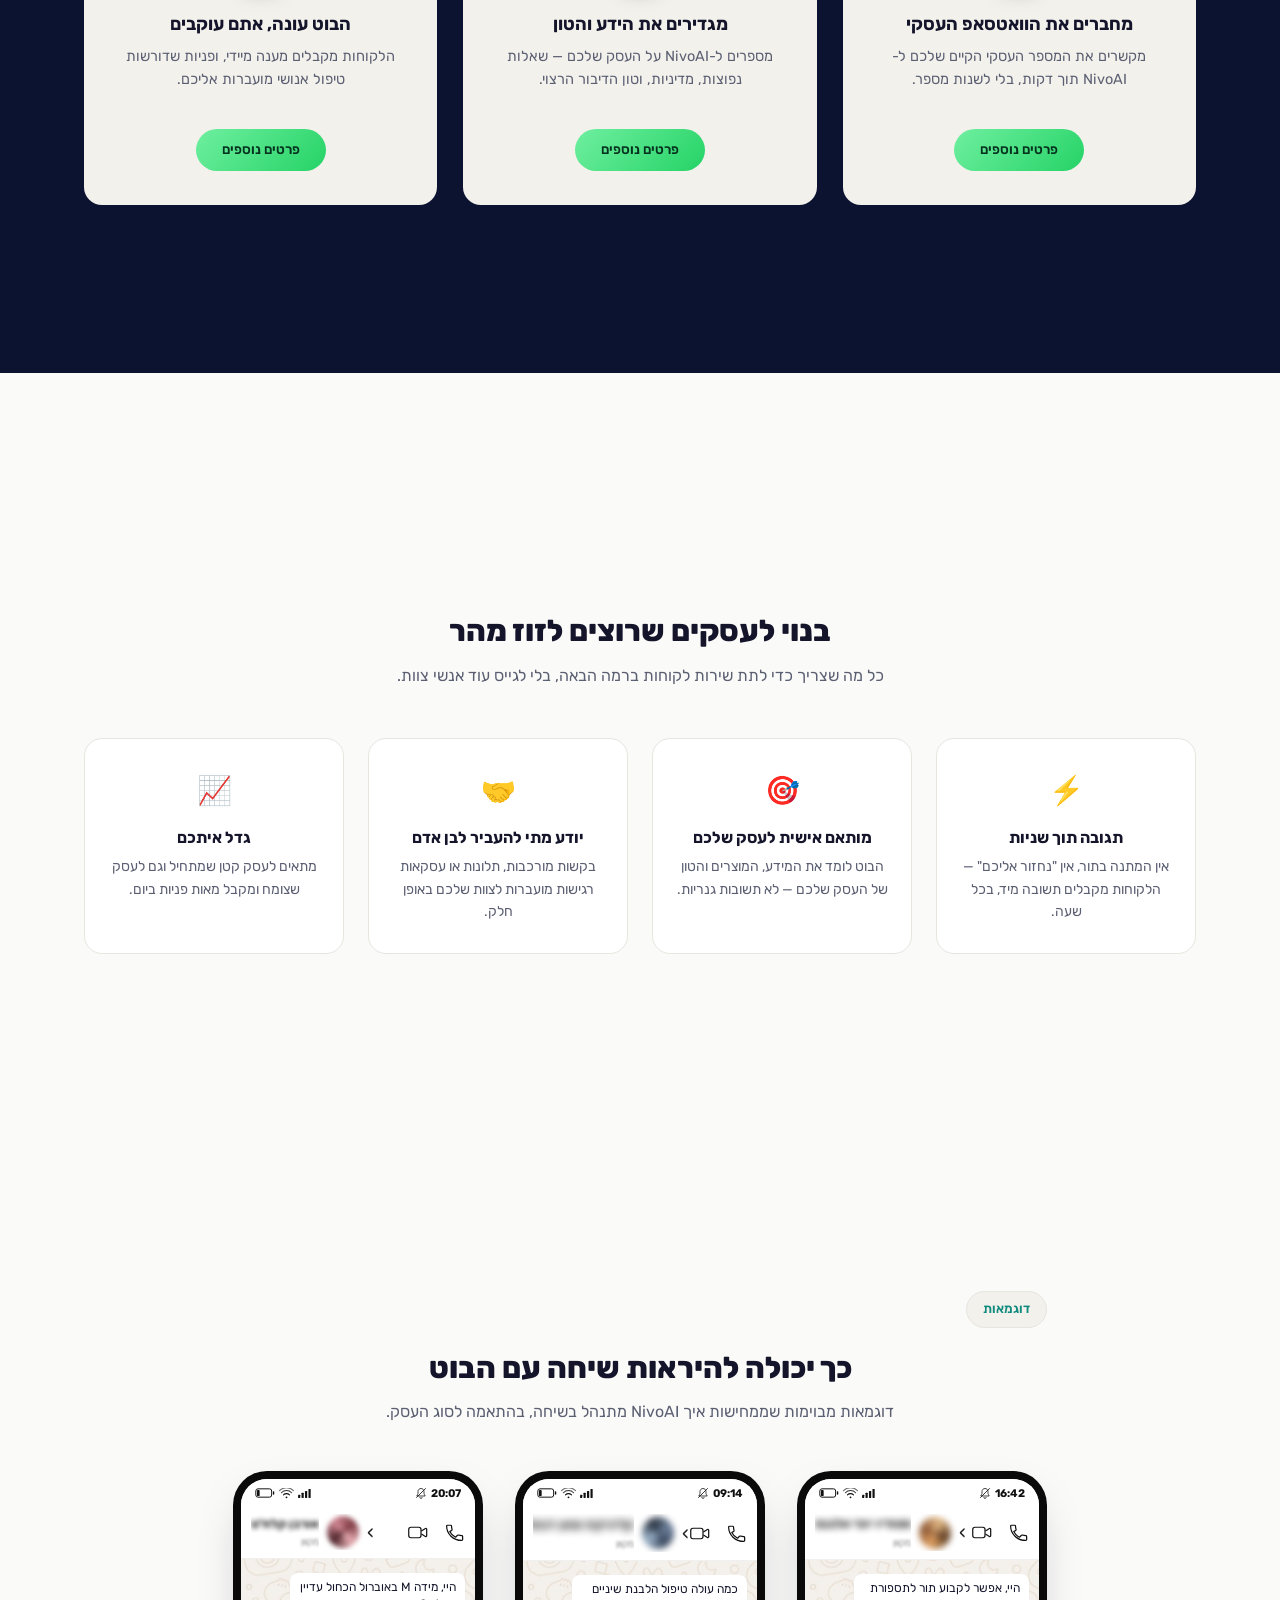
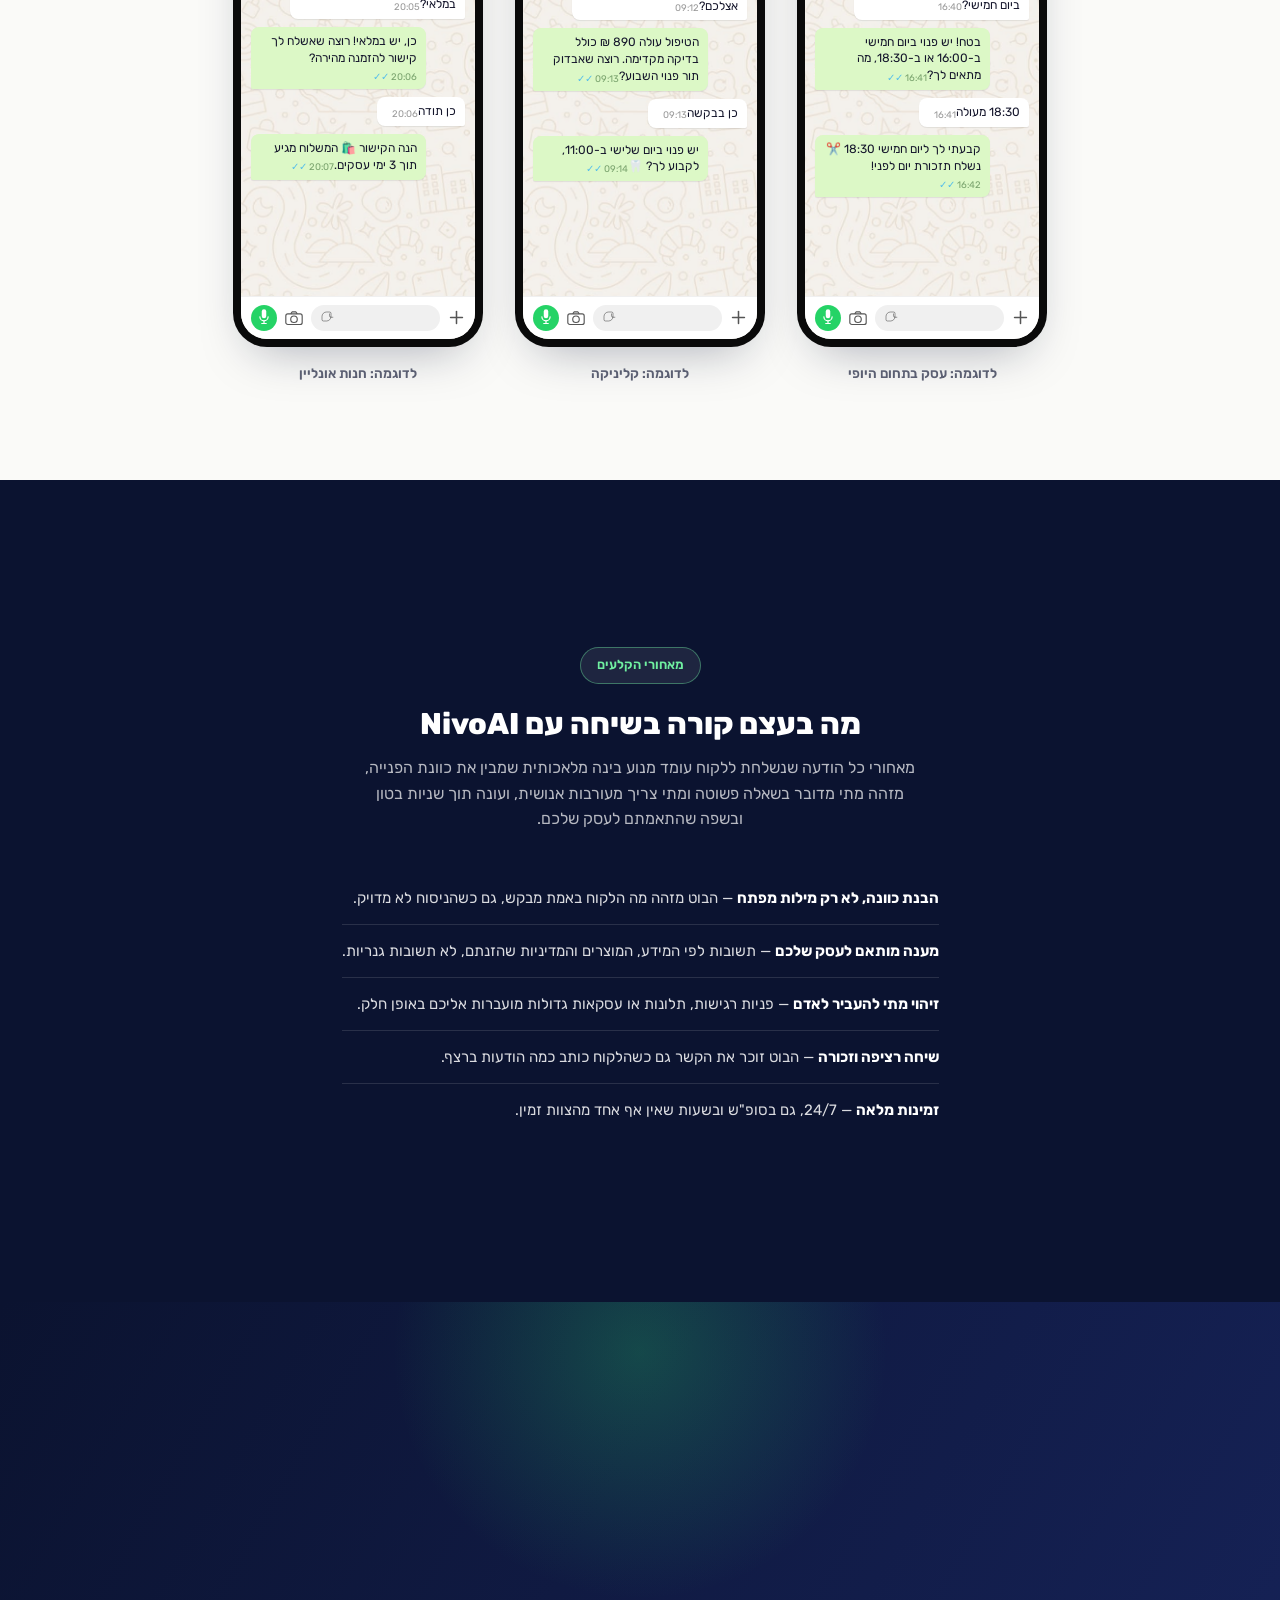
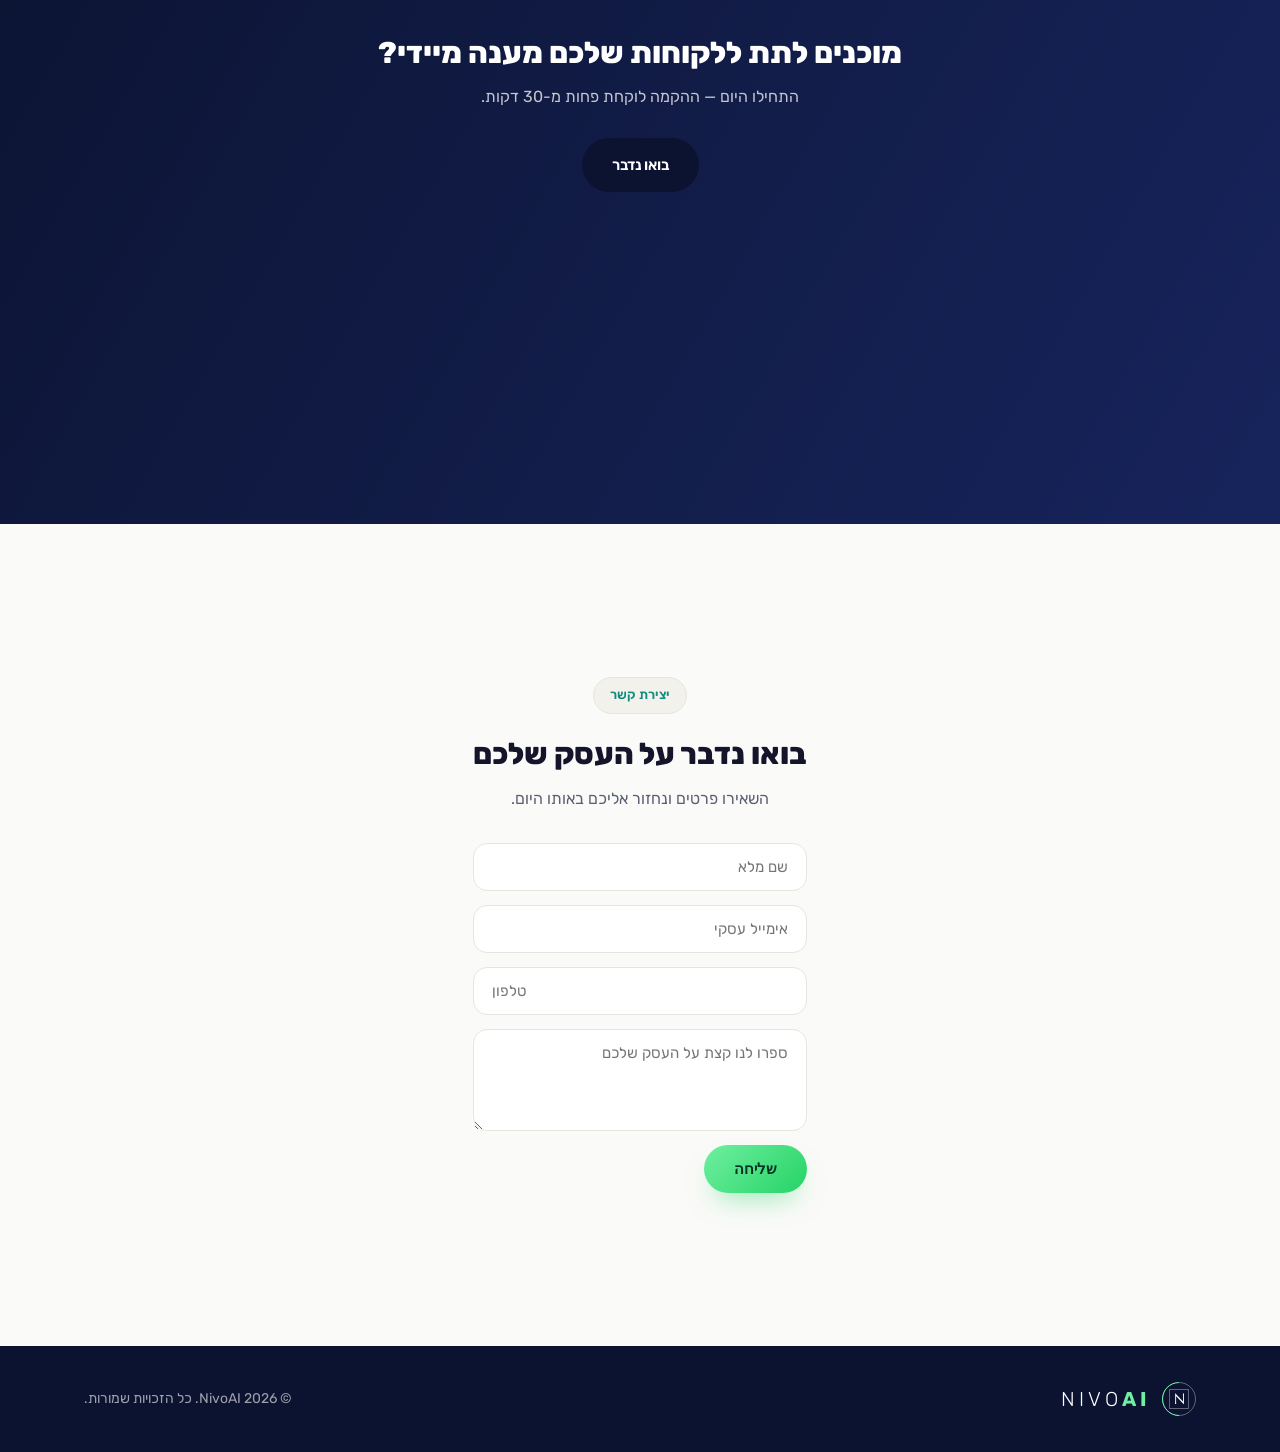
==== commit 76fffbbd: "Add vision section with rotating wireframe globe background, inspired by Vitrue's about page" ====
--- a/index.html
+++ b/index.html
@@ -144,6 +144,56 @@
         החלטנו להיכנס לעולם הצ'אטבוטים אחרי שראינו מקרוב את המחירים המנופחים שחברות בישראל
         גובות על הקמת בוט שירות בסיסי — ובאנו לשבור את השוק. המטרה שלנו: טכנולוגיה חכמה ואיכותית,
         במחיר הוגן שבאמת משתלם לעסק הקטן והבינוני.
+      </p>
+    </div>
+  </section>
+
+  <section class="section vision-section" id="vision">
+    <div class="vision-globe" aria-hidden="true">
+      <svg viewBox="0 0 400 400">
+        <defs>
+          <filter id="glow" x="-100%" y="-100%" width="300%" height="300%">
+            <feGaussianBlur stdDeviation="3" result="blur"/>
+            <feMerge>
+              <feMergeNode in="blur"/>
+              <feMergeNode in="SourceGraphic"/>
+            </feMerge>
+          </filter>
+        </defs>
+        <g class="vision-globe-spin">
+          <circle cx="200" cy="200" r="150" fill="none" stroke="#3a5a8c" stroke-width="1"/>
+          <ellipse cx="200" cy="200" rx="150" ry="45" fill="none" stroke="#3a5a8c" stroke-width="1"/>
+          <ellipse cx="200" cy="200" rx="150" ry="90" fill="none" stroke="#3a5a8c" stroke-width="1"/>
+          <ellipse cx="200" cy="200" rx="45" ry="150" fill="none" stroke="#3a5a8c" stroke-width="1"/>
+          <ellipse cx="200" cy="200" rx="90" ry="150" fill="none" stroke="#3a5a8c" stroke-width="1"/>
+          <line x1="90" y1="140" x2="230" y2="80" stroke="#4d7ab5" stroke-width="0.7" opacity="0.6"/>
+          <line x1="230" y1="80" x2="320" y2="180" stroke="#4d7ab5" stroke-width="0.7" opacity="0.6"/>
+          <line x1="90" y1="140" x2="150" y2="290" stroke="#4d7ab5" stroke-width="0.7" opacity="0.6"/>
+          <line x1="150" y1="290" x2="280" y2="310" stroke="#4d7ab5" stroke-width="0.7" opacity="0.6"/>
+          <line x1="280" y1="310" x2="320" y2="180" stroke="#4d7ab5" stroke-width="0.7" opacity="0.6"/>
+          <g fill="#6fefa0" filter="url(#glow)">
+            <circle cx="90" cy="140" r="3"/>
+            <circle cx="230" cy="80" r="2.4"/>
+            <circle cx="320" cy="180" r="3"/>
+            <circle cx="150" cy="290" r="2.4"/>
+            <circle cx="280" cy="310" r="3"/>
+            <circle cx="200" cy="50" r="2"/>
+            <circle cx="350" cy="260" r="2"/>
+            <circle cx="60" cy="250" r="2"/>
+          </g>
+        </g>
+      </svg>
+      <span class="vision-dot" style="top:15%; left:20%;"></span>
+      <span class="vision-dot" style="top:70%; left:12%;"></span>
+      <span class="vision-dot" style="top:25%; left:85%;"></span>
+      <span class="vision-dot" style="top:80%; left:78%;"></span>
+      <span class="vision-dot" style="top:50%; left:90%;"></span>
+    </div>
+    <div class="container vision-inner">
+      <span class="eyebrow">ראשית, החזון שלנו</span>
+      <h2 class="vision-quote">"להנגיש לכל עסק בישראל — קטן כגדול — שירות לקוחות חכם וזמין,<br>בלי לשלם מחירי עתק על טכנולוגיה שצריכה להיות בסיסית"</h2>
+      <p class="vision-sub">
+        או במילים אחרות: לשבור את השוק, ולעזור לעסקים להפיק יותר מהעסק שלהם — בפחות עלות, ובעזרת בינה מלאכותית.
       </p>
     </div>
   </section>
--- a/style.css
+++ b/style.css
@@ -279,8 +279,8 @@
 .about-bg-emblem {
   position: absolute;
   top: 50%;
-  left: -120px;
-  transform: translateY(-50%);
+  left: 50%;
+  transform: translate(-88%, -50%);
   width: 480px;
   height: 480px;
   z-index: 1;
@@ -316,6 +316,63 @@
   margin-top: 6px;
   color: var(--ink);
 }
+
+/* ---------- Vision (rotating globe) ---------- */
+.vision-section {
+  position: relative;
+  overflow: hidden;
+  background: radial-gradient(ellipse 900px 600px at 50% 40%, #14224f 0%, var(--navy) 65%);
+  color: #fff;
+  text-align: center;
+}
+
+.vision-globe {
+  position: absolute;
+  inset: 0;
+  z-index: 1;
+  pointer-events: none;
+}
+.vision-globe svg {
+  position: absolute;
+  top: 50%;
+  left: 50%;
+  width: min(560px, 90vw);
+  height: min(560px, 90vw);
+  transform: translate(-50%, -50%);
+  opacity: 0.55;
+}
+.vision-globe-spin {
+  transform-origin: 200px 200px;
+  animation: vision-spin 50s linear infinite;
+}
+@keyframes vision-spin {
+  from { transform: rotate(0deg); }
+  to { transform: rotate(360deg); }
+}
+
+.vision-dot {
+  position: absolute;
+  width: 4px;
+  height: 4px;
+  border-radius: 50%;
+  background: var(--gold-light);
+  box-shadow: 0 0 8px 2px rgba(111,239,160,0.6);
+}
+
+.vision-inner { position: relative; z-index: 2; max-width: 780px; }
+.vision-quote {
+  font-family: 'Marcellus', serif;
+  font-size: 28px;
+  line-height: 1.5;
+  color: var(--gold-light);
+  margin-top: 16px;
+}
+.vision-sub {
+  margin-top: 22px;
+  font-size: 15.5px;
+  color: rgba(255,255,255,0.7);
+}
+.vision-section .eyebrow { background: rgba(255,255,255,0.08); border-color: rgba(111,239,160,0.4); }
 
 .about-text {
   margin-top: 22px;
@@ -874,7 +931,7 @@
   .hero h1 { font-size: 32px; }
   .feature-band { margin-top: -20px; }
   .about { padding-top: 60px; }
-  .about-bg-emblem { width: 320px; height: 320px; left: -100px; }
+  .about-bg-emblem { width: 320px; height: 320px; }
   .about-bg-emblem .square { inset: 60px; }
   .about-bg-emblem .letter { font-size: 150px; }
   .stats-band-inner { justify-content: space-between; }
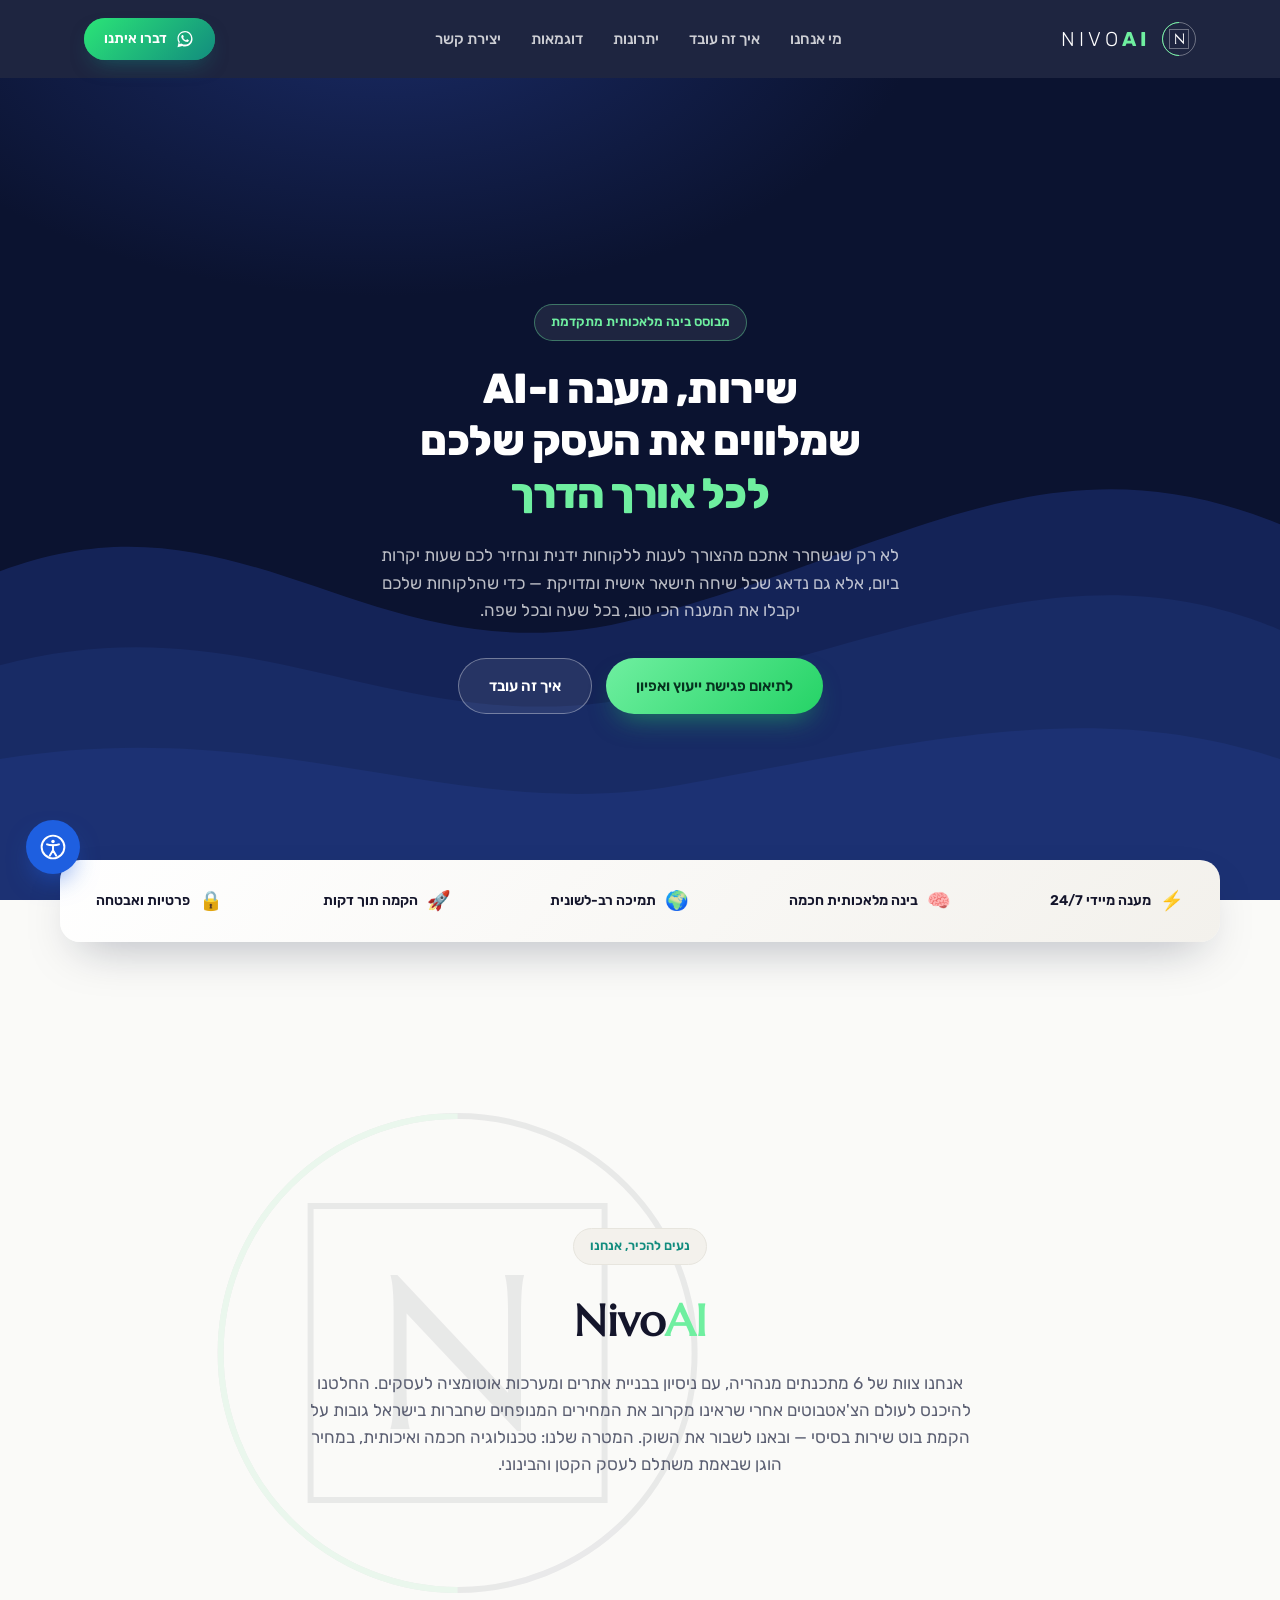
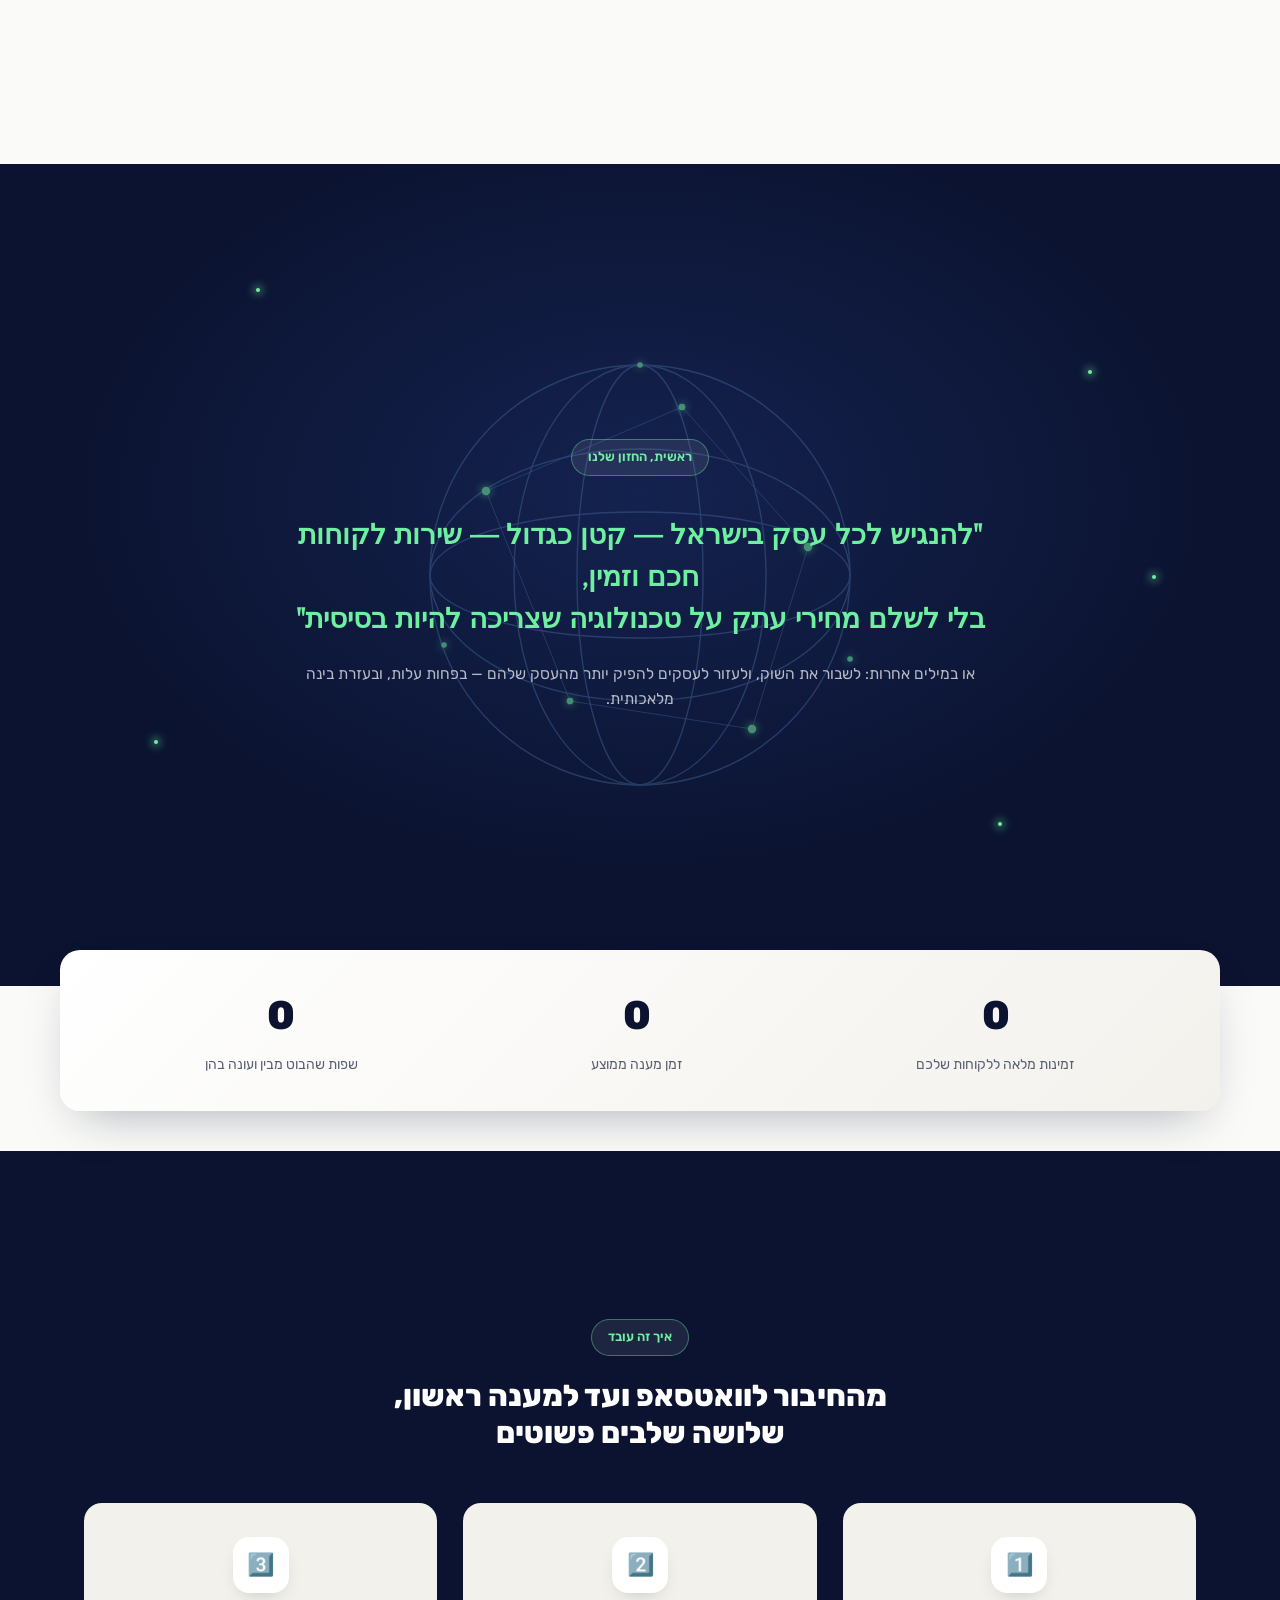
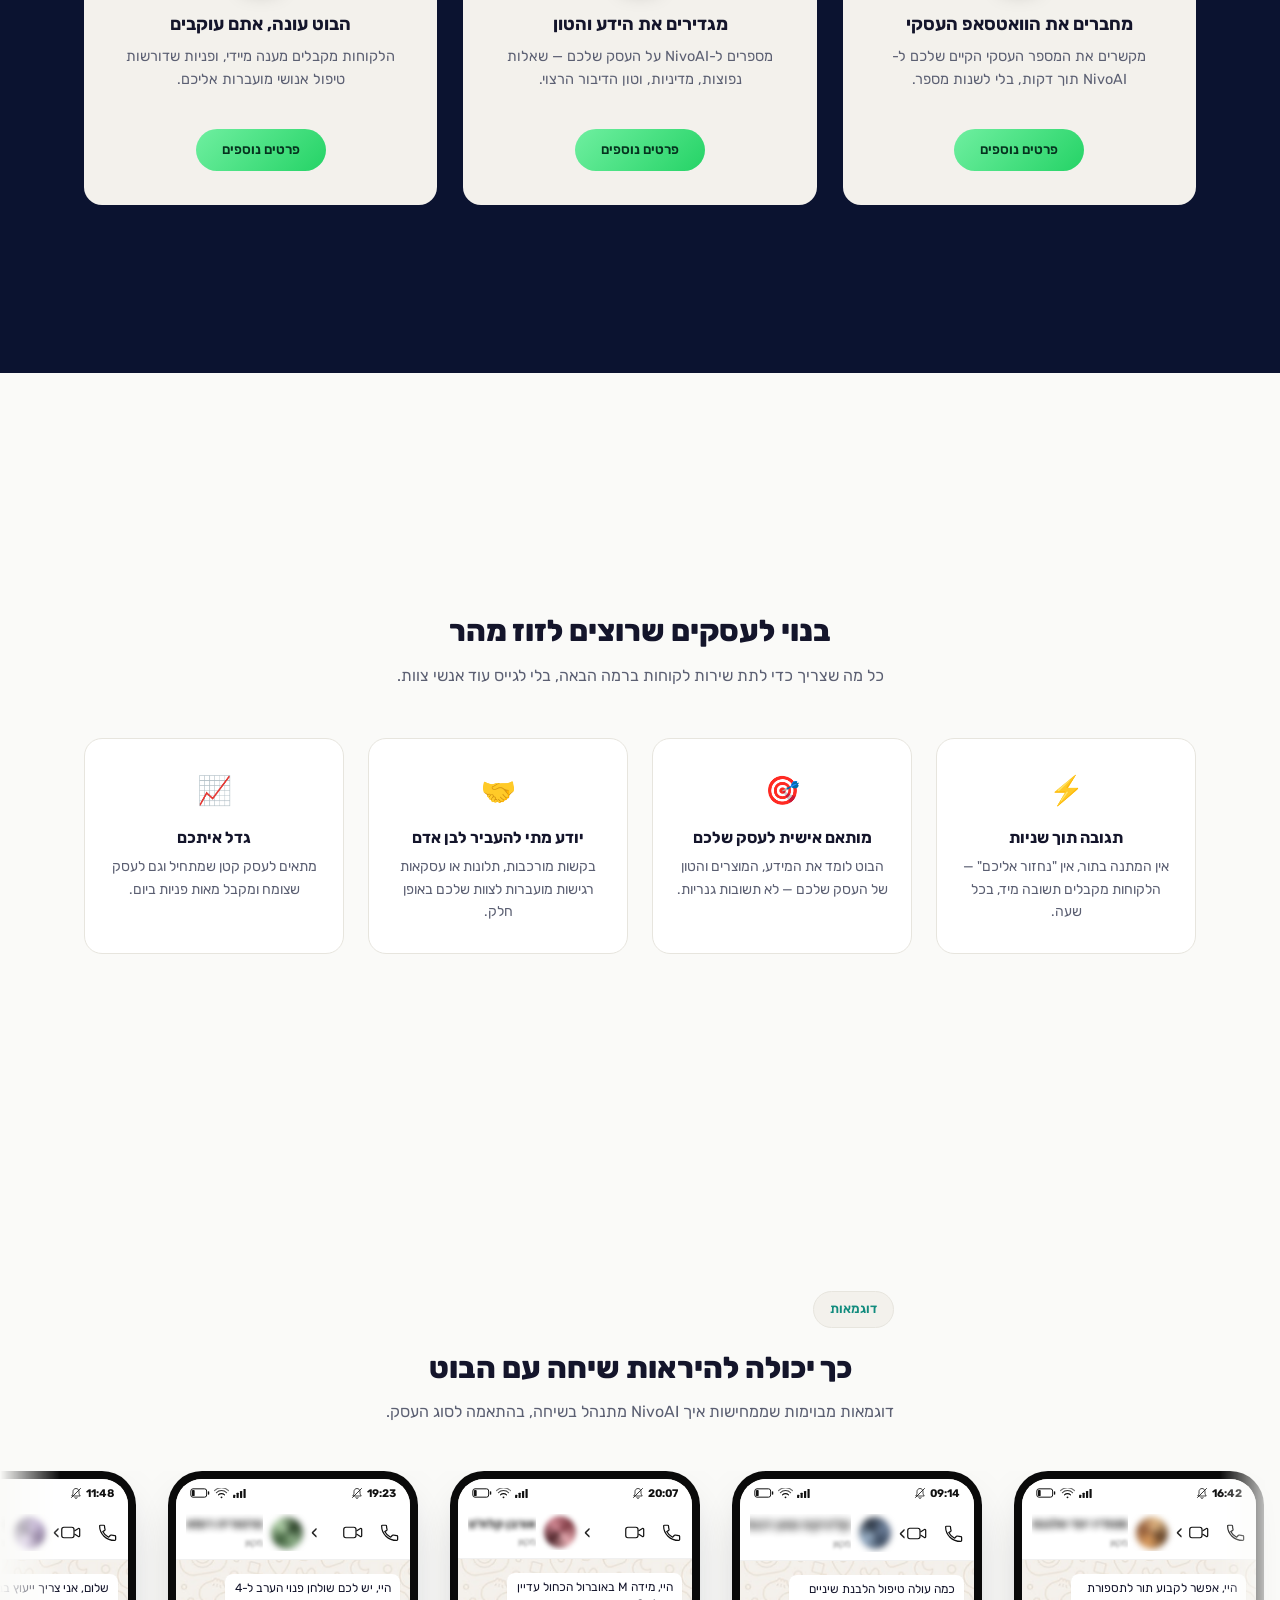
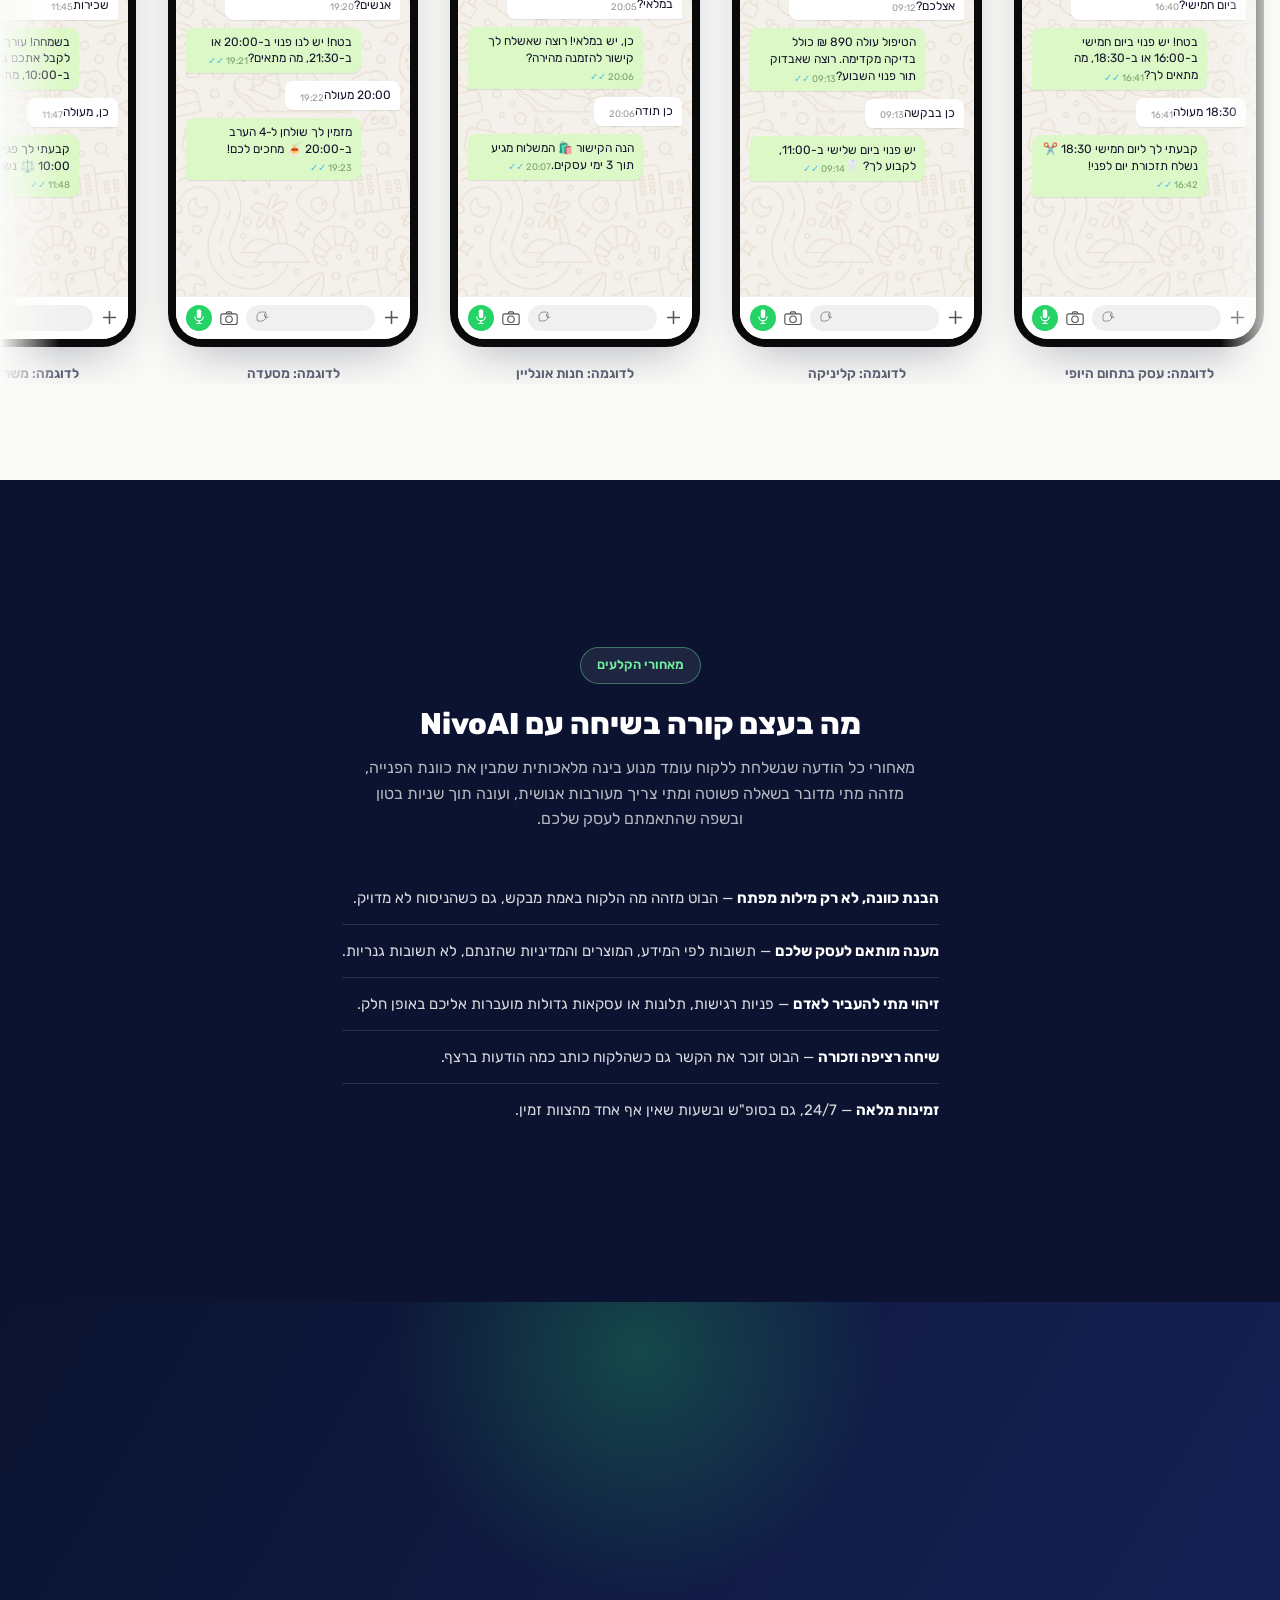
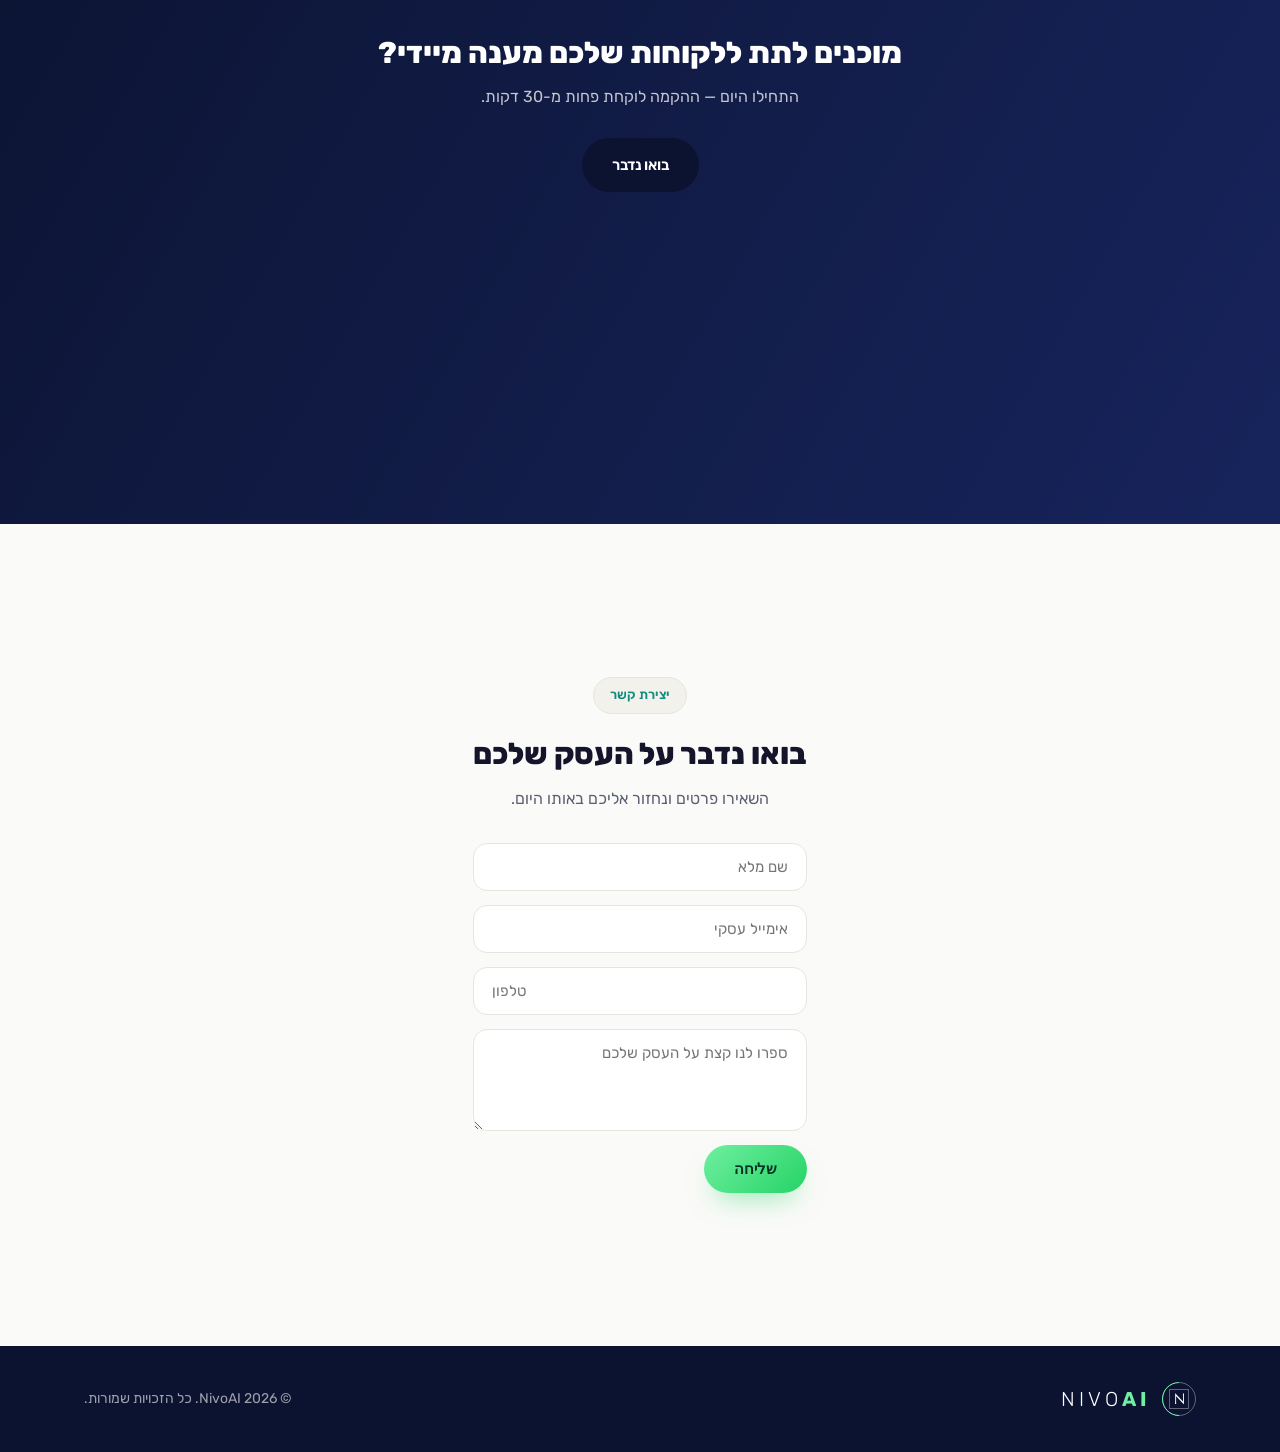
==== commit 3c8c78e9: "Expand showcase to 8 example conversations with an auto-scrolling right-to-left carousel" ====
--- a/index.html
+++ b/index.html
@@ -276,7 +276,9 @@
       <span class="eyebrow eyebrow-dark">דוגמאות</span>
       <h2 class="section-title section-title-dark">כך יכולה להיראות שיחה עם הבוט</h2>
       <p class="section-sub">דוגמאות מבוימות שממחישות איך NivoAI מתנהל בשיחה, בהתאמה לסוג העסק.</p>
-      <div class="showcase-grid">
+    </div>
+      <div class="showcase-track-wrap">
+        <div class="showcase-track">
         <div class="phone-card">
           <div class="phone-mockup">
             <div class="phone-screen">
@@ -393,8 +395,515 @@
           </div>
           <p class="phone-caption">לדוגמה: חנות אונליין</p>
         </div>
+
+        <div class="phone-card">
+          <div class="phone-mockup">
+            <div class="phone-screen">
+              <div class="phone-status-bar"><span class="psb-left">
+                <svg class="icon icon-battery"><use href="#i-battery"/></svg>
+                <svg class="icon icon-wifi"><use href="#i-wifi"/></svg>
+                <svg class="icon icon-signal"><use href="#i-signal"/></svg>
+              </span><span class="psb-right"><svg class="icon icon-bell"><use href="#i-bell-muted"/></svg> 19:23</span></div>
+              <div class="phone-header">
+                <div class="phone-header-icons">
+                  <svg class="icon hdr-icon"><use href="#i-phone"/></svg>
+                  <svg class="icon hdr-icon"><use href="#i-video"/></svg>
+                </div>
+                <div class="phone-header-right">
+                  <span class="phone-back">›</span>
+                  <span class="phone-avatar phone-avatar-4"></span>
+                  <div class="phone-header-text">
+                    <span class="phone-name-blur">טרטוריה רומא</span>
+                    <span class="phone-status-text">מקוון</span>
+                  </div>
+                </div>
+              </div>
+              <div class="phone-body">
+                <div class="msg msg-in">היי, יש לכם שולחן פנוי הערב ל-4 אנשים?<span class="msg-time">19:20</span></div>
+                <div class="msg msg-out">בטח! יש לנו פנוי ב-20:00 או ב-21:30, מה מתאים?<span class="msg-time">19:21</span></div>
+                <div class="msg msg-in">20:00 מעולה<span class="msg-time">19:22</span></div>
+                <div class="msg msg-out">מזמין לך שולחן ל-4 הערב ב-20:00 🍝 מחכים לכם!<span class="msg-time">19:23</span></div>
+              </div>
+              <div class="phone-input-bar">
+                <svg class="icon pib-icon-plus pib-plus"><use href="#i-plus"/></svg>
+                <span class="pib-field"><svg class="icon pib-icon-sticker pib-field-icon"><use href="#i-sticker"/></svg></span>
+                <svg class="icon pib-icon-camera pib-camera"><use href="#i-camera"/></svg>
+                <span class="pib-mic"><svg class="icon pib-icon-mic"><use href="#i-mic"/></svg></span>
+              </div>
+            </div>
+          </div>
+          <p class="phone-caption">לדוגמה: מסעדה</p>
+        </div>
+
+        <div class="phone-card">
+          <div class="phone-mockup">
+            <div class="phone-screen">
+              <div class="phone-status-bar"><span class="psb-left">
+                <svg class="icon icon-battery"><use href="#i-battery"/></svg>
+                <svg class="icon icon-wifi"><use href="#i-wifi"/></svg>
+                <svg class="icon icon-signal"><use href="#i-signal"/></svg>
+              </span><span class="psb-right"><svg class="icon icon-bell"><use href="#i-bell-muted"/></svg> 11:48</span></div>
+              <div class="phone-header">
+                <div class="phone-header-icons">
+                  <svg class="icon hdr-icon"><use href="#i-phone"/></svg>
+                  <svg class="icon hdr-icon"><use href="#i-video"/></svg>
+                </div>
+                <div class="phone-header-right">
+                  <span class="phone-back">›</span>
+                  <span class="phone-avatar phone-avatar-5"></span>
+                  <div class="phone-header-text">
+                    <span class="phone-name-blur">משרד עו״ד כהן ושות'</span>
+                    <span class="phone-status-text">מקוון</span>
+                  </div>
+                </div>
+              </div>
+              <div class="phone-body">
+                <div class="msg msg-in">שלום, אני צריך ייעוץ בנושא חוזה שכירות<span class="msg-time">11:45</span></div>
+                <div class="msg msg-out">בשמחה! עורך הדין שלנו יכול לקבל אתכם ביום רביעי ב-10:00, מתאים?<span class="msg-time">11:47</span></div>
+                <div class="msg msg-in">כן, מעולה<span class="msg-time">11:47</span></div>
+                <div class="msg msg-out">קבעתי לך פגישה ליום רביעי 10:00 ⚖️ נשלח תזכורת מראש.<span class="msg-time">11:48</span></div>
+              </div>
+              <div class="phone-input-bar">
+                <svg class="icon pib-icon-plus pib-plus"><use href="#i-plus"/></svg>
+                <span class="pib-field"><svg class="icon pib-icon-sticker pib-field-icon"><use href="#i-sticker"/></svg></span>
+                <svg class="icon pib-icon-camera pib-camera"><use href="#i-camera"/></svg>
+                <span class="pib-mic"><svg class="icon pib-icon-mic"><use href="#i-mic"/></svg></span>
+              </div>
+            </div>
+          </div>
+          <p class="phone-caption">לדוגמה: משרד עורכי דין</p>
+        </div>
+
+        <div class="phone-card">
+          <div class="phone-mockup">
+            <div class="phone-screen">
+              <div class="phone-status-bar"><span class="psb-left">
+                <svg class="icon icon-battery"><use href="#i-battery"/></svg>
+                <svg class="icon icon-wifi"><use href="#i-wifi"/></svg>
+                <svg class="icon icon-signal"><use href="#i-signal"/></svg>
+              </span><span class="psb-right"><svg class="icon icon-bell"><use href="#i-bell-muted"/></svg> 18:02</span></div>
+              <div class="phone-header">
+                <div class="phone-header-icons">
+                  <svg class="icon hdr-icon"><use href="#i-phone"/></svg>
+                  <svg class="icon hdr-icon"><use href="#i-video"/></svg>
+                </div>
+                <div class="phone-header-right">
+                  <span class="phone-back">›</span>
+                  <span class="phone-avatar phone-avatar-6"></span>
+                  <div class="phone-header-text">
+                    <span class="phone-name-blur">Pulse Fitness</span>
+                    <span class="phone-status-text">מקוון</span>
+                  </div>
+                </div>
+              </div>
+              <div class="phone-body">
+                <div class="msg msg-in">היי, כמה עולה מנוי חודשי אצלכם?<span class="msg-time">18:00</span></div>
+                <div class="msg msg-out">מנוי חודשי עולה 189 ₪, כולל כל השיעורים. רוצה לבוא לניסיון חינם?<span class="msg-time">18:01</span></div>
+                <div class="msg msg-in">כן בטח<span class="msg-time">18:01</span></div>
+                <div class="msg msg-out">מעולה! מתי נוח לך להגיע לניסיון? 💪<span class="msg-time">18:02</span></div>
+              </div>
+              <div class="phone-input-bar">
+                <svg class="icon pib-icon-plus pib-plus"><use href="#i-plus"/></svg>
+                <span class="pib-field"><svg class="icon pib-icon-sticker pib-field-icon"><use href="#i-sticker"/></svg></span>
+                <svg class="icon pib-icon-camera pib-camera"><use href="#i-camera"/></svg>
+                <span class="pib-mic"><svg class="icon pib-icon-mic"><use href="#i-mic"/></svg></span>
+              </div>
+            </div>
+          </div>
+          <p class="phone-caption">לדוגמה: חדר כושר</p>
+        </div>
+
+        <div class="phone-card">
+          <div class="phone-mockup">
+            <div class="phone-screen">
+              <div class="phone-status-bar"><span class="psb-left">
+                <svg class="icon icon-battery"><use href="#i-battery"/></svg>
+                <svg class="icon icon-wifi"><use href="#i-wifi"/></svg>
+                <svg class="icon icon-signal"><use href="#i-signal"/></svg>
+              </span><span class="psb-right"><svg class="icon icon-bell"><use href="#i-bell-muted"/></svg> 14:36</span></div>
+              <div class="phone-header">
+                <div class="phone-header-icons">
+                  <svg class="icon hdr-icon"><use href="#i-phone"/></svg>
+                  <svg class="icon hdr-icon"><use href="#i-video"/></svg>
+                </div>
+                <div class="phone-header-right">
+                  <span class="phone-back">›</span>
+                  <span class="phone-avatar phone-avatar-7"></span>
+                  <div class="phone-header-text">
+                    <span class="phone-name-blur">נדל״ן פרימיום</span>
+                    <span class="phone-status-text">מקוון</span>
+                  </div>
+                </div>
+              </div>
+              <div class="phone-body">
+                <div class="msg msg-in">ראיתי אצלכם מודעה על דירת 4 חדרים ברמת גן<span class="msg-time">14:33</span></div>
+                <div class="msg msg-out">כן, הדירה עדיין זמינה! רוצה לתאם צפייה השבוע?<span class="msg-time">14:35</span></div>
+                <div class="msg msg-in">כן, ביום חמישי<span class="msg-time">14:35</span></div>
+                <div class="msg msg-out">קבעתי לך צפייה ביום חמישי ב-17:00 🏠 נשלח כתובת מדויקת.<span class="msg-time">14:36</span></div>
+              </div>
+              <div class="phone-input-bar">
+                <svg class="icon pib-icon-plus pib-plus"><use href="#i-plus"/></svg>
+                <span class="pib-field"><svg class="icon pib-icon-sticker pib-field-icon"><use href="#i-sticker"/></svg></span>
+                <svg class="icon pib-icon-camera pib-camera"><use href="#i-camera"/></svg>
+                <span class="pib-mic"><svg class="icon pib-icon-mic"><use href="#i-mic"/></svg></span>
+              </div>
+            </div>
+          </div>
+          <p class="phone-caption">לדוגמה: סוכנות נדל"ן</p>
+        </div>
+
+        <div class="phone-card">
+          <div class="phone-mockup">
+            <div class="phone-screen">
+              <div class="phone-status-bar"><span class="psb-left">
+                <svg class="icon icon-battery"><use href="#i-battery"/></svg>
+                <svg class="icon icon-wifi"><use href="#i-wifi"/></svg>
+                <svg class="icon icon-signal"><use href="#i-signal"/></svg>
+              </span><span class="psb-right"><svg class="icon icon-bell"><use href="#i-bell-muted"/></svg> 10:15</span></div>
+              <div class="phone-header">
+                <div class="phone-header-icons">
+                  <svg class="icon hdr-icon"><use href="#i-phone"/></svg>
+                  <svg class="icon hdr-icon"><use href="#i-video"/></svg>
+                </div>
+                <div class="phone-header-right">
+                  <span class="phone-back">›</span>
+                  <span class="phone-avatar phone-avatar-8"></span>
+                  <div class="phone-header-text">
+                    <span class="phone-name-blur">ד״ר חיות - וטרינר</span>
+                    <span class="phone-status-text">מקוון</span>
+                  </div>
+                </div>
+              </div>
+              <div class="phone-body">
+                <div class="msg msg-in">הכלב שלי לא אוכל כבר יומיים, מה לעשות?<span class="msg-time">10:12</span></div>
+                <div class="msg msg-out">מבינים את הדאגה. מומלץ להביא אותו לבדיקה היום, יש לנו פנוי ב-13:00.<span class="msg-time">10:14</span></div>
+                <div class="msg msg-in">אגיע ב-13:00<span class="msg-time">10:14</span></div>
+                <div class="msg msg-out">מעולה, נתראה ב-13:00 🐾 אם מחמיר, יש גם קו חירום.<span class="msg-time">10:15</span></div>
+              </div>
+              <div class="phone-input-bar">
+                <svg class="icon pib-icon-plus pib-plus"><use href="#i-plus"/></svg>
+                <span class="pib-field"><svg class="icon pib-icon-sticker pib-field-icon"><use href="#i-sticker"/></svg></span>
+                <svg class="icon pib-icon-camera pib-camera"><use href="#i-camera"/></svg>
+                <span class="pib-mic"><svg class="icon pib-icon-mic"><use href="#i-mic"/></svg></span>
+              </div>
+            </div>
+          </div>
+          <p class="phone-caption">לדוגמה: מרפאה וטרינרית</p>
+        </div>
+
+        <div class="phone-card">
+          <div class="phone-mockup">
+            <div class="phone-screen">
+              <div class="phone-status-bar"><span class="psb-left">
+                <svg class="icon icon-battery"><use href="#i-battery"/></svg>
+                <svg class="icon icon-wifi"><use href="#i-wifi"/></svg>
+                <svg class="icon icon-signal"><use href="#i-signal"/></svg>
+              </span><span class="psb-right"><svg class="icon icon-bell"><use href="#i-bell-muted"/></svg> 16:42</span></div>
+              <div class="phone-header">
+                <div class="phone-header-icons">
+                  <svg class="icon hdr-icon"><use href="#i-phone"/></svg>
+                  <svg class="icon hdr-icon"><use href="#i-video"/></svg>
+                </div>
+                <div class="phone-header-right">
+                  <span class="phone-back">›</span>
+                  <span class="phone-avatar phone-avatar-1"></span>
+                  <div class="phone-header-text">
+                    <span class="phone-name-blur">סטודיו יופי אלגנס</span>
+                    <span class="phone-status-text">מקוון</span>
+                  </div>
+                </div>
+              </div>
+              <div class="phone-body">
+                <div class="msg msg-in">היי, אפשר לקבוע תור לתספורת ביום חמישי?<span class="msg-time">16:40</span></div>
+                <div class="msg msg-out">בטח! יש פנוי ביום חמישי ב-16:00 או ב-18:30, מה מתאים לך?<span class="msg-time">16:41</span></div>
+                <div class="msg msg-in">18:30 מעולה<span class="msg-time">16:41</span></div>
+                <div class="msg msg-out">קבעתי לך ליום חמישי 18:30 ✂️ נשלח תזכורת יום לפני!<span class="msg-time">16:42</span></div>
+              </div>
+              <div class="phone-input-bar">
+                <svg class="icon pib-icon-plus pib-plus"><use href="#i-plus"/></svg>
+                <span class="pib-field"><svg class="icon pib-icon-sticker pib-field-icon"><use href="#i-sticker"/></svg></span>
+                <svg class="icon pib-icon-camera pib-camera"><use href="#i-camera"/></svg>
+                <span class="pib-mic"><svg class="icon pib-icon-mic"><use href="#i-mic"/></svg></span>
+              </div>
+            </div>
+          </div>
+          <p class="phone-caption">לדוגמה: עסק בתחום היופי</p>
+        </div>
+
+        <div class="phone-card">
+          <div class="phone-mockup">
+            <div class="phone-screen">
+              <div class="phone-status-bar"><span class="psb-left">
+                <svg class="icon icon-battery"><use href="#i-battery"/></svg>
+                <svg class="icon icon-wifi"><use href="#i-wifi"/></svg>
+                <svg class="icon icon-signal"><use href="#i-signal"/></svg>
+              </span><span class="psb-right"><svg class="icon icon-bell"><use href="#i-bell-muted"/></svg> 09:14</span></div>
+              <div class="phone-header">
+                <div class="phone-header-icons">
+                  <svg class="icon hdr-icon"><use href="#i-phone"/></svg>
+                  <svg class="icon hdr-icon"><use href="#i-video"/></svg>
+                </div>
+                <div class="phone-header-right">
+                  <span class="phone-back">›</span>
+                  <span class="phone-avatar phone-avatar-2"></span>
+                  <div class="phone-header-text">
+                    <span class="phone-name-blur">קליניקת שאן דנטל</span>
+                    <span class="phone-status-text">מקוון</span>
+                  </div>
+                </div>
+              </div>
+              <div class="phone-body">
+                <div class="msg msg-in">כמה עולה טיפול הלבנת שיניים אצלכם?<span class="msg-time">09:12</span></div>
+                <div class="msg msg-out">הטיפול עולה 890 ₪ כולל בדיקה מקדימה. רוצה שאבדוק תור פנוי השבוע?<span class="msg-time">09:13</span></div>
+                <div class="msg msg-in">כן בבקשה<span class="msg-time">09:13</span></div>
+                <div class="msg msg-out">יש פנוי ביום שלישי ב-11:00, לקבוע לך? 🦷<span class="msg-time">09:14</span></div>
+              </div>
+              <div class="phone-input-bar">
+                <svg class="icon pib-icon-plus pib-plus"><use href="#i-plus"/></svg>
+                <span class="pib-field"><svg class="icon pib-icon-sticker pib-field-icon"><use href="#i-sticker"/></svg></span>
+                <svg class="icon pib-icon-camera pib-camera"><use href="#i-camera"/></svg>
+                <span class="pib-mic"><svg class="icon pib-icon-mic"><use href="#i-mic"/></svg></span>
+              </div>
+            </div>
+          </div>
+          <p class="phone-caption">לדוגמה: קליניקה</p>
+        </div>
+
+        <div class="phone-card">
+          <div class="phone-mockup">
+            <div class="phone-screen">
+              <div class="phone-status-bar"><span class="psb-left">
+                <svg class="icon icon-battery"><use href="#i-battery"/></svg>
+                <svg class="icon icon-wifi"><use href="#i-wifi"/></svg>
+                <svg class="icon icon-signal"><use href="#i-signal"/></svg>
+              </span><span class="psb-right"><svg class="icon icon-bell"><use href="#i-bell-muted"/></svg> 20:07</span></div>
+              <div class="phone-header">
+                <div class="phone-header-icons">
+                  <svg class="icon hdr-icon"><use href="#i-phone"/></svg>
+                  <svg class="icon hdr-icon"><use href="#i-video"/></svg>
+                </div>
+                <div class="phone-header-right">
+                  <span class="phone-back">›</span>
+                  <span class="phone-avatar phone-avatar-3"></span>
+                  <div class="phone-header-text">
+                    <span class="phone-name-blur">אורבן קלוז'ט</span>
+                    <span class="phone-status-text">מקוון</span>
+                  </div>
+                </div>
+              </div>
+              <div class="phone-body">
+                <div class="msg msg-in">היי, מידה M באוברול הכחול עדיין במלאי?<span class="msg-time">20:05</span></div>
+                <div class="msg msg-out">כן, יש במלאי! רוצה שאשלח לך קישור להזמנה מהירה?<span class="msg-time">20:06</span></div>
+                <div class="msg msg-in">כן תודה<span class="msg-time">20:06</span></div>
+                <div class="msg msg-out">הנה הקישור 🛍️ המשלוח מגיע תוך 3 ימי עסקים.<span class="msg-time">20:07</span></div>
+              </div>
+              <div class="phone-input-bar">
+                <svg class="icon pib-icon-plus pib-plus"><use href="#i-plus"/></svg>
+                <span class="pib-field"><svg class="icon pib-icon-sticker pib-field-icon"><use href="#i-sticker"/></svg></span>
+                <svg class="icon pib-icon-camera pib-camera"><use href="#i-camera"/></svg>
+                <span class="pib-mic"><svg class="icon pib-icon-mic"><use href="#i-mic"/></svg></span>
+              </div>
+            </div>
+          </div>
+          <p class="phone-caption">לדוגמה: חנות אונליין</p>
+        </div>
+
+        <div class="phone-card">
+          <div class="phone-mockup">
+            <div class="phone-screen">
+              <div class="phone-status-bar"><span class="psb-left">
+                <svg class="icon icon-battery"><use href="#i-battery"/></svg>
+                <svg class="icon icon-wifi"><use href="#i-wifi"/></svg>
+                <svg class="icon icon-signal"><use href="#i-signal"/></svg>
+              </span><span class="psb-right"><svg class="icon icon-bell"><use href="#i-bell-muted"/></svg> 19:23</span></div>
+              <div class="phone-header">
+                <div class="phone-header-icons">
+                  <svg class="icon hdr-icon"><use href="#i-phone"/></svg>
+                  <svg class="icon hdr-icon"><use href="#i-video"/></svg>
+                </div>
+                <div class="phone-header-right">
+                  <span class="phone-back">›</span>
+                  <span class="phone-avatar phone-avatar-4"></span>
+                  <div class="phone-header-text">
+                    <span class="phone-name-blur">טרטוריה רומא</span>
+                    <span class="phone-status-text">מקוון</span>
+                  </div>
+                </div>
+              </div>
+              <div class="phone-body">
+                <div class="msg msg-in">היי, יש לכם שולחן פנוי הערב ל-4 אנשים?<span class="msg-time">19:20</span></div>
+                <div class="msg msg-out">בטח! יש לנו פנוי ב-20:00 או ב-21:30, מה מתאים?<span class="msg-time">19:21</span></div>
+                <div class="msg msg-in">20:00 מעולה<span class="msg-time">19:22</span></div>
+                <div class="msg msg-out">מזמין לך שולחן ל-4 הערב ב-20:00 🍝 מחכים לכם!<span class="msg-time">19:23</span></div>
+              </div>
+              <div class="phone-input-bar">
+                <svg class="icon pib-icon-plus pib-plus"><use href="#i-plus"/></svg>
+                <span class="pib-field"><svg class="icon pib-icon-sticker pib-field-icon"><use href="#i-sticker"/></svg></span>
+                <svg class="icon pib-icon-camera pib-camera"><use href="#i-camera"/></svg>
+                <span class="pib-mic"><svg class="icon pib-icon-mic"><use href="#i-mic"/></svg></span>
+              </div>
+            </div>
+          </div>
+          <p class="phone-caption">לדוגמה: מסעדה</p>
+        </div>
+
+        <div class="phone-card">
+          <div class="phone-mockup">
+            <div class="phone-screen">
+              <div class="phone-status-bar"><span class="psb-left">
+                <svg class="icon icon-battery"><use href="#i-battery"/></svg>
+                <svg class="icon icon-wifi"><use href="#i-wifi"/></svg>
+                <svg class="icon icon-signal"><use href="#i-signal"/></svg>
+              </span><span class="psb-right"><svg class="icon icon-bell"><use href="#i-bell-muted"/></svg> 11:48</span></div>
+              <div class="phone-header">
+                <div class="phone-header-icons">
+                  <svg class="icon hdr-icon"><use href="#i-phone"/></svg>
+                  <svg class="icon hdr-icon"><use href="#i-video"/></svg>
+                </div>
+                <div class="phone-header-right">
+                  <span class="phone-back">›</span>
+                  <span class="phone-avatar phone-avatar-5"></span>
+                  <div class="phone-header-text">
+                    <span class="phone-name-blur">משרד עו״ד כהן ושות'</span>
+                    <span class="phone-status-text">מקוון</span>
+                  </div>
+                </div>
+              </div>
+              <div class="phone-body">
+                <div class="msg msg-in">שלום, אני צריך ייעוץ בנושא חוזה שכירות<span class="msg-time">11:45</span></div>
+                <div class="msg msg-out">בשמחה! עורך הדין שלנו יכול לקבל אתכם ביום רביעי ב-10:00, מתאים?<span class="msg-time">11:47</span></div>
+                <div class="msg msg-in">כן, מעולה<span class="msg-time">11:47</span></div>
+                <div class="msg msg-out">קבעתי לך פגישה ליום רביעי 10:00 ⚖️ נשלח תזכורת מראש.<span class="msg-time">11:48</span></div>
+              </div>
+              <div class="phone-input-bar">
+                <svg class="icon pib-icon-plus pib-plus"><use href="#i-plus"/></svg>
+                <span class="pib-field"><svg class="icon pib-icon-sticker pib-field-icon"><use href="#i-sticker"/></svg></span>
+                <svg class="icon pib-icon-camera pib-camera"><use href="#i-camera"/></svg>
+                <span class="pib-mic"><svg class="icon pib-icon-mic"><use href="#i-mic"/></svg></span>
+              </div>
+            </div>
+          </div>
+          <p class="phone-caption">לדוגמה: משרד עורכי דין</p>
+        </div>
+
+        <div class="phone-card">
+          <div class="phone-mockup">
+            <div class="phone-screen">
+              <div class="phone-status-bar"><span class="psb-left">
+                <svg class="icon icon-battery"><use href="#i-battery"/></svg>
+                <svg class="icon icon-wifi"><use href="#i-wifi"/></svg>
+                <svg class="icon icon-signal"><use href="#i-signal"/></svg>
+              </span><span class="psb-right"><svg class="icon icon-bell"><use href="#i-bell-muted"/></svg> 18:02</span></div>
+              <div class="phone-header">
+                <div class="phone-header-icons">
+                  <svg class="icon hdr-icon"><use href="#i-phone"/></svg>
+                  <svg class="icon hdr-icon"><use href="#i-video"/></svg>
+                </div>
+                <div class="phone-header-right">
+                  <span class="phone-back">›</span>
+                  <span class="phone-avatar phone-avatar-6"></span>
+                  <div class="phone-header-text">
+                    <span class="phone-name-blur">Pulse Fitness</span>
+                    <span class="phone-status-text">מקוון</span>
+                  </div>
+                </div>
+              </div>
+              <div class="phone-body">
+                <div class="msg msg-in">היי, כמה עולה מנוי חודשי אצלכם?<span class="msg-time">18:00</span></div>
+                <div class="msg msg-out">מנוי חודשי עולה 189 ₪, כולל כל השיעורים. רוצה לבוא לניסיון חינם?<span class="msg-time">18:01</span></div>
+                <div class="msg msg-in">כן בטח<span class="msg-time">18:01</span></div>
+                <div class="msg msg-out">מעולה! מתי נוח לך להגיע לניסיון? 💪<span class="msg-time">18:02</span></div>
+              </div>
+              <div class="phone-input-bar">
+                <svg class="icon pib-icon-plus pib-plus"><use href="#i-plus"/></svg>
+                <span class="pib-field"><svg class="icon pib-icon-sticker pib-field-icon"><use href="#i-sticker"/></svg></span>
+                <svg class="icon pib-icon-camera pib-camera"><use href="#i-camera"/></svg>
+                <span class="pib-mic"><svg class="icon pib-icon-mic"><use href="#i-mic"/></svg></span>
+              </div>
+            </div>
+          </div>
+          <p class="phone-caption">לדוגמה: חדר כושר</p>
+        </div>
+
+        <div class="phone-card">
+          <div class="phone-mockup">
+            <div class="phone-screen">
+              <div class="phone-status-bar"><span class="psb-left">
+                <svg class="icon icon-battery"><use href="#i-battery"/></svg>
+                <svg class="icon icon-wifi"><use href="#i-wifi"/></svg>
+                <svg class="icon icon-signal"><use href="#i-signal"/></svg>
+              </span><span class="psb-right"><svg class="icon icon-bell"><use href="#i-bell-muted"/></svg> 14:36</span></div>
+              <div class="phone-header">
+                <div class="phone-header-icons">
+                  <svg class="icon hdr-icon"><use href="#i-phone"/></svg>
+                  <svg class="icon hdr-icon"><use href="#i-video"/></svg>
+                </div>
+                <div class="phone-header-right">
+                  <span class="phone-back">›</span>
+                  <span class="phone-avatar phone-avatar-7"></span>
+                  <div class="phone-header-text">
+                    <span class="phone-name-blur">נדל״ן פרימיום</span>
+                    <span class="phone-status-text">מקוון</span>
+                  </div>
+                </div>
+              </div>
+              <div class="phone-body">
+                <div class="msg msg-in">ראיתי אצלכם מודעה על דירת 4 חדרים ברמת גן<span class="msg-time">14:33</span></div>
+                <div class="msg msg-out">כן, הדירה עדיין זמינה! רוצה לתאם צפייה השבוע?<span class="msg-time">14:35</span></div>
+                <div class="msg msg-in">כן, ביום חמישי<span class="msg-time">14:35</span></div>
+                <div class="msg msg-out">קבעתי לך צפייה ביום חמישי ב-17:00 🏠 נשלח כתובת מדויקת.<span class="msg-time">14:36</span></div>
+              </div>
+              <div class="phone-input-bar">
+                <svg class="icon pib-icon-plus pib-plus"><use href="#i-plus"/></svg>
+                <span class="pib-field"><svg class="icon pib-icon-sticker pib-field-icon"><use href="#i-sticker"/></svg></span>
+                <svg class="icon pib-icon-camera pib-camera"><use href="#i-camera"/></svg>
+                <span class="pib-mic"><svg class="icon pib-icon-mic"><use href="#i-mic"/></svg></span>
+              </div>
+            </div>
+          </div>
+          <p class="phone-caption">לדוגמה: סוכנות נדל"ן</p>
+        </div>
+
+        <div class="phone-card">
+          <div class="phone-mockup">
+            <div class="phone-screen">
+              <div class="phone-status-bar"><span class="psb-left">
+                <svg class="icon icon-battery"><use href="#i-battery"/></svg>
+                <svg class="icon icon-wifi"><use href="#i-wifi"/></svg>
+                <svg class="icon icon-signal"><use href="#i-signal"/></svg>
+              </span><span class="psb-right"><svg class="icon icon-bell"><use href="#i-bell-muted"/></svg> 10:15</span></div>
+              <div class="phone-header">
+                <div class="phone-header-icons">
+                  <svg class="icon hdr-icon"><use href="#i-phone"/></svg>
+                  <svg class="icon hdr-icon"><use href="#i-video"/></svg>
+                </div>
+                <div class="phone-header-right">
+                  <span class="phone-back">›</span>
+                  <span class="phone-avatar phone-avatar-8"></span>
+                  <div class="phone-header-text">
+                    <span class="phone-name-blur">ד״ר חיות - וטרינר</span>
+                    <span class="phone-status-text">מקוון</span>
+                  </div>
+                </div>
+              </div>
+              <div class="phone-body">
+                <div class="msg msg-in">הכלב שלי לא אוכל כבר יומיים, מה לעשות?<span class="msg-time">10:12</span></div>
+                <div class="msg msg-out">מבינים את הדאגה. מומלץ להביא אותו לבדיקה היום, יש לנו פנוי ב-13:00.<span class="msg-time">10:14</span></div>
+                <div class="msg msg-in">אגיע ב-13:00<span class="msg-time">10:14</span></div>
+                <div class="msg msg-out">מעולה, נתראה ב-13:00 🐾 אם מחמיר, יש גם קו חירום.<span class="msg-time">10:15</span></div>
+              </div>
+              <div class="phone-input-bar">
+                <svg class="icon pib-icon-plus pib-plus"><use href="#i-plus"/></svg>
+                <span class="pib-field"><svg class="icon pib-icon-sticker pib-field-icon"><use href="#i-sticker"/></svg></span>
+                <svg class="icon pib-icon-camera pib-camera"><use href="#i-camera"/></svg>
+                <span class="pib-mic"><svg class="icon pib-icon-mic"><use href="#i-mic"/></svg></span>
+              </div>
+            </div>
+          </div>
+          <p class="phone-caption">לדוגמה: מרפאה וטרינרית</p>
+        </div>
+        </div>
       </div>
-    </div>
   </section>
 
   <section class="section section-dark" id="how-it-helps">
--- a/style.css
+++ b/style.css
@@ -475,15 +475,32 @@
 .benefit-card p { font-size: 14px; color: var(--ink-soft); }
 
 /* ---------- Showcase (example chat mockups) ---------- */
-.showcase-grid {
+.showcase-track-wrap {
   margin-top: 46px;
-  display: flex;
-  flex-wrap: wrap;
-  justify-content: center;
+  overflow: hidden;
+  width: 100vw;
+  position: relative;
+  left: 50%;
+  transform: translateX(-50%);
+  -webkit-mask-image: linear-gradient(to right, transparent 0, #000 60px, #000 calc(100% - 60px), transparent 100%);
+  mask-image: linear-gradient(to right, transparent 0, #000 60px, #000 calc(100% - 60px), transparent 100%);
+}
+
+.showcase-track {
+  display: flex;
+  width: max-content;
   gap: 32px;
-}
-
-.phone-card { text-align: center; }
+  padding: 0 16px;
+  animation: showcase-scroll 55s linear infinite;
+}
+.showcase-track-wrap:hover .showcase-track { animation-play-state: paused; }
+
+@keyframes showcase-scroll {
+  from { transform: translateX(0); }
+  to { transform: translateX(-50%); }
+}
+
+.phone-card { text-align: center; flex-shrink: 0; }
 
 .phone-mockup {
   width: 250px;
@@ -584,6 +601,26 @@
 .phone-avatar-3 {
   background: conic-gradient(from 320deg, #c98a94, #7a3f47, #e0aeb3, #4a262b, #c98a94);
   filter: blur(2.6px) saturate(1.15);
+}
+.phone-avatar-4 {
+  background: conic-gradient(from 140deg, #8fae8a, #3d5a3a, #b8d4b0, #263a24, #8fae8a);
+  filter: blur(3px) saturate(1.1);
+}
+.phone-avatar-5 {
+  background: conic-gradient(from 30deg, #b09bc9, #5a4470, #d3c2e6, #372a47, #b09bc9);
+  filter: blur(3.2px) saturate(1.05);
+}
+.phone-avatar-6 {
+  background: conic-gradient(from 250deg, #d9b366, #8a6a2e, #e8cf99, #5c4519, #d9b366);
+  filter: blur(2.8px) saturate(1.1);
+}
+.phone-avatar-7 {
+  background: conic-gradient(from 100deg, #7fa8ac, #33565a, #a9cdd0, #1e3436, #7fa8ac);
+  filter: blur(3.4px) saturate(1.05);
+}
+.phone-avatar-8 {
+  background: conic-gradient(from 190deg, #c98080, #7a3535, #e0aaaa, #4a2020, #c98080);
+  filter: blur(2.5px) saturate(1.15);
 }
 
 .phone-header-text { overflow: hidden; text-align: right; }
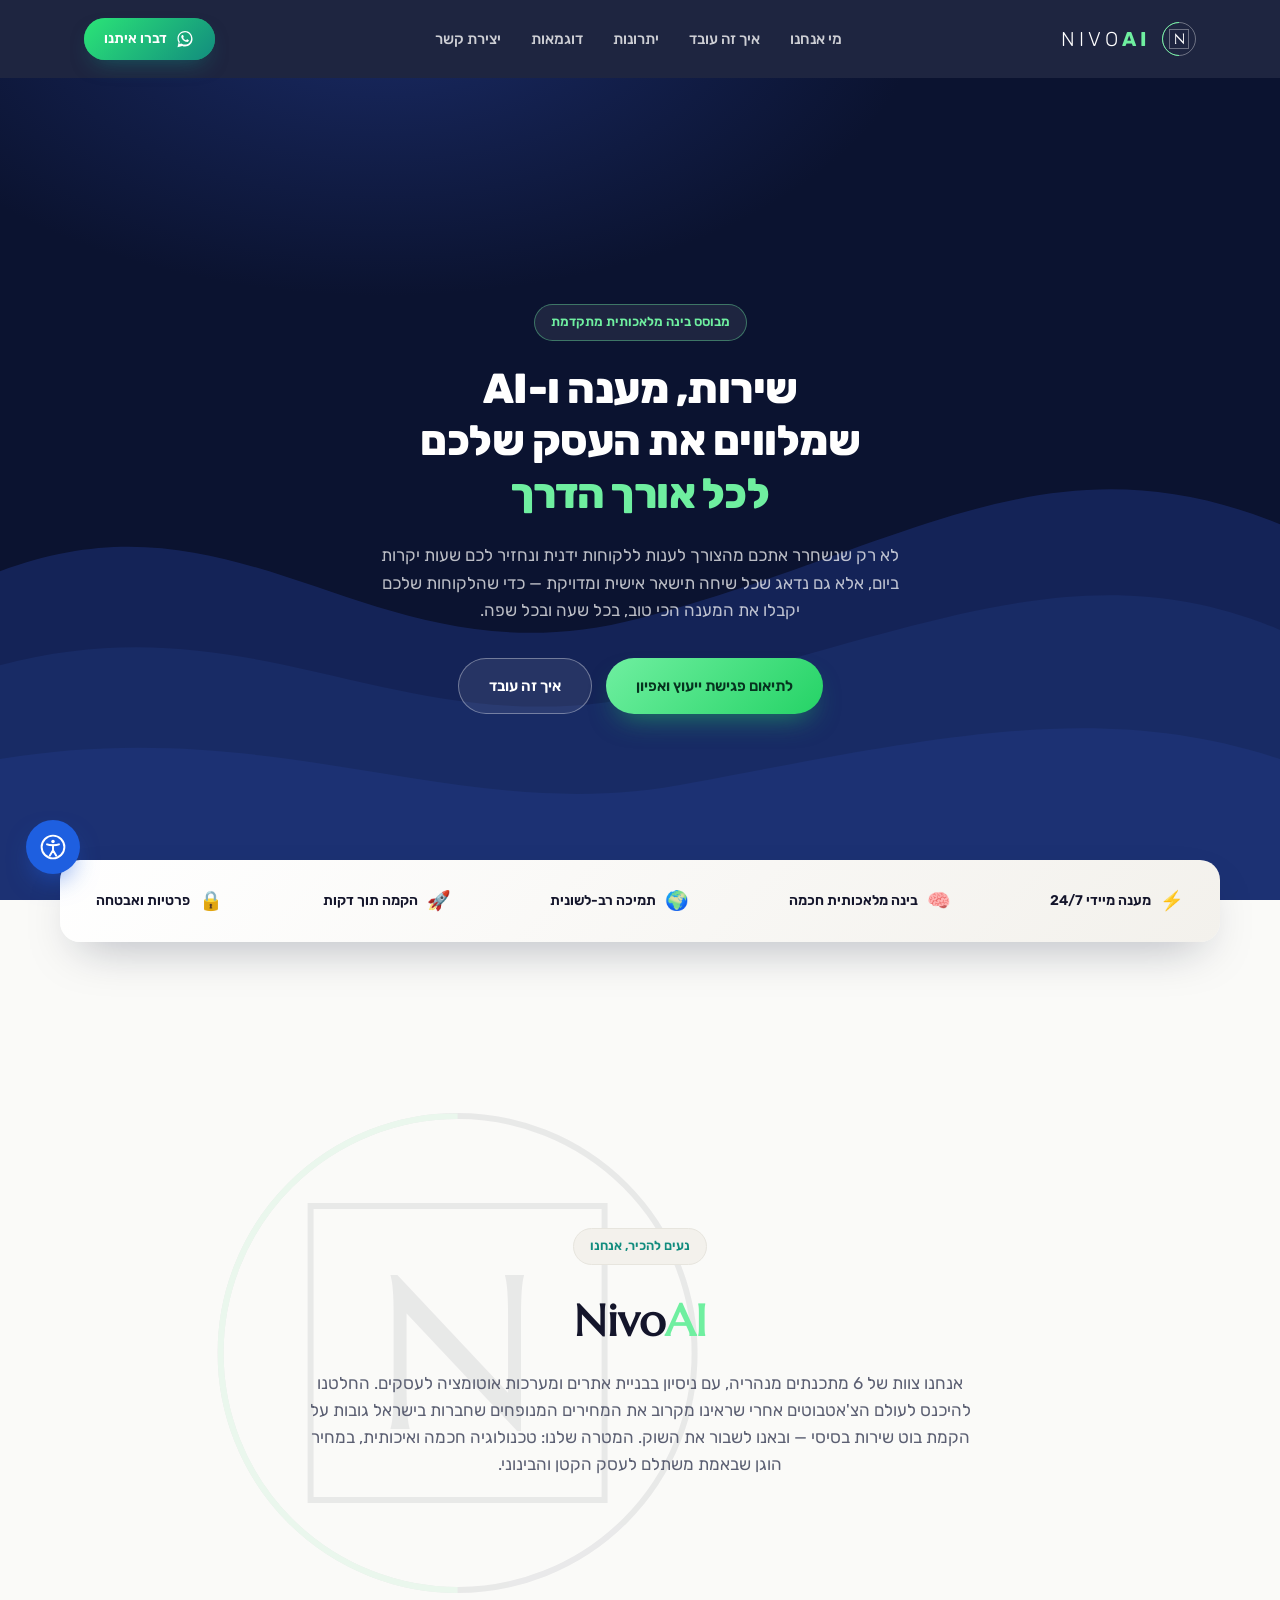
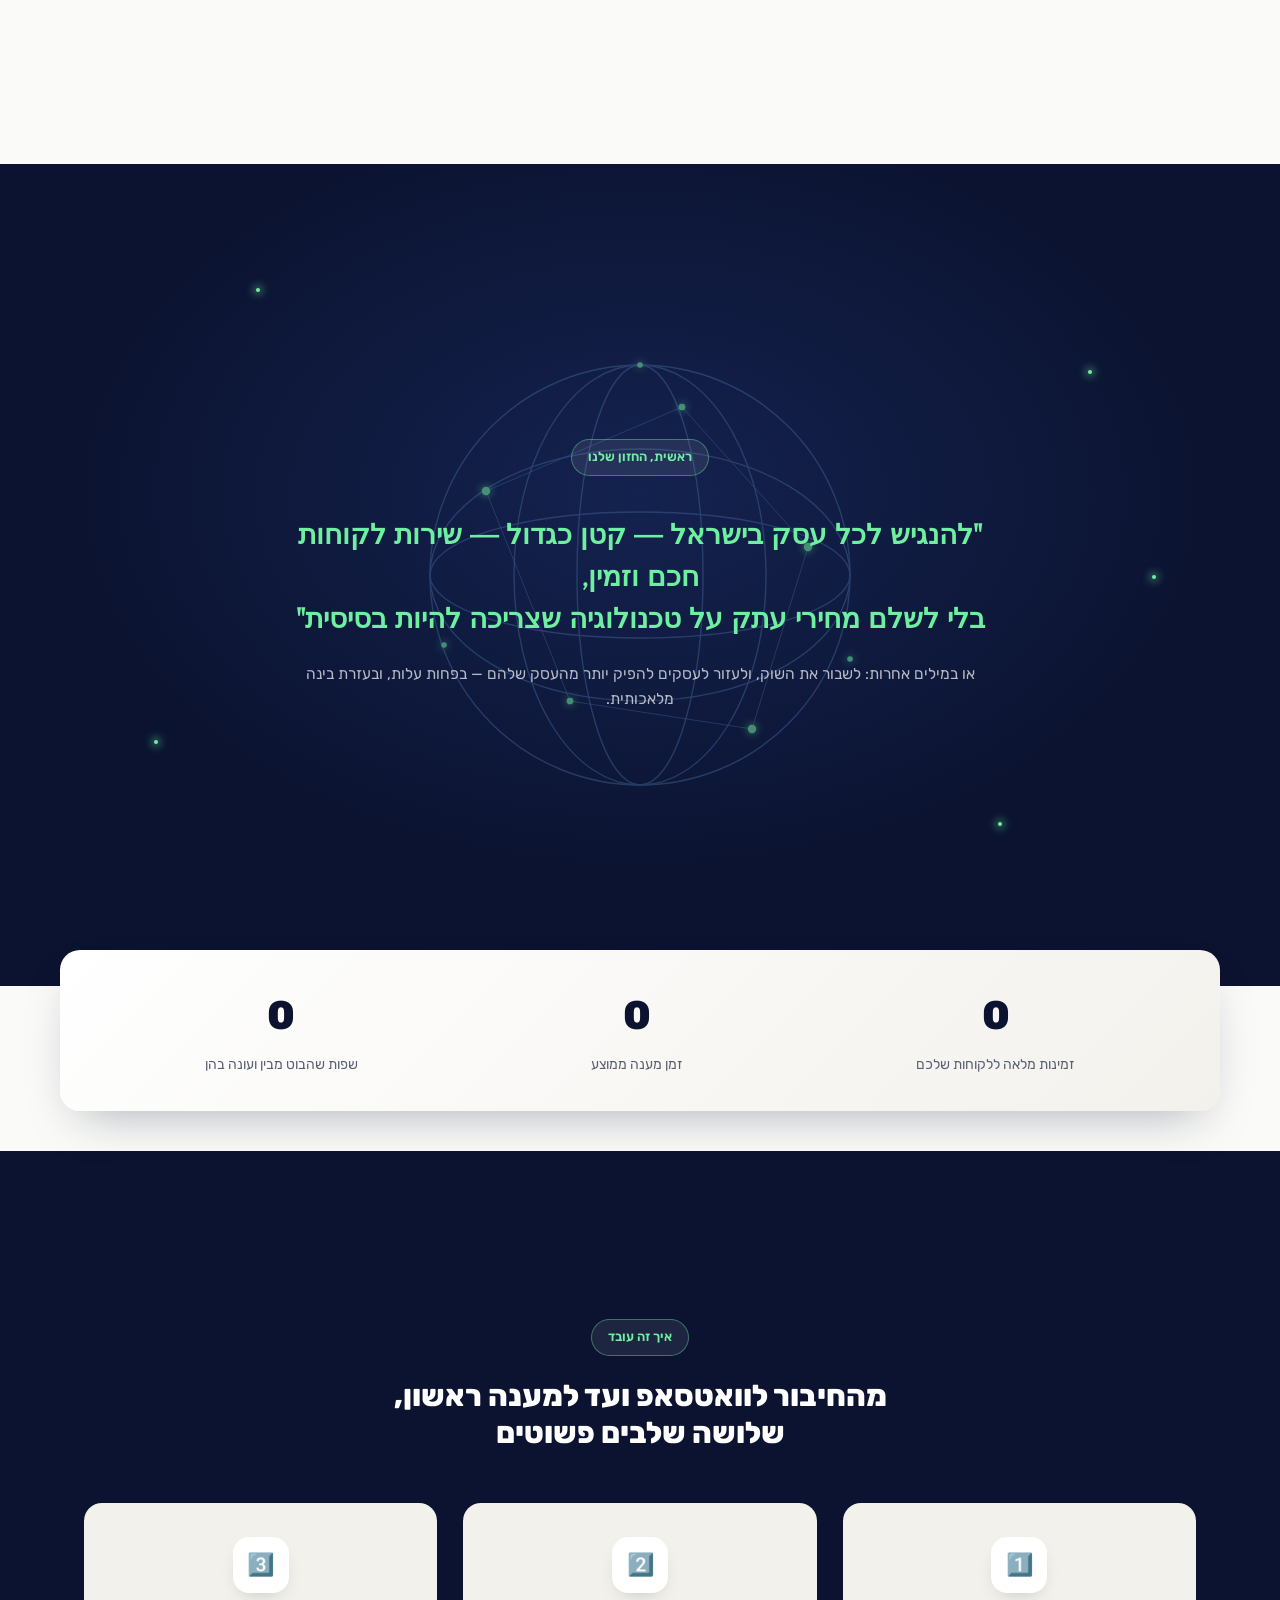
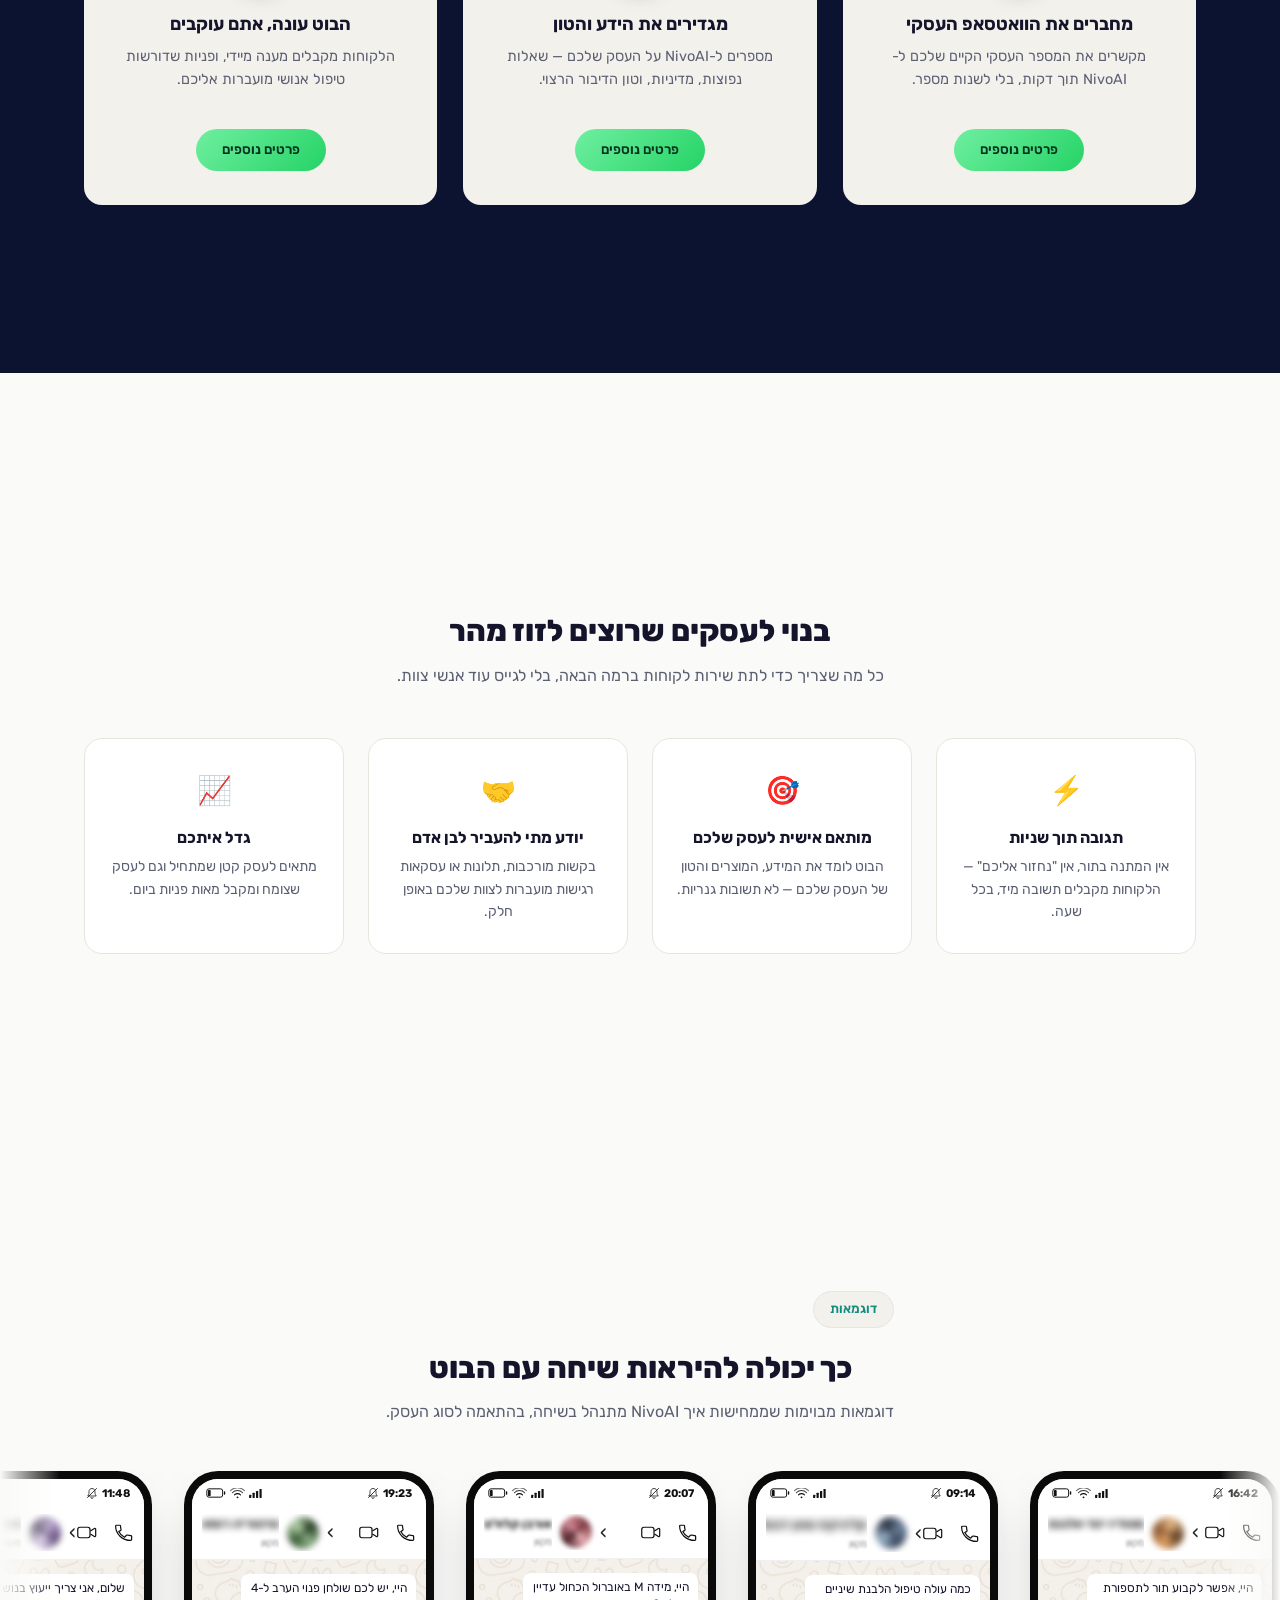
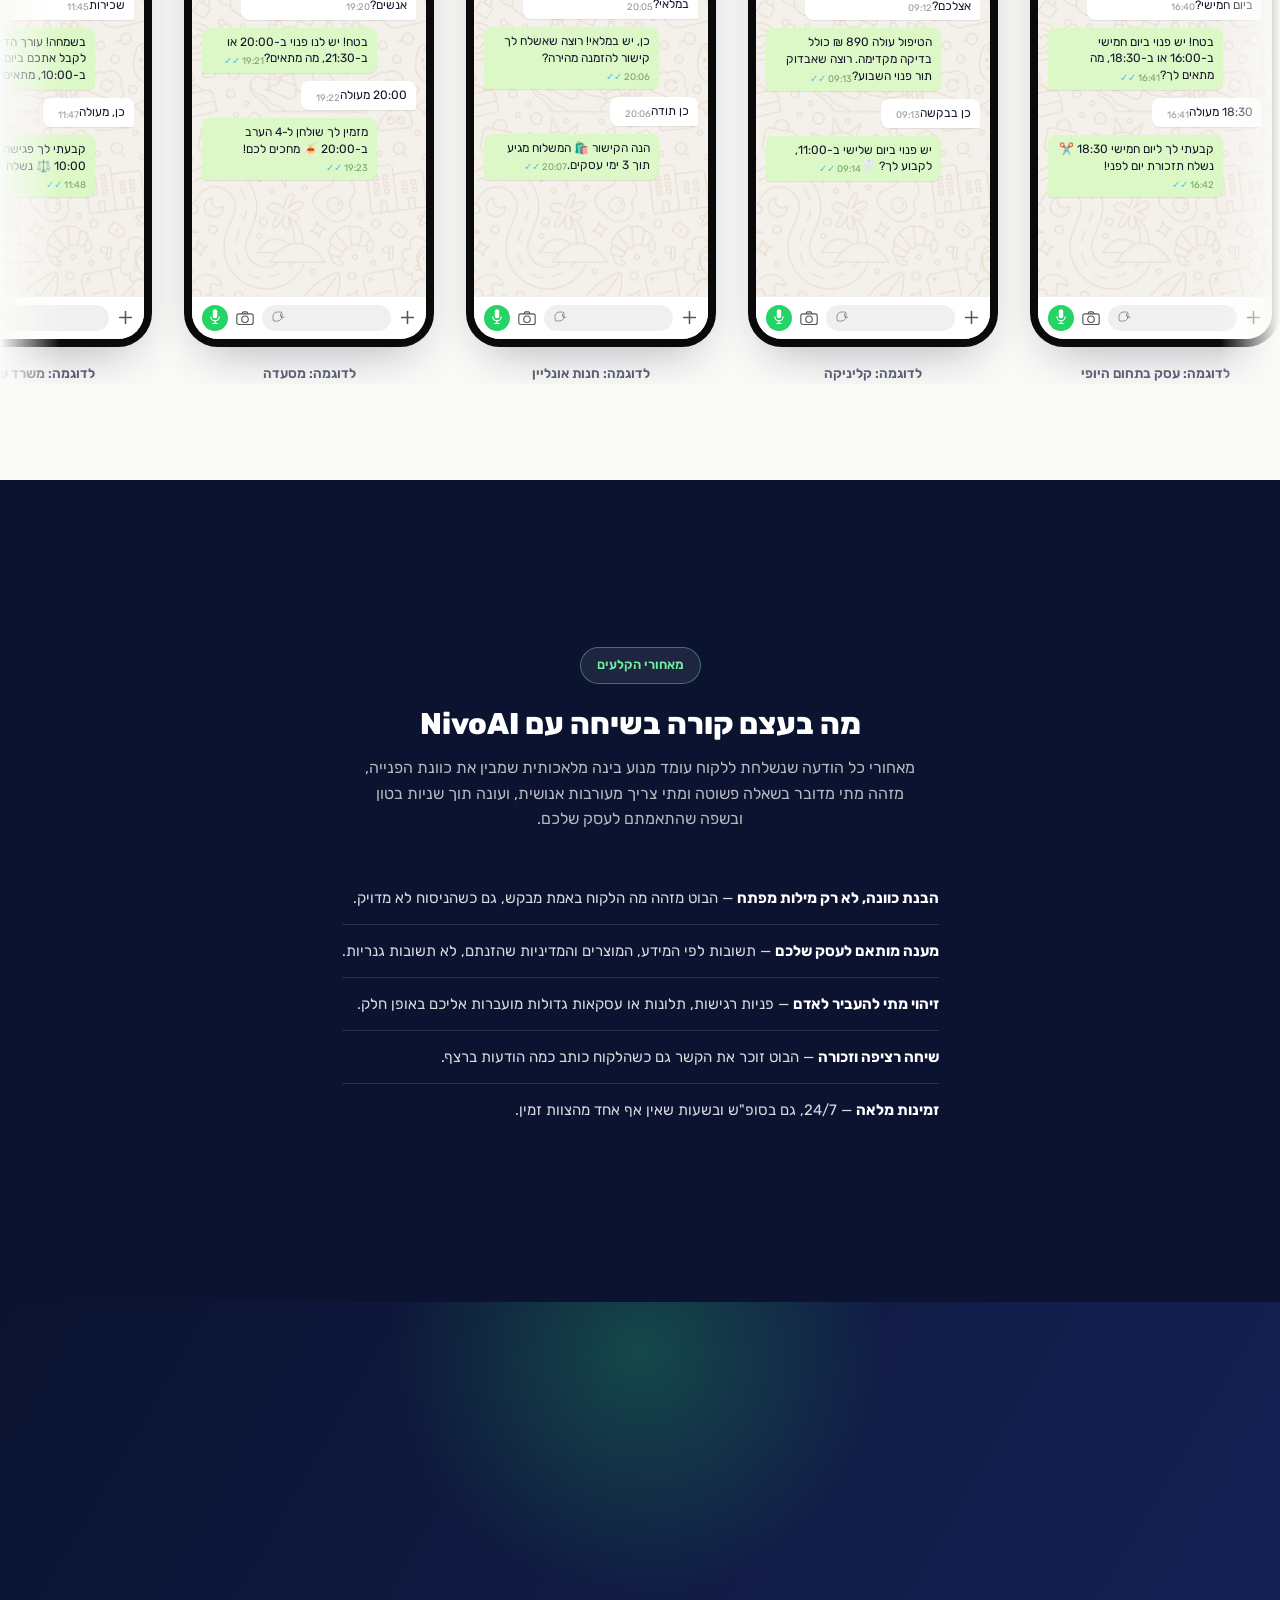
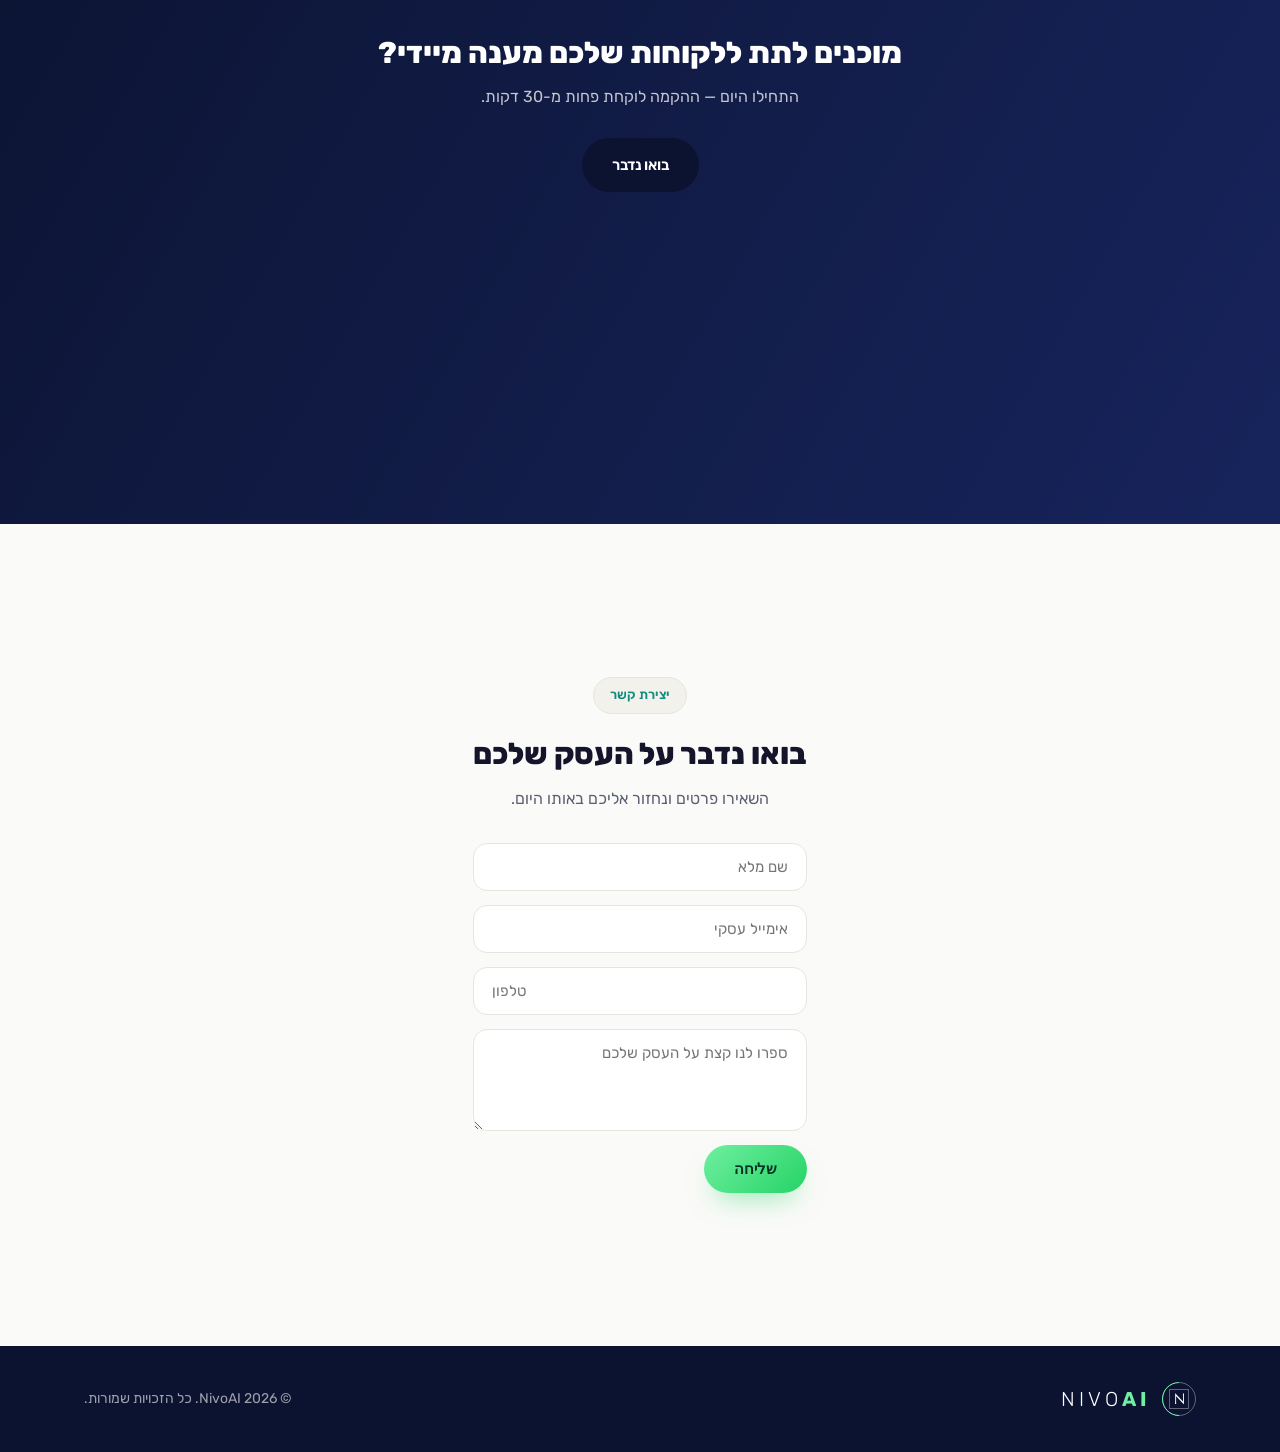
==== commit 992ad6b7: "Triple the showcase card set so the carousel always has buffer content on both edges, eliminating th" ====
--- a/index.html
+++ b/index.html
@@ -902,6 +902,318 @@
           </div>
           <p class="phone-caption">לדוגמה: מרפאה וטרינרית</p>
         </div>
+
+        <div class="phone-card">
+          <div class="phone-mockup">
+            <div class="phone-screen">
+              <div class="phone-status-bar"><span class="psb-left">
+                <svg class="icon icon-battery"><use href="#i-battery"/></svg>
+                <svg class="icon icon-wifi"><use href="#i-wifi"/></svg>
+                <svg class="icon icon-signal"><use href="#i-signal"/></svg>
+              </span><span class="psb-right"><svg class="icon icon-bell"><use href="#i-bell-muted"/></svg> 16:42</span></div>
+              <div class="phone-header">
+                <div class="phone-header-icons">
+                  <svg class="icon hdr-icon"><use href="#i-phone"/></svg>
+                  <svg class="icon hdr-icon"><use href="#i-video"/></svg>
+                </div>
+                <div class="phone-header-right">
+                  <span class="phone-back">›</span>
+                  <span class="phone-avatar phone-avatar-1"></span>
+                  <div class="phone-header-text">
+                    <span class="phone-name-blur">סטודיו יופי אלגנס</span>
+                    <span class="phone-status-text">מקוון</span>
+                  </div>
+                </div>
+              </div>
+              <div class="phone-body">
+                <div class="msg msg-in">היי, אפשר לקבוע תור לתספורת ביום חמישי?<span class="msg-time">16:40</span></div>
+                <div class="msg msg-out">בטח! יש פנוי ביום חמישי ב-16:00 או ב-18:30, מה מתאים לך?<span class="msg-time">16:41</span></div>
+                <div class="msg msg-in">18:30 מעולה<span class="msg-time">16:41</span></div>
+                <div class="msg msg-out">קבעתי לך ליום חמישי 18:30 ✂️ נשלח תזכורת יום לפני!<span class="msg-time">16:42</span></div>
+              </div>
+              <div class="phone-input-bar">
+                <svg class="icon pib-icon-plus pib-plus"><use href="#i-plus"/></svg>
+                <span class="pib-field"><svg class="icon pib-icon-sticker pib-field-icon"><use href="#i-sticker"/></svg></span>
+                <svg class="icon pib-icon-camera pib-camera"><use href="#i-camera"/></svg>
+                <span class="pib-mic"><svg class="icon pib-icon-mic"><use href="#i-mic"/></svg></span>
+              </div>
+            </div>
+          </div>
+          <p class="phone-caption">לדוגמה: עסק בתחום היופי</p>
+        </div>
+
+        <div class="phone-card">
+          <div class="phone-mockup">
+            <div class="phone-screen">
+              <div class="phone-status-bar"><span class="psb-left">
+                <svg class="icon icon-battery"><use href="#i-battery"/></svg>
+                <svg class="icon icon-wifi"><use href="#i-wifi"/></svg>
+                <svg class="icon icon-signal"><use href="#i-signal"/></svg>
+              </span><span class="psb-right"><svg class="icon icon-bell"><use href="#i-bell-muted"/></svg> 09:14</span></div>
+              <div class="phone-header">
+                <div class="phone-header-icons">
+                  <svg class="icon hdr-icon"><use href="#i-phone"/></svg>
+                  <svg class="icon hdr-icon"><use href="#i-video"/></svg>
+                </div>
+                <div class="phone-header-right">
+                  <span class="phone-back">›</span>
+                  <span class="phone-avatar phone-avatar-2"></span>
+                  <div class="phone-header-text">
+                    <span class="phone-name-blur">קליניקת שאן דנטל</span>
+                    <span class="phone-status-text">מקוון</span>
+                  </div>
+                </div>
+              </div>
+              <div class="phone-body">
+                <div class="msg msg-in">כמה עולה טיפול הלבנת שיניים אצלכם?<span class="msg-time">09:12</span></div>
+                <div class="msg msg-out">הטיפול עולה 890 ₪ כולל בדיקה מקדימה. רוצה שאבדוק תור פנוי השבוע?<span class="msg-time">09:13</span></div>
+                <div class="msg msg-in">כן בבקשה<span class="msg-time">09:13</span></div>
+                <div class="msg msg-out">יש פנוי ביום שלישי ב-11:00, לקבוע לך? 🦷<span class="msg-time">09:14</span></div>
+              </div>
+              <div class="phone-input-bar">
+                <svg class="icon pib-icon-plus pib-plus"><use href="#i-plus"/></svg>
+                <span class="pib-field"><svg class="icon pib-icon-sticker pib-field-icon"><use href="#i-sticker"/></svg></span>
+                <svg class="icon pib-icon-camera pib-camera"><use href="#i-camera"/></svg>
+                <span class="pib-mic"><svg class="icon pib-icon-mic"><use href="#i-mic"/></svg></span>
+              </div>
+            </div>
+          </div>
+          <p class="phone-caption">לדוגמה: קליניקה</p>
+        </div>
+
+        <div class="phone-card">
+          <div class="phone-mockup">
+            <div class="phone-screen">
+              <div class="phone-status-bar"><span class="psb-left">
+                <svg class="icon icon-battery"><use href="#i-battery"/></svg>
+                <svg class="icon icon-wifi"><use href="#i-wifi"/></svg>
+                <svg class="icon icon-signal"><use href="#i-signal"/></svg>
+              </span><span class="psb-right"><svg class="icon icon-bell"><use href="#i-bell-muted"/></svg> 20:07</span></div>
+              <div class="phone-header">
+                <div class="phone-header-icons">
+                  <svg class="icon hdr-icon"><use href="#i-phone"/></svg>
+                  <svg class="icon hdr-icon"><use href="#i-video"/></svg>
+                </div>
+                <div class="phone-header-right">
+                  <span class="phone-back">›</span>
+                  <span class="phone-avatar phone-avatar-3"></span>
+                  <div class="phone-header-text">
+                    <span class="phone-name-blur">אורבן קלוז'ט</span>
+                    <span class="phone-status-text">מקוון</span>
+                  </div>
+                </div>
+              </div>
+              <div class="phone-body">
+                <div class="msg msg-in">היי, מידה M באוברול הכחול עדיין במלאי?<span class="msg-time">20:05</span></div>
+                <div class="msg msg-out">כן, יש במלאי! רוצה שאשלח לך קישור להזמנה מהירה?<span class="msg-time">20:06</span></div>
+                <div class="msg msg-in">כן תודה<span class="msg-time">20:06</span></div>
+                <div class="msg msg-out">הנה הקישור 🛍️ המשלוח מגיע תוך 3 ימי עסקים.<span class="msg-time">20:07</span></div>
+              </div>
+              <div class="phone-input-bar">
+                <svg class="icon pib-icon-plus pib-plus"><use href="#i-plus"/></svg>
+                <span class="pib-field"><svg class="icon pib-icon-sticker pib-field-icon"><use href="#i-sticker"/></svg></span>
+                <svg class="icon pib-icon-camera pib-camera"><use href="#i-camera"/></svg>
+                <span class="pib-mic"><svg class="icon pib-icon-mic"><use href="#i-mic"/></svg></span>
+              </div>
+            </div>
+          </div>
+          <p class="phone-caption">לדוגמה: חנות אונליין</p>
+        </div>
+
+        <div class="phone-card">
+          <div class="phone-mockup">
+            <div class="phone-screen">
+              <div class="phone-status-bar"><span class="psb-left">
+                <svg class="icon icon-battery"><use href="#i-battery"/></svg>
+                <svg class="icon icon-wifi"><use href="#i-wifi"/></svg>
+                <svg class="icon icon-signal"><use href="#i-signal"/></svg>
+              </span><span class="psb-right"><svg class="icon icon-bell"><use href="#i-bell-muted"/></svg> 19:23</span></div>
+              <div class="phone-header">
+                <div class="phone-header-icons">
+                  <svg class="icon hdr-icon"><use href="#i-phone"/></svg>
+                  <svg class="icon hdr-icon"><use href="#i-video"/></svg>
+                </div>
+                <div class="phone-header-right">
+                  <span class="phone-back">›</span>
+                  <span class="phone-avatar phone-avatar-4"></span>
+                  <div class="phone-header-text">
+                    <span class="phone-name-blur">טרטוריה רומא</span>
+                    <span class="phone-status-text">מקוון</span>
+                  </div>
+                </div>
+              </div>
+              <div class="phone-body">
+                <div class="msg msg-in">היי, יש לכם שולחן פנוי הערב ל-4 אנשים?<span class="msg-time">19:20</span></div>
+                <div class="msg msg-out">בטח! יש לנו פנוי ב-20:00 או ב-21:30, מה מתאים?<span class="msg-time">19:21</span></div>
+                <div class="msg msg-in">20:00 מעולה<span class="msg-time">19:22</span></div>
+                <div class="msg msg-out">מזמין לך שולחן ל-4 הערב ב-20:00 🍝 מחכים לכם!<span class="msg-time">19:23</span></div>
+              </div>
+              <div class="phone-input-bar">
+                <svg class="icon pib-icon-plus pib-plus"><use href="#i-plus"/></svg>
+                <span class="pib-field"><svg class="icon pib-icon-sticker pib-field-icon"><use href="#i-sticker"/></svg></span>
+                <svg class="icon pib-icon-camera pib-camera"><use href="#i-camera"/></svg>
+                <span class="pib-mic"><svg class="icon pib-icon-mic"><use href="#i-mic"/></svg></span>
+              </div>
+            </div>
+          </div>
+          <p class="phone-caption">לדוגמה: מסעדה</p>
+        </div>
+
+        <div class="phone-card">
+          <div class="phone-mockup">
+            <div class="phone-screen">
+              <div class="phone-status-bar"><span class="psb-left">
+                <svg class="icon icon-battery"><use href="#i-battery"/></svg>
+                <svg class="icon icon-wifi"><use href="#i-wifi"/></svg>
+                <svg class="icon icon-signal"><use href="#i-signal"/></svg>
+              </span><span class="psb-right"><svg class="icon icon-bell"><use href="#i-bell-muted"/></svg> 11:48</span></div>
+              <div class="phone-header">
+                <div class="phone-header-icons">
+                  <svg class="icon hdr-icon"><use href="#i-phone"/></svg>
+                  <svg class="icon hdr-icon"><use href="#i-video"/></svg>
+                </div>
+                <div class="phone-header-right">
+                  <span class="phone-back">›</span>
+                  <span class="phone-avatar phone-avatar-5"></span>
+                  <div class="phone-header-text">
+                    <span class="phone-name-blur">משרד עו״ד כהן ושות'</span>
+                    <span class="phone-status-text">מקוון</span>
+                  </div>
+                </div>
+              </div>
+              <div class="phone-body">
+                <div class="msg msg-in">שלום, אני צריך ייעוץ בנושא חוזה שכירות<span class="msg-time">11:45</span></div>
+                <div class="msg msg-out">בשמחה! עורך הדין שלנו יכול לקבל אתכם ביום רביעי ב-10:00, מתאים?<span class="msg-time">11:47</span></div>
+                <div class="msg msg-in">כן, מעולה<span class="msg-time">11:47</span></div>
+                <div class="msg msg-out">קבעתי לך פגישה ליום רביעי 10:00 ⚖️ נשלח תזכורת מראש.<span class="msg-time">11:48</span></div>
+              </div>
+              <div class="phone-input-bar">
+                <svg class="icon pib-icon-plus pib-plus"><use href="#i-plus"/></svg>
+                <span class="pib-field"><svg class="icon pib-icon-sticker pib-field-icon"><use href="#i-sticker"/></svg></span>
+                <svg class="icon pib-icon-camera pib-camera"><use href="#i-camera"/></svg>
+                <span class="pib-mic"><svg class="icon pib-icon-mic"><use href="#i-mic"/></svg></span>
+              </div>
+            </div>
+          </div>
+          <p class="phone-caption">לדוגמה: משרד עורכי דין</p>
+        </div>
+
+        <div class="phone-card">
+          <div class="phone-mockup">
+            <div class="phone-screen">
+              <div class="phone-status-bar"><span class="psb-left">
+                <svg class="icon icon-battery"><use href="#i-battery"/></svg>
+                <svg class="icon icon-wifi"><use href="#i-wifi"/></svg>
+                <svg class="icon icon-signal"><use href="#i-signal"/></svg>
+              </span><span class="psb-right"><svg class="icon icon-bell"><use href="#i-bell-muted"/></svg> 18:02</span></div>
+              <div class="phone-header">
+                <div class="phone-header-icons">
+                  <svg class="icon hdr-icon"><use href="#i-phone"/></svg>
+                  <svg class="icon hdr-icon"><use href="#i-video"/></svg>
+                </div>
+                <div class="phone-header-right">
+                  <span class="phone-back">›</span>
+                  <span class="phone-avatar phone-avatar-6"></span>
+                  <div class="phone-header-text">
+                    <span class="phone-name-blur">Pulse Fitness</span>
+                    <span class="phone-status-text">מקוון</span>
+                  </div>
+                </div>
+              </div>
+              <div class="phone-body">
+                <div class="msg msg-in">היי, כמה עולה מנוי חודשי אצלכם?<span class="msg-time">18:00</span></div>
+                <div class="msg msg-out">מנוי חודשי עולה 189 ₪, כולל כל השיעורים. רוצה לבוא לניסיון חינם?<span class="msg-time">18:01</span></div>
+                <div class="msg msg-in">כן בטח<span class="msg-time">18:01</span></div>
+                <div class="msg msg-out">מעולה! מתי נוח לך להגיע לניסיון? 💪<span class="msg-time">18:02</span></div>
+              </div>
+              <div class="phone-input-bar">
+                <svg class="icon pib-icon-plus pib-plus"><use href="#i-plus"/></svg>
+                <span class="pib-field"><svg class="icon pib-icon-sticker pib-field-icon"><use href="#i-sticker"/></svg></span>
+                <svg class="icon pib-icon-camera pib-camera"><use href="#i-camera"/></svg>
+                <span class="pib-mic"><svg class="icon pib-icon-mic"><use href="#i-mic"/></svg></span>
+              </div>
+            </div>
+          </div>
+          <p class="phone-caption">לדוגמה: חדר כושר</p>
+        </div>
+
+        <div class="phone-card">
+          <div class="phone-mockup">
+            <div class="phone-screen">
+              <div class="phone-status-bar"><span class="psb-left">
+                <svg class="icon icon-battery"><use href="#i-battery"/></svg>
+                <svg class="icon icon-wifi"><use href="#i-wifi"/></svg>
+                <svg class="icon icon-signal"><use href="#i-signal"/></svg>
+              </span><span class="psb-right"><svg class="icon icon-bell"><use href="#i-bell-muted"/></svg> 14:36</span></div>
+              <div class="phone-header">
+                <div class="phone-header-icons">
+                  <svg class="icon hdr-icon"><use href="#i-phone"/></svg>
+                  <svg class="icon hdr-icon"><use href="#i-video"/></svg>
+                </div>
+                <div class="phone-header-right">
+                  <span class="phone-back">›</span>
+                  <span class="phone-avatar phone-avatar-7"></span>
+                  <div class="phone-header-text">
+                    <span class="phone-name-blur">נדל״ן פרימיום</span>
+                    <span class="phone-status-text">מקוון</span>
+                  </div>
+                </div>
+              </div>
+              <div class="phone-body">
+                <div class="msg msg-in">ראיתי אצלכם מודעה על דירת 4 חדרים ברמת גן<span class="msg-time">14:33</span></div>
+                <div class="msg msg-out">כן, הדירה עדיין זמינה! רוצה לתאם צפייה השבוע?<span class="msg-time">14:35</span></div>
+                <div class="msg msg-in">כן, ביום חמישי<span class="msg-time">14:35</span></div>
+                <div class="msg msg-out">קבעתי לך צפייה ביום חמישי ב-17:00 🏠 נשלח כתובת מדויקת.<span class="msg-time">14:36</span></div>
+              </div>
+              <div class="phone-input-bar">
+                <svg class="icon pib-icon-plus pib-plus"><use href="#i-plus"/></svg>
+                <span class="pib-field"><svg class="icon pib-icon-sticker pib-field-icon"><use href="#i-sticker"/></svg></span>
+                <svg class="icon pib-icon-camera pib-camera"><use href="#i-camera"/></svg>
+                <span class="pib-mic"><svg class="icon pib-icon-mic"><use href="#i-mic"/></svg></span>
+              </div>
+            </div>
+          </div>
+          <p class="phone-caption">לדוגמה: סוכנות נדל"ן</p>
+        </div>
+
+        <div class="phone-card">
+          <div class="phone-mockup">
+            <div class="phone-screen">
+              <div class="phone-status-bar"><span class="psb-left">
+                <svg class="icon icon-battery"><use href="#i-battery"/></svg>
+                <svg class="icon icon-wifi"><use href="#i-wifi"/></svg>
+                <svg class="icon icon-signal"><use href="#i-signal"/></svg>
+              </span><span class="psb-right"><svg class="icon icon-bell"><use href="#i-bell-muted"/></svg> 10:15</span></div>
+              <div class="phone-header">
+                <div class="phone-header-icons">
+                  <svg class="icon hdr-icon"><use href="#i-phone"/></svg>
+                  <svg class="icon hdr-icon"><use href="#i-video"/></svg>
+                </div>
+                <div class="phone-header-right">
+                  <span class="phone-back">›</span>
+                  <span class="phone-avatar phone-avatar-8"></span>
+                  <div class="phone-header-text">
+                    <span class="phone-name-blur">ד״ר חיות - וטרינר</span>
+                    <span class="phone-status-text">מקוון</span>
+                  </div>
+                </div>
+              </div>
+              <div class="phone-body">
+                <div class="msg msg-in">הכלב שלי לא אוכל כבר יומיים, מה לעשות?<span class="msg-time">10:12</span></div>
+                <div class="msg msg-out">מבינים את הדאגה. מומלץ להביא אותו לבדיקה היום, יש לנו פנוי ב-13:00.<span class="msg-time">10:14</span></div>
+                <div class="msg msg-in">אגיע ב-13:00<span class="msg-time">10:14</span></div>
+                <div class="msg msg-out">מעולה, נתראה ב-13:00 🐾 אם מחמיר, יש גם קו חירום.<span class="msg-time">10:15</span></div>
+              </div>
+              <div class="phone-input-bar">
+                <svg class="icon pib-icon-plus pib-plus"><use href="#i-plus"/></svg>
+                <span class="pib-field"><svg class="icon pib-icon-sticker pib-field-icon"><use href="#i-sticker"/></svg></span>
+                <svg class="icon pib-icon-camera pib-camera"><use href="#i-camera"/></svg>
+                <span class="pib-mic"><svg class="icon pib-icon-mic"><use href="#i-mic"/></svg></span>
+              </div>
+            </div>
+          </div>
+          <p class="phone-caption">לדוגמה: מרפאה וטרינרית</p>
+        </div>
         </div>
       </div>
   </section>
--- a/style.css
+++ b/style.css
@@ -489,18 +489,16 @@
 .showcase-track {
   display: flex;
   width: max-content;
-  gap: 32px;
-  padding: 0 16px;
   animation: showcase-scroll 55s linear infinite;
 }
 .showcase-track-wrap:hover .showcase-track { animation-play-state: paused; }
 
 @keyframes showcase-scroll {
   from { transform: translateX(0); }
-  to { transform: translateX(-50%); }
-}
-
-.phone-card { text-align: center; flex-shrink: 0; }
+  to { transform: translateX(-33.3333%); }
+}
+
+.phone-card { text-align: center; flex-shrink: 0; margin-inline-end: 32px; }
 
 .phone-mockup {
   width: 250px;
